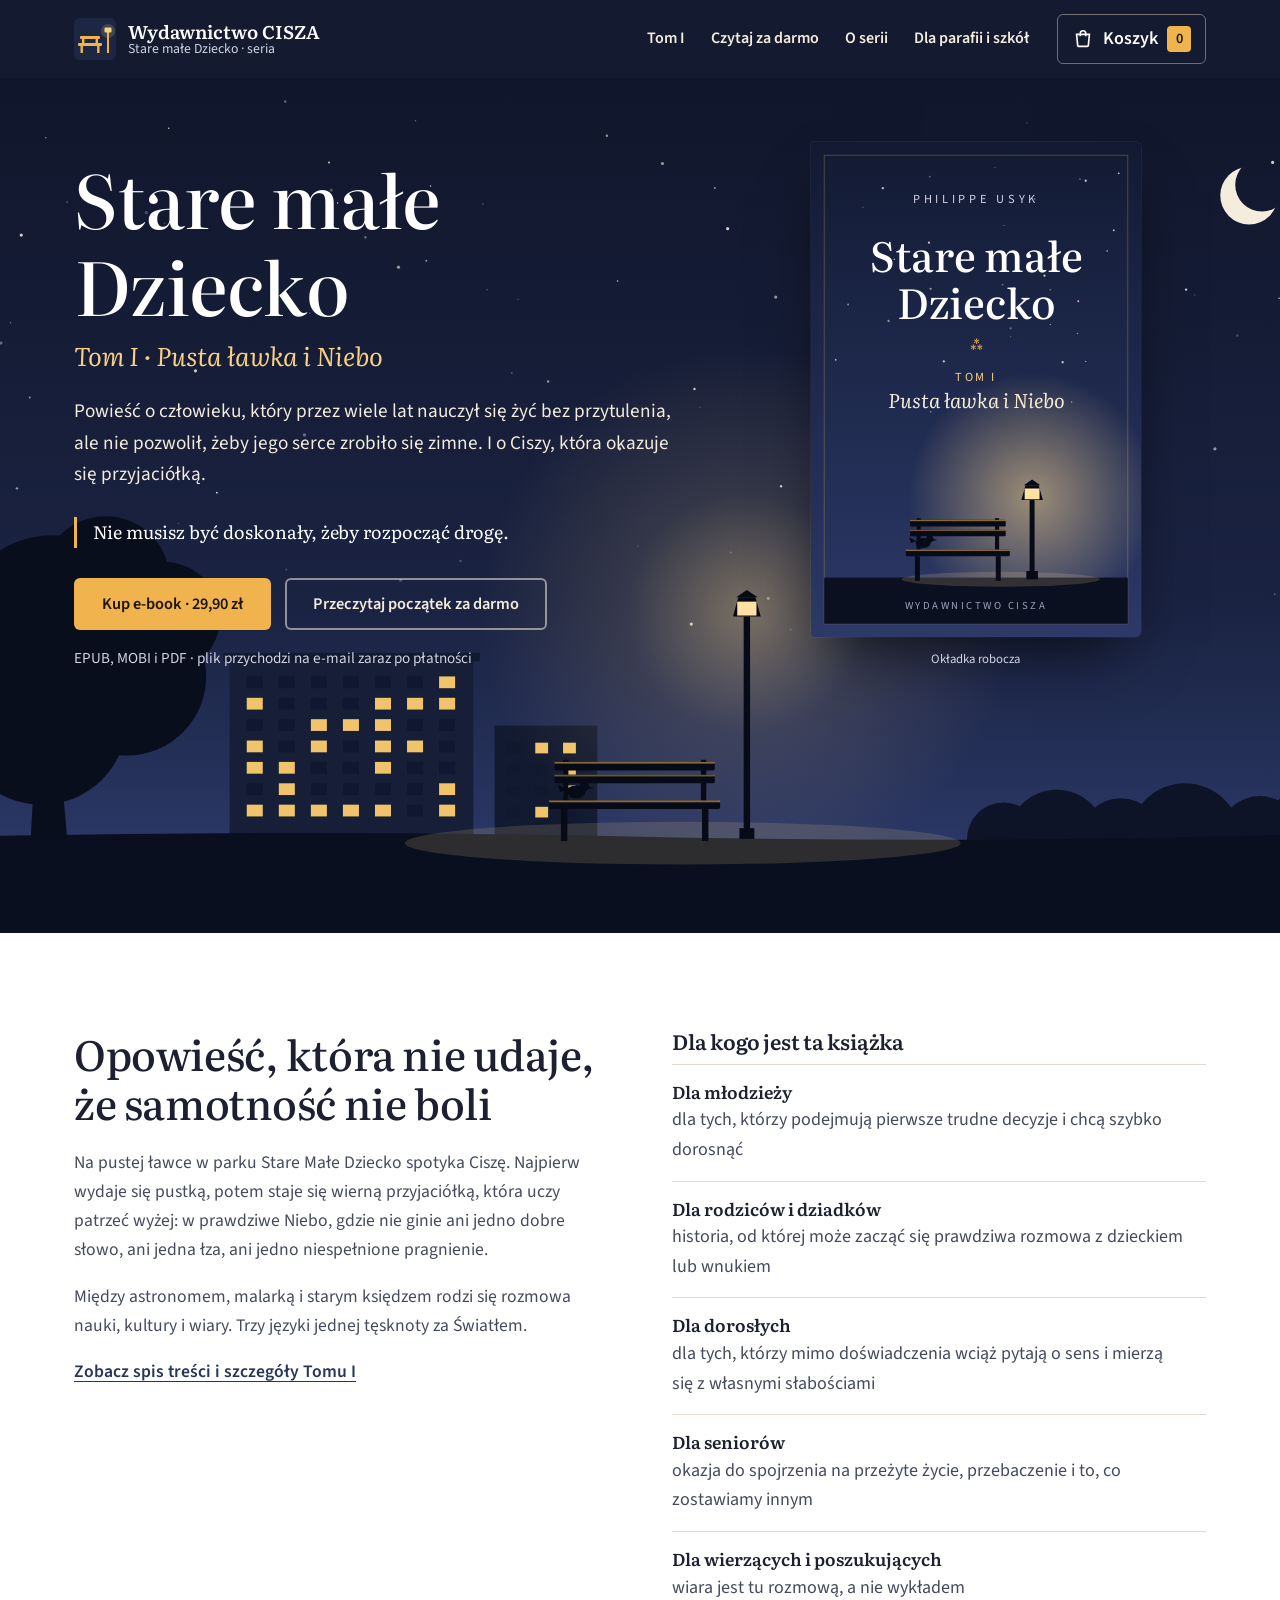
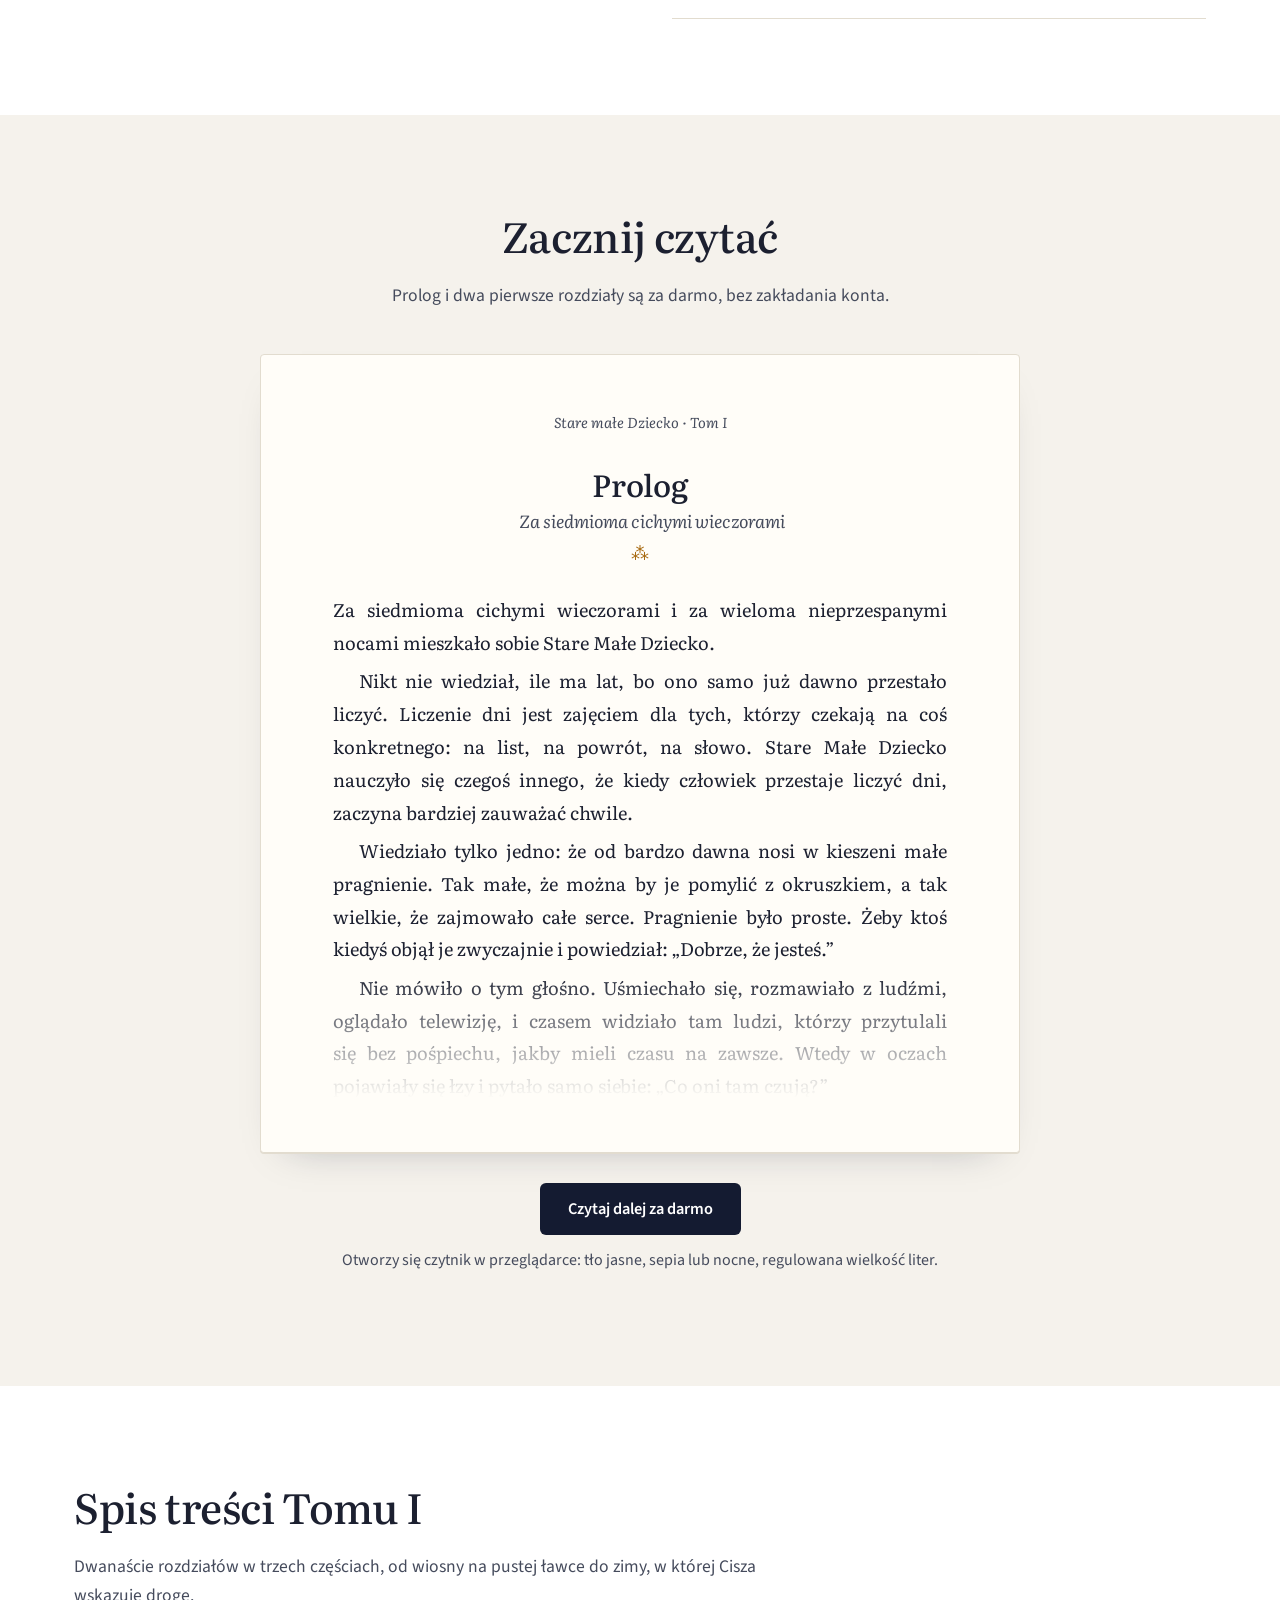
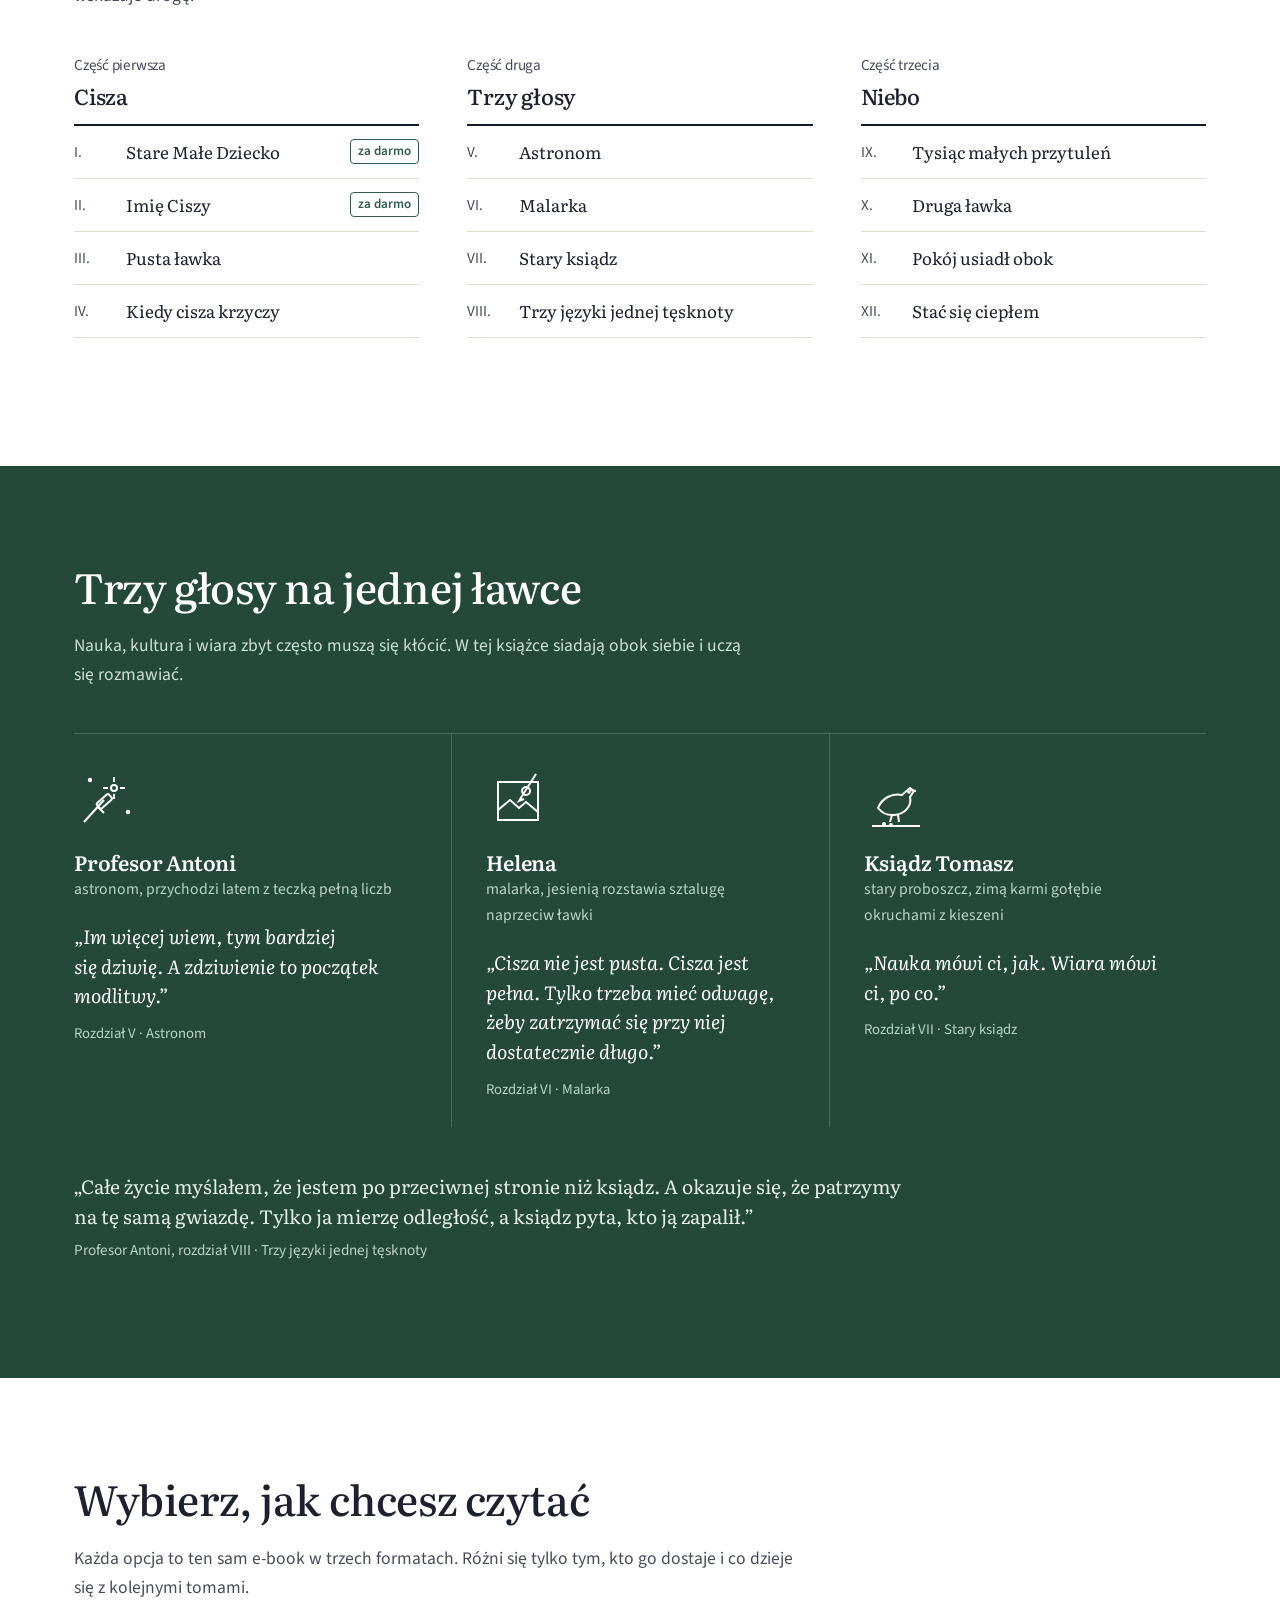
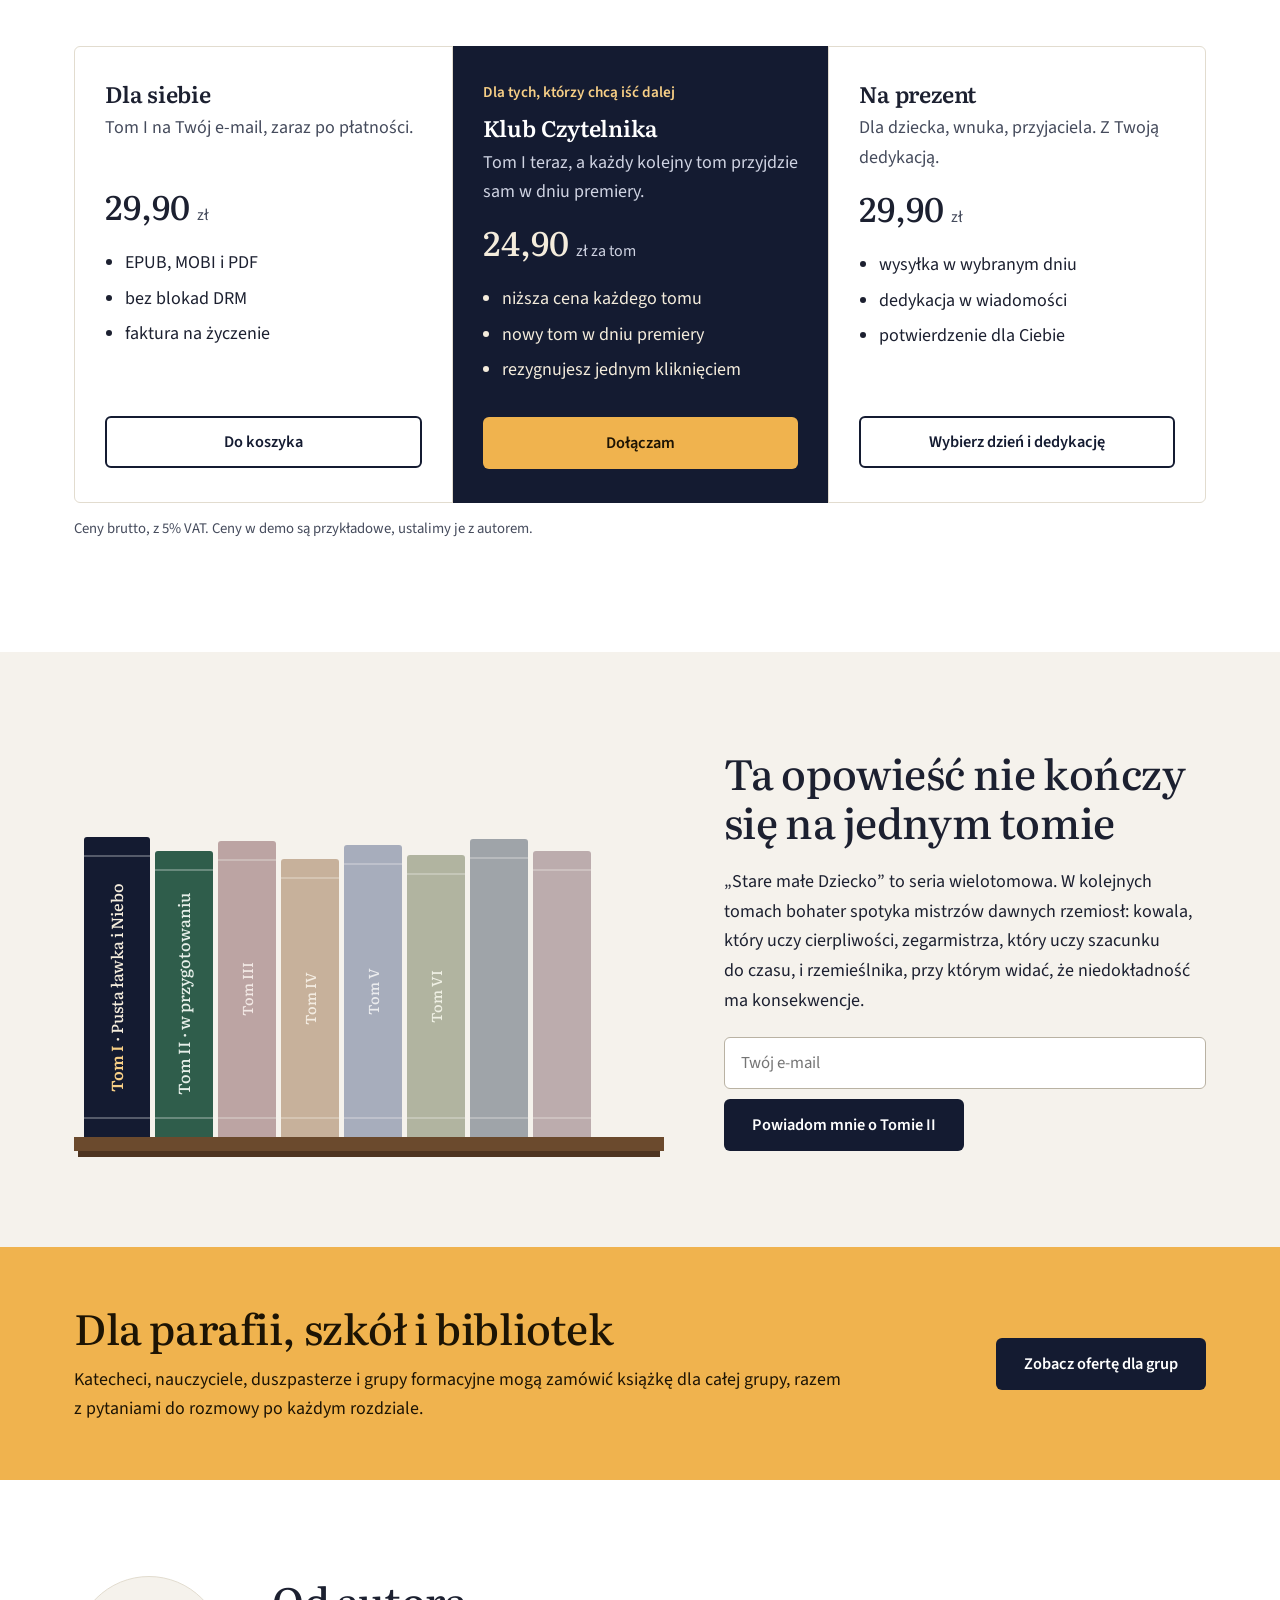
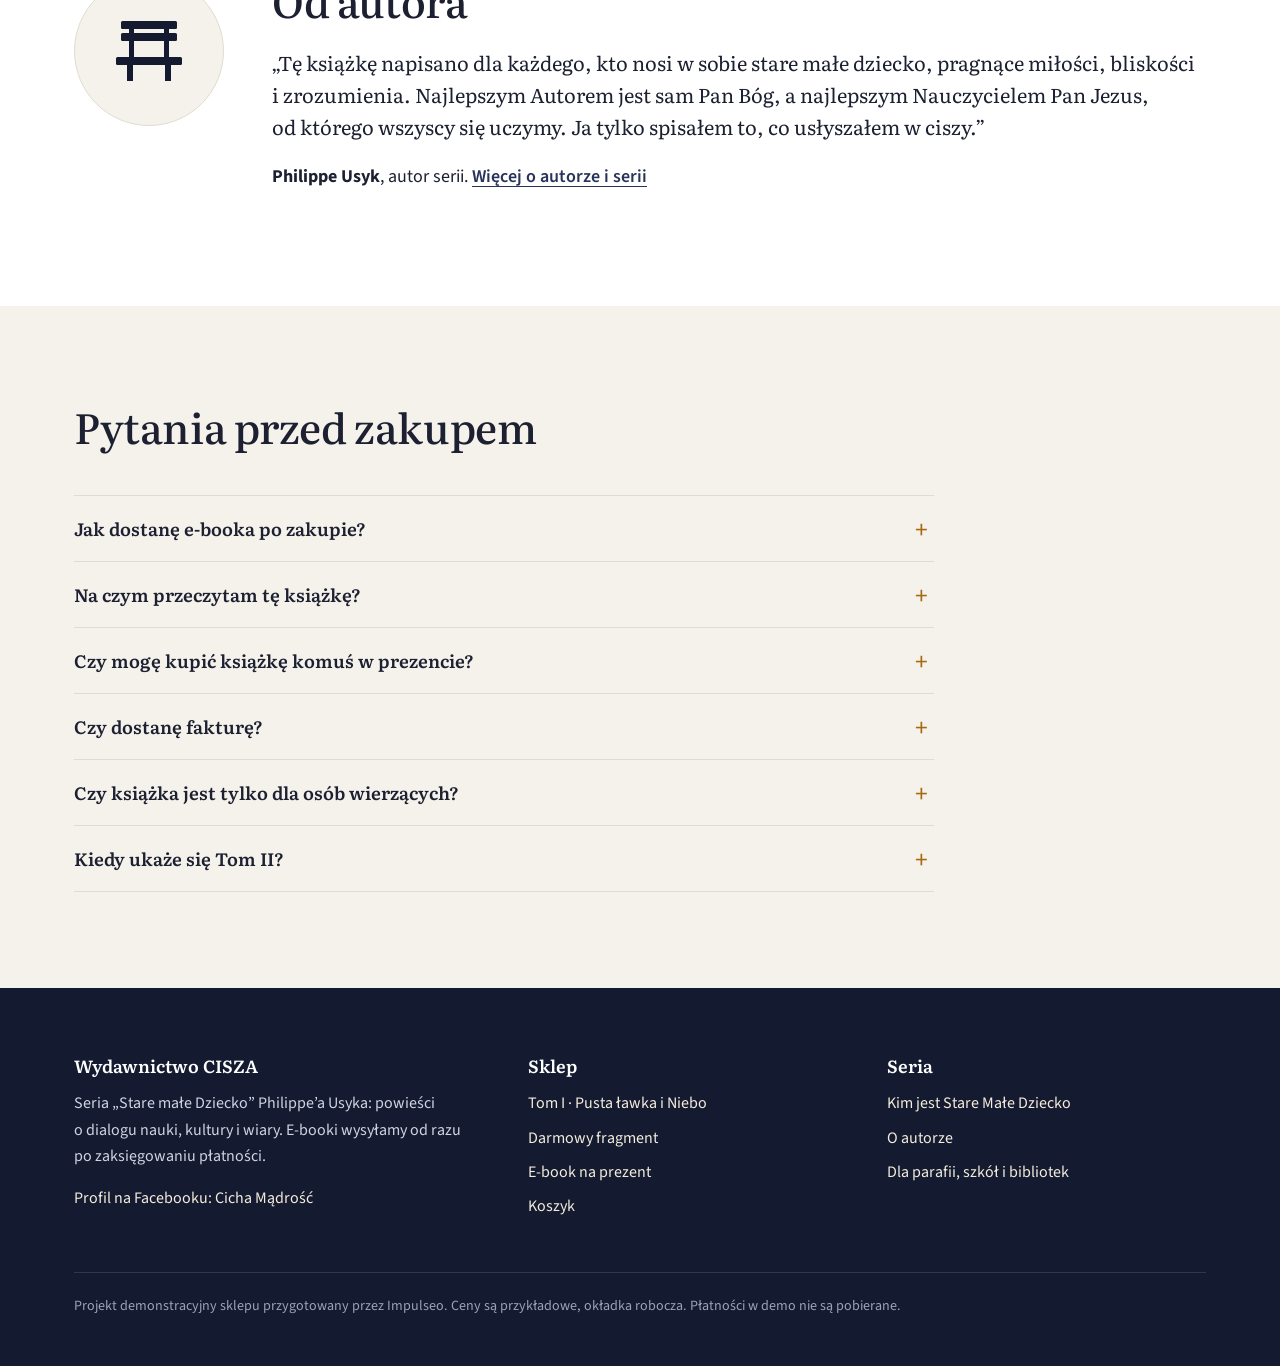
==== index.html @ eaa211a2 "Demo sklepu z e-bookami: Stare małe Dziecko, Tom I Co-Authored-By: Claude Opus 5.5 (1M context) <nor" ====
<!doctype html>
<html lang="pl">
<head>
<meta charset="utf-8">
<meta name="viewport" content="width=device-width,initial-scale=1">
<title>Stare małe Dziecko – e-book, Tom&nbsp;I: Pusta ławka i&nbsp;Niebo | Wydawnictwo CISZA</title>
<meta name="description" content="Powieść o samotności, ciszy i Bogu, który nie gubi ani jednej łzy. E-book EPUB, MOBI i PDF. Przeczytaj prolog i dwa rozdziały za darmo.">
<link rel="canonical" href="https://impulseo-pl.github.io/stare-male-dziecko/">
<meta property="og:type" content="website"><meta property="og:locale" content="pl_PL"><meta property="og:site_name" content="Wydawnictwo CISZA">
<meta property="og:title" content="Stare małe Dziecko – e-book, Tom I: Pusta ławka i Niebo | Wydawnictwo CISZA"><meta property="og:description" content="Powieść o samotności, ciszy i Bogu, który nie gubi ani jednej łzy. E-book EPUB, MOBI i PDF. Przeczytaj prolog i dwa rozdziały za darmo.">
<meta property="og:url" content="https://impulseo-pl.github.io/stare-male-dziecko/"><meta property="og:image" content="https://impulseo-pl.github.io/stare-male-dziecko/img/og.png">
<meta name="theme-color" content="#141b31">
<link rel="icon" href="favicon.svg" type="image/svg+xml">
<link rel="preconnect" href="https://fonts.googleapis.com"><link rel="preconnect" href="https://fonts.gstatic.com" crossorigin>
<link href="https://fonts.googleapis.com/css2?family=Literata:ital,opsz,wght@0,7..72,400;0,7..72,500;0,7..72,600;1,7..72,400;1,7..72,500&family=Source+Sans+3:wght@400;600;700&display=swap" rel="stylesheet">
<link rel="stylesheet" href="assets/styles.css">
<script type="application/ld+json">{"@context": "https://schema.org", "@graph": [{"@type": "WebSite", "name": "Wydawnictwo CISZA", "url": "https://impulseo-pl.github.io/stare-male-dziecko/", "inLanguage": "pl"}, {"@type": "FAQPage", "mainEntity": [{"@type": "Question", "name": "Jak dostanę e-booka po zakupie?", "acceptedAnswer": {"@type": "Answer", "text": "Po zaksięgowaniu płatności przychodzi e-mail z linkami do pobrania trzech plików: EPUB, MOBI i PDF. Linki działają wielokrotnie, więc książkę wgrasz na czytnik, telefon i komputer."}}, {"@type": "Question", "name": "Na czym przeczytam tę książkę?", "acceptedAnswer": {"@type": "Answer", "text": "Na każdym czytniku (Kindle, PocketBook, Kobo, inkBOOK), na telefonie, tablecie i komputerze. Pliki nie mają blokad DRM."}}, {"@type": "Question", "name": "Czy mogę kupić książkę komuś w prezencie?", "acceptedAnswer": {"@type": "Answer", "text": "Tak. Przy zakupie wybierz „Na prezent”, wpisz e-mail obdarowanej osoby, dzień wysyłki i dedykację. Książka przyjdzie do niej w wybranym dniu, a potwierdzenie do Ciebie."}}, {"@type": "Question", "name": "Czy dostanę fakturę?", "acceptedAnswer": {"@type": "Answer", "text": "Tak, zaznacz w koszyku „Potrzebuję faktury” i wpisz NIP. Faktura przyjdzie e-mailem razem z e-bookiem."}}, {"@type": "Question", "name": "Czy książka jest tylko dla osób wierzących?", "acceptedAnswer": {"@type": "Answer", "text": "Nie. To opowieść dla każdego, kto zadaje pytania o samotność, miłość i sens. Rozmawiają w niej uczony, artystka i ksiądz, a żaden nie musi przegrać, żeby inny miał rację."}}, {"@type": "Question", "name": "Kiedy ukaże się Tom II?", "acceptedAnswer": {"@type": "Answer", "text": "Zapisz się na powiadomienie pod półką z tomami. Napiszemy w dniu premiery, bez innych wiadomości."}}]}]}</script>
</head>
<body data-base="">
<a class="skip" href="#tresc">Przejdź do&nbsp;treści</a>
<header class="top"><div class="wrap top-in">
  <a class="brand" href="./" aria-label="Wydawnictwo CISZA – strona główna"><svg viewBox="0 0 42 42" aria-hidden="true"><rect width="42" height="42" rx="6" fill="#1d2744"/><circle cx="34" cy="13" r="7" fill="#f7cf86" opacity=".18"/><rect x="33" y="14" width="2" height="21" fill="#f0b34e"/><rect x="30.5" y="9.5" width="7" height="5" rx="1" fill="#f7cf86"/><g fill="#f0b34e"><rect x="6" y="18" width="20" height="3" rx="1"/><rect x="8" y="18" width="2.4" height="9"/><rect x="21.6" y="18" width="2.4" height="9"/><rect x="4" y="25" width="24" height="3" rx="1"/><rect x="6.5" y="28" width="2.4" height="7"/><rect x="23.1" y="28" width="2.4" height="7"/></g></svg><span><b>Wydawnictwo CISZA</b><span>Stare małe Dziecko · seria</span></span></a>
  <nav class="nav" aria-label="Menu główne"><a href="tom-1/">Tom I</a><a href="czytaj/">Czytaj za darmo</a><a href="o-serii/">O serii</a><a href="dla-parafii-i-szkol/">Dla parafii i&nbsp;szkół</a></nav>
  <a class="cart-btn" href="koszyk/"><svg viewBox="0 0 24 24" fill="none" stroke="currentColor" stroke-width="1.8" aria-hidden="true"><path d="M5 7h14l-1.2 12.2a1 1 0 0 1-1 .8H7.2a1 1 0 0 1-1-.8z"/><path d="M9 9V6a3 3 0 0 1 6 0v3"/></svg><span class="cart-l">Koszyk</span><span data-cart-count>0</span></a>
  <button class="burger" aria-label="Menu" aria-expanded="false" aria-controls="menu"><i></i><i></i><i></i></button>
</div>
<nav class="menu" id="menu" aria-label="Menu"><a href="./">Strona główna</a><a href="tom-1/">Tom I</a><a href="czytaj/">Czytaj za darmo</a><a href="o-serii/">O serii</a><a href="dla-parafii-i-szkol/">Dla parafii i&nbsp;szkół</a><a href="koszyk/">Koszyk</a></nav>
</header>
<main id="tresc">
<section class="hero"><svg class="hero-scene" viewBox="0 0 1440 800" preserveAspectRatio="xMidYMax slice" aria-hidden="true"><defs><linearGradient id="sky" x1="0" y1="0" x2="0" y2="1"><stop offset="0" stop-color="#10162b"/><stop offset=".62" stop-color="#1a2342"/><stop offset=".9" stop-color="#2b3765"/></linearGradient><radialGradient id="glow" cx=".5" cy=".5" r=".5"><stop offset="0" stop-color="#ffd98f" stop-opacity=".42"/><stop offset=".45" stop-color="#ffd98f" stop-opacity=".12"/><stop offset="1" stop-color="#ffd98f" stop-opacity="0"/></radialGradient><mask id="moon"><rect width="1440" height="800" fill="#fff"/><circle cx="1302" cy="100" r="25" fill="#000"/></mask></defs><rect width="1440" height="800" fill="url(#sky)"/><circle cx="926" cy="453" r="1.5" fill="#f4ecdc" opacity="0.85"/><circle cx="1040" cy="447" r="0.9" fill="#f4ecdc" opacity="0.4"/><circle cx="1048" cy="253" r="0.9" fill="#f4ecdc" opacity="0.25"/><circle cx="914" cy="165" r="0.9" fill="#f4ecdc" opacity="0.25"/><circle cx="1103" cy="424" r="0.7" fill="#f4ecdc" opacity="0.85"/><circle cx="927" cy="344" r="0.9" fill="#f4ecdc" opacity="0.25"/><circle cx="1082" cy="42" r="0.7" fill="#f4ecdc" opacity="0.25"/><circle cx="389" cy="460" r="0.9" fill="#f4ecdc" opacity="0.25"/><circle cx="950" cy="177" r="1.5" fill="#f4ecdc" opacity="0.4"/><circle cx="1063" cy="129" r="1.1" fill="#f4ecdc" opacity="0.85"/><circle cx="9" cy="349" r="0.7" fill="#f4ecdc" opacity="0.85"/><circle cx="1341" cy="152" r="1.5" fill="#f4ecdc" opacity="0.25"/><circle cx="520" cy="171" r="0.9" fill="#f4ecdc" opacity="0.6"/><circle cx="60" cy="45" r="0.7" fill="#f4ecdc" opacity="0.85"/><circle cx="220" cy="443" r="1.1" fill="#f4ecdc" opacity="0.85"/><circle cx="136" cy="500" r="0.7" fill="#f4ecdc" opacity="0.25"/><circle cx="437" cy="117" r="0.7" fill="#f4ecdc" opacity="0.85"/><circle cx="768" cy="511" r="1.5" fill="#f4ecdc" opacity="0.85"/><circle cx="149" cy="299" r="0.9" fill="#f4ecdc" opacity="0.6"/><circle cx="689" cy="54" r="1.1" fill="#f4ecdc" opacity="0.6"/><circle cx="31" cy="503" r="1.5" fill="#f4ecdc" opacity="0.25"/><circle cx="275" cy="136" r="0.7" fill="#f4ecdc" opacity="0.25"/><circle cx="122" cy="248" r="1.5" fill="#f4ecdc" opacity="0.4"/><circle cx="1396" cy="296" r="0.9" fill="#f4ecdc" opacity="0.85"/><circle cx="1042" cy="107" r="0.9" fill="#f4ecdc" opacity="0.85"/><circle cx="1318" cy="206" r="0.7" fill="#f4ecdc" opacity="0.85"/><circle cx="861" cy="516" r="0.9" fill="#f4ecdc" opacity="0.25"/><circle cx="552" cy="452" r="1.1" fill="#f4ecdc" opacity="0.25"/><circle cx="431" cy="105" r="1.5" fill="#f4ecdc" opacity="0.25"/><circle cx="86" cy="516" r="0.9" fill="#f4ecdc" opacity="0.4"/><circle cx="904" cy="142" r="0.7" fill="#f4ecdc" opacity="0.6"/><circle cx="606" cy="207" r="0.7" fill="#f4ecdc" opacity="0.25"/><circle cx="184" cy="116" r="0.9" fill="#f4ecdc" opacity="0.25"/><circle cx="1231" cy="198" r="1.1" fill="#f4ecdc" opacity="0.85"/><circle cx="260" cy="501" r="1.5" fill="#f4ecdc" opacity="0.4"/><circle cx="790" cy="103" r="0.9" fill="#f4ecdc" opacity="0.6"/><circle cx="467" cy="428" r="0.9" fill="#f4ecdc" opacity="0.4"/><circle cx="324" cy="388" r="0.9" fill="#f4ecdc" opacity="0.85"/><circle cx="988" cy="319" r="0.7" fill="#f4ecdc" opacity="0.85"/><circle cx="97" cy="63" r="0.7" fill="#f4ecdc" opacity="0.25"/><circle cx="1049" cy="502" r="1.1" fill="#f4ecdc" opacity="0.4"/><circle cx="802" cy="141" r="1.5" fill="#f4ecdc" opacity="0.85"/><circle cx="600" cy="276" r="0.9" fill="#f4ecdc" opacity="0.25"/><circle cx="258" cy="126" r="1.5" fill="#f4ecdc" opacity="0.25"/><circle cx="573" cy="118" r="0.9" fill="#f4ecdc" opacity="0.25"/><circle cx="141" cy="147" r="1.5" fill="#f4ecdc" opacity="0.85"/><circle cx="510" cy="40" r="0.7" fill="#f4ecdc" opacity="0.4"/><circle cx="577" cy="198" r="0.9" fill="#f4ecdc" opacity="0.25"/><circle cx="741" cy="80" r="1.5" fill="#f4ecdc" opacity="0.6"/><circle cx="1345" cy="385" r="0.9" fill="#f4ecdc" opacity="0.25"/><circle cx="36" cy="253" r="1.1" fill="#f4ecdc" opacity="0.6"/><circle cx="68" cy="20" r="0.7" fill="#f4ecdc" opacity="0.85"/><circle cx="137" cy="384" r="1.1" fill="#f4ecdc" opacity="0.6"/><circle cx="279" cy="47" r="0.7" fill="#f4ecdc" opacity="0.85"/><circle cx="1118" cy="198" r="0.7" fill="#f4ecdc" opacity="0.4"/><circle cx="699" cy="190" r="0.7" fill="#f4ecdc" opacity="0.85"/><circle cx="159" cy="456" r="1.5" fill="#f4ecdc" opacity="0.25"/><circle cx="1023" cy="303" r="0.7" fill="#f4ecdc" opacity="0.85"/><circle cx="776" cy="308" r="0.7" fill="#f4ecdc" opacity="0.25"/><circle cx="164" cy="56" r="0.7" fill="#f4ecdc" opacity="0.6"/><circle cx="852" cy="382" r="1.1" fill="#f4ecdc" opacity="0.85"/><circle cx="1421" cy="307" r="1.5" fill="#f4ecdc" opacity="0.85"/><circle cx="947" cy="439" r="0.7" fill="#f4ecdc" opacity="0.25"/><circle cx="635" cy="317" r="0.7" fill="#f4ecdc" opacity="0.85"/><circle cx="45" cy="127" r="0.7" fill="#f4ecdc" opacity="0.85"/><circle cx="1258" cy="347" r="1.5" fill="#f4ecdc" opacity="0.6"/><circle cx="23" cy="198" r="1.1" fill="#f4ecdc" opacity="0.4"/><circle cx="1388" cy="323" r="0.9" fill="#f4ecdc" opacity="0.4"/><circle cx="701" cy="347" r="1.5" fill="#f4ecdc" opacity="0.85"/><circle cx="494" cy="177" r="1.5" fill="#f4ecdc" opacity="0.6"/><circle cx="406" cy="334" r="1.5" fill="#f4ecdc" opacity="0.4"/><circle cx="438" cy="206" r="0.9" fill="#f4ecdc" opacity="0.6"/><circle cx="429" cy="79" r="0.9" fill="#f4ecdc" opacity="0.85"/><circle cx="718" cy="438" r="0.7" fill="#f4ecdc" opacity="0.25"/><circle cx="566" cy="430" r="0.9" fill="#f4ecdc" opacity="0.25"/><circle cx="922" cy="251" r="1.1" fill="#f4ecdc" opacity="0.4"/><circle cx="847" cy="205" r="1.5" fill="#f4ecdc" opacity="0.6"/><circle cx="1279" cy="241" r="1.1" fill="#f4ecdc" opacity="0.25"/><circle cx="64" cy="152" r="0.7" fill="#f4ecdc" opacity="0.6"/><circle cx="1168" cy="191" r="1.1" fill="#f4ecdc" opacity="0.25"/><circle cx="1312" cy="79" r="1.5" fill="#f4ecdc" opacity="0.85"/><circle cx="388" cy="22" r="1.1" fill="#f4ecdc" opacity="0.4"/><circle cx="288" cy="417" r="0.7" fill="#f4ecdc" opacity="0.25"/><circle cx="914" cy="65" r="1.1" fill="#f4ecdc" opacity="0.25"/><circle cx="1401" cy="111" r="0.9" fill="#f4ecdc" opacity="0.85"/><circle cx="524" cy="101" r="0.7" fill="#f4ecdc" opacity="0.85"/><circle cx="1095" cy="375" r="0.7" fill="#f4ecdc" opacity="0.4"/><circle cx="463" cy="149" r="1.1" fill="#f4ecdc" opacity="0.4"/><circle cx="805" cy="444" r="0.9" fill="#f4ecdc" opacity="0.25"/><circle cx="840" cy="487" r="1.5" fill="#f4ecdc" opacity="0.4"/><circle cx="922" cy="242" r="0.9" fill="#f4ecdc" opacity="0.25"/><circle cx="771" cy="291" r="1.1" fill="#f4ecdc" opacity="0.85"/><circle cx="668" cy="343" r="0.9" fill="#f4ecdc" opacity="0.25"/><circle cx="1314" cy="483" r="0.7" fill="#f4ecdc" opacity="0.4"/><circle cx="496" cy="470" r="1.5" fill="#f4ecdc" opacity="0.25"/><circle cx="634" cy="284" r="1.1" fill="#f4ecdc" opacity="0.6"/><circle cx="32" cy="188" r="0.7" fill="#f4ecdc" opacity="0.25"/><circle cx="902" cy="185" r="1.5" fill="#f4ecdc" opacity="0.6"/><circle cx="998" cy="480" r="0.7" fill="#f4ecdc" opacity="0.4"/><circle cx="131" cy="229" r="0.7" fill="#f4ecdc" opacity="0.4"/><circle cx="1091" cy="181" r="0.9" fill="#f4ecdc" opacity="0.85"/><circle cx="304" cy="274" r="1.5" fill="#f4ecdc" opacity="0.85"/><circle cx="1185" cy="495" r="0.7" fill="#f4ecdc" opacity="0.4"/><circle cx="899" cy="279" r="1.1" fill="#f4ecdc" opacity="0.4"/><circle cx="1070" cy="273" r="1.1" fill="#f4ecdc" opacity="0.6"/><circle cx="1374" cy="205" r="0.9" fill="#f4ecdc" opacity="0.6"/><circle cx="289" cy="505" r="1.1" fill="#f4ecdc" opacity="0.85"/><circle cx="411" cy="220" r="0.7" fill="#f4ecdc" opacity="0.25"/><circle cx="1239" cy="203" r="0.7" fill="#f4ecdc" opacity="0.25"/><circle cx="1056" cy="479" r="1.5" fill="#f4ecdc" opacity="0.25"/><circle cx="1290" cy="110" r="27" fill="#f4ecdc" mask="url(#moon)"/><g fill="#0e1428"><circle cx="1060" cy="712" r="34"/><circle cx="1110" cy="712" r="46"/><circle cx="1170" cy="712" r="38"/><circle cx="1230" cy="712" r="52"/><circle cx="1300" cy="712" r="40"/><circle cx="1360" cy="712" r="56"/><circle cx="1420" cy="712" r="44"/></g><rect x="336" y="544" width="228" height="170" fill="#161e38"/><rect x="330" y="538" width="240" height="8" fill="#121a31"/><rect x="584" y="606" width="96" height="108" fill="#121a31"/><g class="wins"><rect class="win" x="352" y="560" width="15" height="11"/><rect class="win" x="382" y="560" width="15" height="11"/><rect class="win" x="412" y="560" width="15" height="11"/><rect class="win" x="442" y="560" width="15" height="11"/><rect class="win" x="472" y="560" width="15" height="11"/><rect class="win" x="502" y="560" width="15" height="11"/><rect class="win on" x="532" y="560" width="15" height="11"/><rect class="win on" x="352" y="580" width="15" height="11"/><rect class="win" x="382" y="580" width="15" height="11"/><rect class="win" x="412" y="580" width="15" height="11"/><rect class="win" x="442" y="580" width="15" height="11"/><rect class="win on" x="472" y="580" width="15" height="11"/><rect class="win on" x="502" y="580" width="15" height="11"/><rect class="win on" x="532" y="580" width="15" height="11"/><rect class="win" x="352" y="600" width="15" height="11"/><rect class="win" x="382" y="600" width="15" height="11"/><rect class="win on" x="412" y="600" width="15" height="11"/><rect class="win on" x="442" y="600" width="15" height="11"/><rect class="win on" x="472" y="600" width="15" height="11"/><rect class="win" x="502" y="600" width="15" height="11"/><rect class="win" x="532" y="600" width="15" height="11"/><rect class="win on" x="352" y="620" width="15" height="11"/><rect class="win" x="382" y="620" width="15" height="11"/><rect class="win on" x="412" y="620" width="15" height="11"/><rect class="win" x="442" y="620" width="15" height="11"/><rect class="win on" x="472" y="620" width="15" height="11"/><rect class="win on" x="502" y="620" width="15" height="11"/><rect class="win" x="532" y="620" width="15" height="11"/><rect class="win on" x="352" y="640" width="15" height="11"/><rect class="win on" x="382" y="640" width="15" height="11"/><rect class="win" x="412" y="640" width="15" height="11"/><rect class="win" x="442" y="640" width="15" height="11"/><rect class="win on" x="472" y="640" width="15" height="11"/><rect class="win" x="502" y="640" width="15" height="11"/><rect class="win" x="532" y="640" width="15" height="11"/><rect class="win" x="352" y="660" width="15" height="11"/><rect class="win on" x="382" y="660" width="15" height="11"/><rect class="win" x="412" y="660" width="15" height="11"/><rect class="win" x="442" y="660" width="15" height="11"/><rect class="win" x="472" y="660" width="15" height="11"/><rect class="win" x="502" y="660" width="15" height="11"/><rect class="win on" x="532" y="660" width="15" height="11"/><rect class="win on" x="352" y="680" width="15" height="11"/><rect class="win on" x="382" y="680" width="15" height="11"/><rect class="win on" x="412" y="680" width="15" height="11"/><rect class="win on" x="442" y="680" width="15" height="11"/><rect class="win on" x="472" y="680" width="15" height="11"/><rect class="win" x="502" y="680" width="15" height="11"/><rect class="win on" x="532" y="680" width="15" height="11"/><rect class="win" x="596" y="622" width="12" height="10"/><rect class="win on" x="622" y="622" width="12" height="10"/><rect class="win on" x="648" y="622" width="12" height="10"/><rect class="win" x="596" y="642" width="12" height="10"/><rect class="win" x="622" y="642" width="12" height="10"/><rect class="win on" x="648" y="642" width="12" height="10"/><rect class="win" x="596" y="662" width="12" height="10"/><rect class="win" x="622" y="662" width="12" height="10"/><rect class="win on" x="648" y="662" width="12" height="10"/><rect class="win" x="596" y="682" width="12" height="10"/><rect class="win on" x="622" y="682" width="12" height="10"/><rect class="win" x="648" y="682" width="12" height="10"/></g><circle cx="820" cy="500" r="250" fill="url(#glow)"/><path d="M0 712 Q 360 702 720 710 T 1440 704 V800 H0Z" fill="#0a0f1f"/><ellipse cx="760" cy="716" rx="260" ry="20" fill="#ffd98f" opacity=".14"/><g fill="#090e1d"><path d="M150 712 C152 660 156 640 160 600 L172 600 C176 640 180 660 184 712Z"/><path d="M164 640 L120 590 L126 586 L170 628Z"/><path d="M170 630 L222 580 L228 586 L176 640Z"/><circle cx="170" cy="520" r="92"/><circle cx="110" cy="560" r="70"/><circle cx="240" cy="560" r="74"/><circle cx="160" cy="600" r="80"/><circle cx="220" cy="470" r="60"/><circle cx="95" cy="500" r="54"/><circle cx="275" cy="505" r="52"/><circle cx="60" cy="600" r="46"/></g><rect x="817" y="504" width="6" height="208" fill="#070b17"/><rect x="813" y="702" width="14" height="10" fill="#070b17"/><path d="M807 504 h26 l-5 -18 h-16z" fill="#070b17"/><rect x="811" y="490" width="18" height="13" fill="#ffe2a3"/><path d="M810 486 h20 l-10 -7z" fill="#070b17"/><rect x="648" y="638" width="5" height="40" fill="#070b17"/><rect x="777" y="638" width="5" height="40" fill="#070b17"/><rect x="640" y="640" width="150" height="8" rx="1.5" fill="#070b17"/><rect x="640" y="652" width="150" height="8" rx="1.5" fill="#070b17"/><rect x="635" y="676" width="160" height="8" rx="1.5" fill="#070b17"/><rect x="646" y="684" width="6" height="30" fill="#070b17"/><rect x="778" y="684" width="6" height="30" fill="#070b17"/><rect x="640" y="640" width="150" height="1.6" fill="#f0b34e" opacity="0.55"/><rect x="640" y="652" width="150" height="1.6" fill="#f0b34e" opacity="0.44000000000000006"/><rect x="635" y="676" width="160" height="1.8" fill="#f0b34e" opacity="0.55"/><g fill="#070b17"><ellipse cx="660" cy="668" rx="9" ry="6"/><circle cx="668" cy="663" r="4.4"/><path d="M672 663 l5 1.5 -5 1z"/><path d="M652 666 l-9 -5 2 7z"/></g></svg><div class="wrap hero-in">
  <div>
    <h1>Stare małe Dziecko</h1>
    <p class="vol">Tom I&nbsp;· Pusta ławka i&nbsp;Niebo</p>
    <p class="lead">Powieść o&nbsp;człowieku, który przez wiele lat nauczył się&nbsp;żyć bez przytulenia, ale nie&nbsp;pozwolił, żeby jego serce zrobiło się&nbsp;zimne. I&nbsp;o&nbsp;Ciszy, która okazuje się&nbsp;przyjaciółką.</p>
    <p class="promise">Nie musisz być doskonały, żeby rozpocząć drogę.</p>
    <div class="actions"><a class="btn btn-lamp" href="tom-1/">Kup e-book · 29,90 zł</a><a class="btn btn-line" href="czytaj/">Przeczytaj początek za darmo</a></div>
    <p class="fine">EPUB, MOBI i&nbsp;PDF · plik przychodzi na&nbsp;e-mail zaraz po&nbsp;płatności</p>
  </div>
  <div class="cover-wrap"><svg class="cover" viewBox="0 0 400 600" role="img" aria-label="Okładka: Stare małe Dziecko, Tom I, Pusta ławka i Niebo, Philippe Usyk"><defs><linearGradient id="hcs" x1="0" y1="0" x2="0" y2="1"><stop offset="0" stop-color="#121a33"/><stop offset=".75" stop-color="#25315a"/><stop offset="1" stop-color="#2d3966"/></linearGradient><radialGradient id="hcg" cx=".5" cy=".5" r=".5"><stop offset="0" stop-color="#ffd98f" stop-opacity=".55"/><stop offset="1" stop-color="#ffd98f" stop-opacity="0"/></radialGradient></defs><rect width="400" height="600" fill="url(#hcs)"/><circle cx="145" cy="327" r="0.9" fill="#f4ecdc" opacity="0.55"/><circle cx="333" cy="266" r="0.7" fill="#f4ecdc" opacity="0.8"/><circle cx="30" cy="264" r="1.1" fill="#f4ecdc" opacity="0.8"/><circle cx="143" cy="122" r="1.4" fill="#f4ecdc" opacity="0.8"/><circle cx="305" cy="267" r="1.4" fill="#f4ecdc" opacity="0.8"/><circle cx="101" cy="142" r="0.9" fill="#f4ecdc" opacity="0.8"/><circle cx="223" cy="31" r="0.7" fill="#f4ecdc" opacity="0.35"/><circle cx="326" cy="45" r="1.1" fill="#f4ecdc" opacity="0.35"/><circle cx="161" cy="266" r="1.4" fill="#f4ecdc" opacity="0.8"/><circle cx="242" cy="226" r="1.4" fill="#f4ecdc" opacity="0.35"/><circle cx="211" cy="73" r="0.7" fill="#f4ecdc" opacity="0.35"/><circle cx="277" cy="135" r="1.1" fill="#f4ecdc" opacity="0.8"/><circle cx="247" cy="178" r="1.4" fill="#f4ecdc" opacity="0.8"/><circle cx="221" cy="317" r="1.1" fill="#f4ecdc" opacity="0.8"/><circle cx="323" cy="232" r="0.9" fill="#f4ecdc" opacity="0.55"/><circle cx="373" cy="38" r="1.1" fill="#f4ecdc" opacity="0.8"/><circle cx="367" cy="107" r="1.1" fill="#f4ecdc" opacity="0.8"/><circle cx="316" cy="315" r="0.7" fill="#f4ecdc" opacity="0.8"/><circle cx="359" cy="132" r="1.1" fill="#f4ecdc" opacity="0.55"/><circle cx="87" cy="56" r="1.4" fill="#f4ecdc" opacity="0.8"/><circle cx="271" cy="69" r="1.1" fill="#f4ecdc" opacity="0.35"/><circle cx="234" cy="101" r="0.7" fill="#f4ecdc" opacity="0.55"/><circle cx="242" cy="236" r="0.7" fill="#f4ecdc" opacity="0.35"/><circle cx="333" cy="47" r="1.4" fill="#f4ecdc" opacity="0.8"/><circle cx="324" cy="193" r="1.1" fill="#f4ecdc" opacity="0.8"/><circle cx="144" cy="42" r="1.1" fill="#f4ecdc" opacity="0.35"/><circle cx="63" cy="79" r="0.7" fill="#f4ecdc" opacity="0.35"/><circle cx="232" cy="173" r="1.1" fill="#f4ecdc" opacity="0.35"/><circle cx="45" cy="197" r="1.1" fill="#f4ecdc" opacity="0.55"/><circle cx="94" cy="217" r="1.4" fill="#f4ecdc" opacity="0.55"/><circle cx="290" cy="221" r="0.7" fill="#f4ecdc" opacity="0.8"/><circle cx="283" cy="162" r="1.4" fill="#f4ecdc" opacity="0.8"/><circle cx="145" cy="178" r="1.4" fill="#f4ecdc" opacity="0.55"/><circle cx="290" cy="179" r="1.1" fill="#f4ecdc" opacity="0.35"/><rect x="16" y="16" width="368" height="568" fill="none" stroke="#f0b34e" stroke-opacity=".35"/><text x="200" y="74" text-anchor="middle" font-family="Source Sans 3, sans-serif" font-size="15" letter-spacing="4.5" fill="#cfd3e2">PHILIPPE USYK</text><text x="200" y="158" text-anchor="middle" font-family="Literata, Georgia, serif" font-size="50" font-weight="500" fill="#fff">Stare małe</text><text x="200" y="214" text-anchor="middle" font-family="Literata, Georgia, serif" font-size="50" font-weight="500" fill="#fff">Dziecko</text><text x="200" y="252" text-anchor="middle" font-family="Literata, Georgia, serif" font-size="18" fill="#f0b34e">⁂</text><text x="200" y="290" text-anchor="middle" font-family="Source Sans 3, sans-serif" font-size="15" letter-spacing="3" fill="#f7cf86">TOM I</text><text x="200" y="322" text-anchor="middle" font-family="Literata, Georgia, serif" font-style="italic" font-size="24" fill="#f4ecdc">Pusta ławka i&nbsp;Niebo</text><circle cx="268" cy="430" r="150" fill="url(#hcg)"/><rect x="16" y="528" width="368" height="56" fill="#0b1020"/><ellipse cx="230" cy="530" rx="120" ry="9" fill="#ffd98f" opacity=".16"/><rect x="265" y="434" width="6" height="96" fill="#070b17"/><rect x="261" y="520" width="14" height="10" fill="#070b17"/><path d="M255 434 h26 l-5 -18 h-16z" fill="#070b17"/><rect x="259" y="420" width="18" height="13" fill="#ffe2a3"/><path d="M258 416 h20 l-10 -7z" fill="#070b17"/><rect x="128" y="456" width="5" height="40" fill="#070b17"/><rect x="223" y="456" width="5" height="40" fill="#070b17"/><rect x="120" y="458" width="116" height="8" rx="1.5" fill="#070b17"/><rect x="120" y="470" width="116" height="8" rx="1.5" fill="#070b17"/><rect x="115" y="494" width="126" height="8" rx="1.5" fill="#070b17"/><rect x="126" y="502" width="6" height="30" fill="#070b17"/><rect x="224" y="502" width="6" height="30" fill="#070b17"/><rect x="120" y="458" width="116" height="1.6" fill="#f0b34e" opacity="0.55"/><rect x="120" y="470" width="116" height="1.6" fill="#f0b34e" opacity="0.44000000000000006"/><rect x="115" y="494" width="126" height="1.8" fill="#f0b34e" opacity="0.55"/><g fill="#070b17"><ellipse cx="136" cy="486" rx="9" ry="6"/><circle cx="144" cy="481" r="4.4"/><path d="M148 481 l5 1.5 -5 1z"/><path d="M128 484 l-9 -5 2 7z"/></g><text x="200" y="566" text-anchor="middle" font-family="Source Sans 3, sans-serif" font-size="13" letter-spacing="3" fill="#9aa1b8">WYDAWNICTWO CISZA</text></svg><p class="cover-note">Okładka robocza</p></div>
</div></section>

<section class="sec"><div class="wrap two">
  <div class="sec-head prose" style="margin:0">
    <h2>Opowieść, która nie&nbsp;udaje, że&nbsp;samotność nie&nbsp;boli</h2>
    <p>Na pustej ławce w&nbsp;parku Stare Małe Dziecko spotyka Ciszę. Najpierw wydaje się&nbsp;pustką, potem staje się&nbsp;wierną przyjaciółką, która uczy patrzeć wyżej: w&nbsp;prawdziwe Niebo, gdzie nie&nbsp;ginie ani jedno dobre słowo, ani jedna łza, ani jedno niespełnione pragnienie.</p>
    <p>Między astronomem, malarką i&nbsp;starym księdzem rodzi się&nbsp;rozmowa nauki, kultury i&nbsp;wiary. Trzy języki jednej tęsknoty za Światłem.</p>
    <p><a class="link" href="tom-1/">Zobacz spis treści i&nbsp;szczegóły Tomu I</a></p>
  </div>
  <div>
    <h3>Dla kogo jest ta książka</h3>
    <ul class="who">
      <li><b>Dla młodzieży</b><span>dla tych, którzy podejmują pierwsze trudne decyzje i&nbsp;chcą szybko dorosnąć</span></li>
      <li><b>Dla rodziców i&nbsp;dziadków</b><span>historia, od&nbsp;której może zacząć się&nbsp;prawdziwa rozmowa z&nbsp;dzieckiem lub wnukiem</span></li>
      <li><b>Dla dorosłych</b><span>dla tych, którzy mimo doświadczenia wciąż pytają o&nbsp;sens i&nbsp;mierzą się&nbsp;z&nbsp;własnymi słabościami</span></li>
      <li><b>Dla seniorów</b><span>okazja do&nbsp;spojrzenia na&nbsp;przeżyte życie, przebaczenie i&nbsp;to, co zostawiamy innym</span></li>
      <li><b>Dla wierzących i&nbsp;poszukujących</b><span>wiara jest tu rozmową, a&nbsp;nie&nbsp;wykładem</span></li>
    </ul>
  </div>
</div></section>

<section class="sec sec-soft" id="fragment"><div class="wrap">
  <div class="sec-head" style="margin-left:auto;margin-right:auto;text-align:center"><h2>Zacznij czytać</h2><p>Prolog i&nbsp;dwa pierwsze rozdziały są za darmo, bez zakładania konta.</p></div>
  <div class="book-page">
    <div class="run">Stare małe Dziecko · Tom&nbsp;I</div>
    <h3>Prolog</h3><p class="sub">Za siedmioma cichymi wieczorami</p><div class="orn">⁂</div>
    <p class=first>Za siedmioma cichymi wieczorami i&nbsp;za wieloma nieprzespanymi nocami mieszkało sobie Stare Małe Dziecko.</p><p>Nikt nie&nbsp;wiedział, ile ma lat, bo ono samo już dawno przestało liczyć. Liczenie dni jest zajęciem dla tych, którzy czekają na&nbsp;coś konkretnego: na&nbsp;list, na&nbsp;powrót, na&nbsp;słowo. Stare Małe Dziecko nauczyło się&nbsp;czegoś innego, że&nbsp;kiedy człowiek przestaje liczyć dni, zaczyna bardziej zauważać chwile.</p><p>Wiedziało tylko jedno: że&nbsp;od&nbsp;bardzo dawna nosi w&nbsp;kieszeni małe pragnienie. Tak małe, że&nbsp;można by je pomylić z&nbsp;okruszkiem, a&nbsp;tak wielkie, że&nbsp;zajmowało całe serce. Pragnienie było proste. Żeby ktoś kiedyś objął je zwyczajnie i&nbsp;powiedział: „Dobrze, że&nbsp;jesteś.”</p><p>Nie mówiło o&nbsp;tym głośno. Uśmiechało się, rozmawiało z&nbsp;ludźmi, oglądało telewizję, i&nbsp;czasem widziało tam ludzi, którzy przytulali się&nbsp;bez pośpiechu, jakby mieli czasu na&nbsp;zawsze. Wtedy w&nbsp;oczach pojawiały się&nbsp;łzy i&nbsp;pytało samo siebie: „Co oni tam czują?”</p>
    <div class="fade"></div>
  </div>
  <div class="book-cta"><a class="btn btn-ink" href="czytaj/">Czytaj dalej za darmo</a><p>Otworzy się&nbsp;czytnik w&nbsp;przeglądarce: tło jasne, sepia lub nocne, regulowana wielkość liter.</p></div>
</div></section>

<section class="sec"><div class="wrap">
  <div class="sec-head"><h2>Spis treści Tomu I</h2><p>Dwanaście rozdziałów w&nbsp;trzech częściach, od&nbsp;wiosny na&nbsp;pustej ławce do&nbsp;zimy, w&nbsp;której Cisza wskazuje drogę.</p></div>
  <div class="toc"><div class="toc-part"><h3><small>Część pierwsza</small>Cisza</h3><ol><li><span class="n">I.</span><span class="t"><a href="czytaj/#rozdzial-i">Stare Małe Dziecko</a></span><span class=free>za darmo</span></li><li><span class="n">II.</span><span class="t"><a href="czytaj/#rozdzial-ii">Imię Ciszy</a></span><span class=free>za darmo</span></li><li><span class="n">III.</span><span class="t">Pusta ławka</span></li><li><span class="n">IV.</span><span class="t">Kiedy cisza krzyczy</span></li></ol></div><div class="toc-part"><h3><small>Część druga</small>Trzy głosy</h3><ol><li><span class="n">V.</span><span class="t">Astronom</span></li><li><span class="n">VI.</span><span class="t">Malarka</span></li><li><span class="n">VII.</span><span class="t">Stary ksiądz</span></li><li><span class="n">VIII.</span><span class="t">Trzy języki jednej tęsknoty</span></li></ol></div><div class="toc-part"><h3><small>Część trzecia</small>Niebo</h3><ol><li><span class="n">IX.</span><span class="t">Tysiąc małych przytuleń</span></li><li><span class="n">X.</span><span class="t">Druga ławka</span></li><li><span class="n">XI.</span><span class="t">Pokój usiadł obok</span></li><li><span class="n">XII.</span><span class="t">Stać się&nbsp;ciepłem</span></li></ol></div></div>
</div></section>

<section class="sec voices"><div class="wrap">
  <div class="sec-head"><h2>Trzy głosy na&nbsp;jednej ławce</h2><p>Nauka, kultura i&nbsp;wiara zbyt często muszą się&nbsp;kłócić. W&nbsp;tej książce siadają obok siebie i&nbsp;uczą się&nbsp;rozmawiać.</p></div>
  <div class="voice-row">
    <div class="voice"><svg viewBox="0 0 64 64" fill="none" stroke="#fff" stroke-width="2" aria-hidden="true"><circle cx="40" cy="20" r="3"/><path d="M40 9v5M40 26v5M29 20h5M46 20h5"/><path d="M10 54l20-22M24 39l6 6"/><rect x="22" y="30" width="16" height="7" rx="2" transform="rotate(-42 30 33)"/><circle cx="16" cy="12" r="1.2" fill="#fff"/><circle cx="54" cy="44" r="1.2" fill="#fff"/></svg><h3>Profesor Antoni</h3><p class="role">astronom, przychodzi latem z&nbsp;teczką pełną liczb</p><blockquote>„Im więcej wiem, tym bardziej się&nbsp;dziwię. A&nbsp;zdziwienie to&nbsp;początek modlitwy.”</blockquote><p class="ch">Rozdział V · Astronom</p></div>
    <div class="voice"><svg viewBox="0 0 64 64" fill="none" stroke="#fff" stroke-width="2" aria-hidden="true"><path d="M12 52V14h40v38z"/><path d="M12 42l12-10 9 8 7-6 12 10"/><circle cx="40" cy="23" r="4"/><path d="M50 6l-14 22"/><path d="M36 28l-3 5 5-2"/></svg><h3>Helena</h3><p class="role">malarka, jesienią rozstawia sztalugę naprzeciw ławki</p><blockquote>„Cisza nie&nbsp;jest pusta. Cisza jest pełna. Tylko trzeba mieć odwagę, żeby zatrzymać się&nbsp;przy niej dostatecznie długo.”</blockquote><p class="ch">Rozdział VI · Malarka</p></div>
    <div class="voice"><svg viewBox="0 0 64 64" fill="none" stroke="#fff" stroke-width="2" aria-hidden="true"><path d="M14 40c4-10 14-15 24-13l8-7 4 3-4 6c2 8-4 17-16 18-6 .5-12-2-16-7z"/><path d="M46 22l6 1"/><circle cx="45" cy="24" r=".8" fill="#fff"/><path d="M28 47l-2 7M34 47l1 7"/><path d="M8 58h48"/><circle cx="20" cy="56" r="1" fill="#fff"/><circle cx="27" cy="57" r="1" fill="#fff"/></svg><h3>Ksiądz Tomasz</h3><p class="role">stary proboszcz, zimą karmi gołębie okruchami z&nbsp;kieszeni</p><blockquote>„Nauka mówi ci, jak. Wiara mówi ci, po&nbsp;co.”</blockquote><p class="ch">Rozdział VII · Stary ksiądz</p></div>
  </div>
  <p class="bench-line">„Całe życie myślałem, że&nbsp;jestem po&nbsp;przeciwnej stronie niż ksiądz. A&nbsp;okazuje się, że&nbsp;patrzymy na&nbsp;tę samą gwiazdę. Tylko ja mierzę odległość, a&nbsp;ksiądz pyta, kto ją zapalił.”<br><span style="font:400 .95rem var(--sans);color:#bcd3c6">Profesor Antoni, rozdział VIII · Trzy języki jednej tęsknoty</span></p>
</div></section>

<section class="sec" id="kup"><div class="wrap">
  <div class="sec-head"><h2>Wybierz, jak chcesz czytać</h2><p>Każda opcja to&nbsp;ten sam e-book w&nbsp;trzech formatach. Różni się&nbsp;tylko tym, kto go dostaje i&nbsp;co dzieje się&nbsp;z&nbsp;kolejnymi tomami.</p></div>
  <div class="offers">
    <div class="offer"><h3>Dla siebie</h3><p class="what">Tom I&nbsp;na&nbsp;Twój e-mail, zaraz po&nbsp;płatności.</p><p class="price">29,90 <small>zł</small></p><ul><li>EPUB, MOBI i&nbsp;PDF</li><li>bez blokad DRM</li><li>faktura na&nbsp;życzenie</li></ul><a class="btn btn-out" href="tom-1/" data-add="tom1">Do koszyka</a></div>
    <div class="offer main"><p class="tag">Dla tych, którzy chcą iść dalej</p><h3>Klub Czytelnika</h3><p class="what">Tom I&nbsp;teraz, a&nbsp;każdy kolejny tom przyjdzie sam w&nbsp;dniu premiery.</p><p class="price">24,90 <small>zł za tom</small></p><ul><li>niższa cena każdego tomu</li><li>nowy tom w&nbsp;dniu premiery</li><li>rezygnujesz jednym kliknięciem</li></ul><a class="btn btn-lamp" href="tom-1/?opcja=klub" data-add="klub">Dołączam</a></div>
    <div class="offer"><h3>Na prezent</h3><p class="what">Dla dziecka, wnuka, przyjaciela. Z&nbsp;Twoją dedykacją.</p><p class="price">29,90 <small>zł</small></p><ul><li>wysyłka w&nbsp;wybranym dniu</li><li>dedykacja w&nbsp;wiadomości</li><li>potwierdzenie dla Ciebie</li></ul><a class="btn btn-out" href="tom-1/?opcja=prezent">Wybierz dzień i&nbsp;dedykację</a></div>
  </div>
  <p class="price-note">Ceny brutto, z&nbsp;5% VAT. Ceny w&nbsp;demo są przykładowe, ustalimy je z&nbsp;autorem.</p>
</div></section>

<section class="sec sec-soft"><div class="wrap shelf-box">
  <div class="shelf" aria-label="Tomy serii">
  <a class="spine s1" href="tom-1/"><span><b>Tom I</b> · Pusta ławka i&nbsp;Niebo</span></a>
  <div class="spine s2"><span>Tom II · w&nbsp;przygotowaniu</span></div>
  <div class="spine s3 later"><span>Tom III</span></div><div class="spine s4 later"><span>Tom IV</span></div>
  <div class="spine s5 later"><span>Tom V</span></div><div class="spine s6 later"><span>Tom VI</span></div>
  <div class="spine s7 later"></div><div class="spine s8 later"></div>
</div>
  <div>
    <h2>Ta opowieść nie&nbsp;kończy się&nbsp;na&nbsp;jednym tomie</h2>
    <p>„Stare małe Dziecko” to&nbsp;seria wielotomowa. W&nbsp;kolejnych tomach bohater spotyka mistrzów dawnych rzemiosł: kowala, który uczy cierpliwości, zegarmistrza, który uczy szacunku do&nbsp;czasu, i&nbsp;rzemieślnika, przy którym widać, że&nbsp;niedokładność ma konsekwencje.</p>
    <form class="notify" data-ok="ok-home"><label class="sr" for="n-home">Twój e-mail</label><input id="n-home" type="email" placeholder="Twój e-mail" autocomplete="email" required><button class="btn btn-ink" type="submit">Powiadom mnie o&nbsp;Tomie II</button></form>
<p class="ok" id="ok-home">Dziękujemy. Napiszemy w&nbsp;dniu premiery Tomu II.</p>
  </div>
</div></section>

<section class="band"><div class="wrap band-in">
  <div><h2>Dla parafii, szkół i&nbsp;bibliotek</h2><p>Katecheci, nauczyciele, duszpasterze i&nbsp;grupy formacyjne mogą zamówić książkę dla całej grupy, razem z&nbsp;pytaniami do&nbsp;rozmowy po&nbsp;każdym rozdziale.</p></div>
  <a class="btn btn-ink" href="dla-parafii-i-szkol/">Zobacz ofertę dla grup</a>
</div></section>

<section class="sec" id="autor"><div class="wrap author">
  <div class="author-mark"><svg viewBox="0 0 84 60" aria-hidden="true"><rect x="22" y="-2" width="5" height="40" fill="#141b31"/><rect x="57" y="-2" width="5" height="40" fill="#141b31"/><rect x="14" y="0" width="56" height="8" rx="1.5" fill="#141b31"/><rect x="14" y="12" width="56" height="8" rx="1.5" fill="#141b31"/><rect x="9" y="36" width="66" height="8" rx="1.5" fill="#141b31"/><rect x="20" y="44" width="6" height="30" fill="#141b31"/><rect x="58" y="44" width="6" height="30" fill="#141b31"/><rect x="14" y="0" width="56" height="1.6" fill="#141b31" opacity="0"/><rect x="14" y="12" width="56" height="1.6" fill="#141b31" opacity="0.0"/><rect x="9" y="36" width="66" height="1.8" fill="#141b31" opacity="0"/></svg></div>
  <div>
    <h2>Od autora</h2>
    <blockquote>„Tę książkę napisano dla każdego, kto nosi w&nbsp;sobie stare małe dziecko, pragnące miłości, bliskości i&nbsp;zrozumienia. Najlepszym Autorem jest sam Pan Bóg, a&nbsp;najlepszym Nauczycielem Pan Jezus, od&nbsp;którego wszyscy się&nbsp;uczymy. Ja tylko spisałem to, co usłyszałem w&nbsp;ciszy.”</blockquote>
    <p><b>Philippe Usyk</b>, autor serii. <a class="link" href="o-serii/#autor">Więcej o&nbsp;autorze i&nbsp;serii</a></p>
  </div>
</div></section>

<section class="sec sec-soft"><div class="wrap"><div class="sec-head"><h2>Pytania przed zakupem</h2></div><div class="faq"><details><summary>Jak dostanę e-booka po&nbsp;zakupie?</summary><p>Po zaksięgowaniu płatności przychodzi e-mail z&nbsp;linkami do&nbsp;pobrania trzech plików: EPUB, MOBI i&nbsp;PDF. Linki działają wielokrotnie, więc książkę wgrasz na&nbsp;czytnik, telefon i&nbsp;komputer.</p></details><details><summary>Na czym przeczytam tę książkę?</summary><p>Na każdym czytniku (Kindle, PocketBook, Kobo, inkBOOK), na&nbsp;telefonie, tablecie i&nbsp;komputerze. Pliki nie&nbsp;mają blokad DRM.</p></details><details><summary>Czy mogę kupić książkę komuś w&nbsp;prezencie?</summary><p>Tak. Przy zakupie wybierz „Na prezent”, wpisz e-mail obdarowanej osoby, dzień wysyłki i&nbsp;dedykację. Książka przyjdzie do&nbsp;niej w&nbsp;wybranym dniu, a&nbsp;potwierdzenie do&nbsp;Ciebie.</p></details><details><summary>Czy dostanę fakturę?</summary><p>Tak, zaznacz w&nbsp;koszyku „Potrzebuję faktury” i&nbsp;wpisz NIP. Faktura przyjdzie e-mailem razem z&nbsp;e-bookiem.</p></details><details><summary>Czy książka jest tylko dla osób wierzących?</summary><p>Nie. To opowieść dla każdego, kto zadaje pytania o&nbsp;samotność, miłość i&nbsp;sens. Rozmawiają w&nbsp;niej uczony, artystka i&nbsp;ksiądz, a&nbsp;żaden nie&nbsp;musi przegrać, żeby inny miał rację.</p></details><details><summary>Kiedy ukaże się&nbsp;Tom&nbsp;II?</summary><p>Zapisz się&nbsp;na&nbsp;powiadomienie pod półką z&nbsp;tomami. Napiszemy w&nbsp;dniu premiery, bez innych wiadomości.</p></details></div></div></section>

</main>
<footer class="foot"><div class="wrap">
  <div class="foot-in">
    <div><b>Wydawnictwo CISZA</b><p>Seria „Stare małe Dziecko” Philippe’a Usyka: powieści o&nbsp;dialogu nauki, kultury i&nbsp;wiary. E-booki wysyłamy od&nbsp;razu po&nbsp;zaksięgowaniu płatności.</p><p><a href="https://www.facebook.com/profile.php?id=61593939705947" rel="noopener">Profil na&nbsp;Facebooku: Cicha Mądrość</a></p></div>
    <div><b>Sklep</b><ul><li><a href="tom-1/">Tom I&nbsp;· Pusta ławka i&nbsp;Niebo</a></li><li><a href="czytaj/">Darmowy fragment</a></li><li><a href="tom-1/?opcja=prezent">E-book na&nbsp;prezent</a></li><li><a href="koszyk/">Koszyk</a></li></ul></div>
    <div><b>Seria</b><ul><li><a href="o-serii/">Kim jest Stare Małe Dziecko</a></li><li><a href="o-serii/#autor">O autorze</a></li><li><a href="dla-parafii-i-szkol/">Dla parafii, szkół i&nbsp;bibliotek</a></li></ul></div>
  </div>
  <p class="demo">Projekt demonstracyjny sklepu przygotowany przez Impulseo. Ceny są przykładowe, okładka robocza. Płatności w&nbsp;demo nie&nbsp;są pobierane.</p>
</div></footer>
<script src="assets/app.js" defer></script>
<script src="assets/licznik.js" defer></script>
</body>
</html>
---- assets/styles.css ----
:root{
  --ink:#141b31;--ink-2:#1d2744;--ink-3:#28345a;
  --lamp:#f0b34e;--lamp-2:#f7cf86;--lamp-dk:#a86a10;
  --leaf:#24493b;--leaf-2:#2f5d4b;
  --paper:#f6f1e6;--page:#fffdf8;
  --bg:#ffffff;--soft:#f5f2ec;--line:#e2dccf;
  --text:#1c2030;--muted:#454b5c;--cream:#f4ecdc;--cream-2:#cfd3e2;
  --serif:"Literata",Georgia,"Times New Roman",serif;
  --sans:"Source Sans 3",system-ui,-apple-system,"Segoe UI",sans-serif;
  --r:6px;--wrap:1180px;
}
*{box-sizing:border-box}
html{-webkit-text-size-adjust:100%;scroll-behavior:smooth}
body{margin:0;background:var(--bg);color:var(--text);font:400 18px/1.65 var(--sans);overflow-x:hidden}
img,svg{max-width:100%;display:block}
a{color:inherit}
h1,h2,h3,h4{font-family:var(--serif);font-weight:600;line-height:1.18;margin:0 0 .5em;letter-spacing:-.01em}
h1{font-size:clamp(2.6rem,6vw,4.6rem);font-weight:500}
h2{font-size:clamp(1.8rem,3.4vw,2.6rem);font-weight:500}
h3{font-size:1.3rem}
p{margin:0 0 1em}
.wrap{max-width:var(--wrap);margin:0 auto;padding:0 24px}
.skip{position:absolute;left:-999px;top:0;background:var(--lamp);padding:8px 14px;z-index:99}
.skip:focus{left:8px}
.sr{position:absolute;width:1px;height:1px;overflow:hidden;clip:rect(0 0 0 0)}

/* przyciski */
.btn{display:inline-flex;align-items:center;justify-content:center;gap:.5em;min-height:52px;padding:0 26px;border-radius:var(--r);border:2px solid transparent;font:600 1.02rem/1 var(--sans);text-decoration:none;cursor:pointer;transition:background .15s,border-color .15s,color .15s}
.btn-lamp{background:var(--lamp);color:#1d1404}
.btn-lamp:hover{background:var(--lamp-2)}
.btn-line{border-color:rgba(244,236,220,.55);color:var(--cream);background:transparent}
.btn-line:hover{border-color:var(--cream);background:rgba(255,255,255,.06)}
.btn-ink{background:var(--ink);color:#fff}
.btn-ink:hover{background:var(--ink-3)}
.btn-out{border-color:var(--ink);color:var(--ink);background:transparent}
.btn-out:hover{background:var(--ink);color:#fff}
.btn:focus-visible,a:focus-visible,button:focus-visible,input:focus-visible,select:focus-visible,textarea:focus-visible{outline:3px solid var(--lamp);outline-offset:2px}
.link{color:var(--ink-3);font-weight:600;text-decoration:underline;text-decoration-thickness:1px;text-underline-offset:4px}

/* nagłówek */
.top{background:var(--ink);color:var(--cream);position:relative;z-index:20}
.top-in{display:flex;align-items:center;gap:28px;height:78px}
.brand{display:flex;align-items:center;gap:12px;text-decoration:none;margin-right:auto}
.brand svg{width:42px;height:42px;flex:none}
.brand b{display:block;font:600 1.15rem/1.1 var(--serif);color:#fff}
.brand span{display:block;font-size:.86rem;color:var(--cream-2);line-height:1.2}
.nav{display:flex;gap:26px}
.nav a{text-decoration:none;font-weight:600;font-size:1rem;color:var(--cream);padding:6px 0;border-bottom:2px solid transparent}
.nav a:hover,.nav a[aria-current]{border-color:var(--lamp)}
.cart-btn{display:inline-flex;align-items:center;gap:9px;text-decoration:none;font-weight:600;color:#fff;border:1.5px solid rgba(244,236,220,.4);border-radius:var(--r);padding:9px 14px}
.cart-btn:hover{border-color:var(--lamp)}
.cart-btn svg{width:22px;height:22px}
.cart-btn [data-cart-count]{background:var(--lamp);color:#1d1404;border-radius:4px;min-width:24px;text-align:center;padding:1px 6px;font-size:.9rem}
.burger{display:none;background:none;border:0;padding:10px;cursor:pointer}
.burger i{display:block;width:24px;height:2px;background:var(--cream);margin:5px 0}
.menu{display:none}
@media (max-width:960px){
  .nav{display:none}
  .burger{display:block}
  .top-in{gap:12px}
  .menu{background:var(--ink-2);padding:8px 24px 18px}
  .menu.open{display:block}
  .menu a{display:block;padding:12px 0;color:var(--cream);text-decoration:none;font-weight:600;border-bottom:1px solid rgba(255,255,255,.08)}
  .cart-btn .cart-l{display:none}
}

/* hero */
.hero{position:relative;background:var(--ink);color:var(--cream);overflow:hidden;isolation:isolate}
.hero-scene{position:absolute;inset:0;width:100%;height:100%;z-index:-1}
.hero-in{display:grid;grid-template-columns:1.15fr .85fr;gap:48px;align-items:center;padding:64px 24px 250px}
.hero h1{color:#fff;margin-bottom:.15em}
.hero .vol{font:italic 400 clamp(1.25rem,2.2vw,1.6rem)/1.3 var(--serif);color:var(--lamp-2);margin:0 0 24px}
.hero .lead{font-size:1.2rem;max-width:34em;color:var(--cream)}
.hero .promise{border-left:3px solid var(--lamp);padding:2px 0 2px 16px;font:400 1.12rem/1.5 var(--serif);color:#fff;margin:26px 0 30px;max-width:30em}
.actions{display:flex;flex-wrap:wrap;gap:14px}
.hero .fine{margin:16px 0 0;font-size:.95rem;color:var(--cream-2)}
.cover-wrap{justify-self:center;width:min(330px,100%);position:relative}
.cover{width:100%;height:auto;border-radius:3px 6px 6px 3px;box-shadow:0 30px 60px -20px rgba(0,0,0,.7),0 0 0 1px rgba(255,255,255,.06)}
.cover-note{font-size:.8rem;color:var(--cream-2);text-align:center;margin-top:12px}
@media (max-width:860px){
  .hero-in{grid-template-columns:1fr;padding:40px 24px 190px;gap:36px}
  .cover-wrap{width:min(230px,62%)}
}

/* sekcje */
.sec{padding:96px 0}
.sec-soft{background:var(--soft)}
.sec-head{max-width:720px;margin-bottom:44px}
.sec-head p{color:var(--muted);font-size:1.1rem}
.two{display:grid;grid-template-columns:1fr 1fr;gap:64px;align-items:start}
@media (max-width:860px){.two{grid-template-columns:1fr;gap:36px}.sec{padding:68px 0}}
.prose p{font-size:1.1rem}
.prose-serif p{font-family:var(--serif);font-size:1.12rem;line-height:1.75}

/* „dla kogo” */
.who{list-style:none;margin:0;padding:0;border-top:1px solid var(--line)}
.who li{padding:16px 0;border-bottom:1px solid var(--line)}
.who b{display:block;font:600 1.08rem/1.3 var(--serif);margin-bottom:2px}
.who span{color:var(--muted)}

/* strona książki – fragment */
.book-page{background:var(--page);border:1px solid var(--line);border-radius:4px;padding:56px clamp(24px,6vw,72px) 44px;max-width:760px;margin:0 auto;position:relative;box-shadow:0 1px 0 var(--line),0 18px 40px -28px rgba(20,27,49,.35)}
.book-page .run{font:italic .9rem var(--serif);color:var(--muted);text-align:center;margin-bottom:34px}
.book-page h3{font:500 1.9rem/1.2 var(--serif);text-align:center;margin-bottom:4px}
.book-page .sub{text-align:center;font:italic 1.1rem var(--serif);color:var(--muted);margin-bottom:6px}
.book-page .orn{text-align:center;color:var(--lamp-dk);margin-bottom:26px}
.book-page p{font:400 1.14rem/1.8 var(--serif);text-indent:1.4em;margin:0 0 .3em;text-align:justify;hyphens:auto}
.book-page p.first{text-indent:0}
.book-page .fade{position:absolute;left:0;right:0;bottom:0;height:180px;background:linear-gradient(rgba(255,253,248,0),var(--page) 70%);border-radius:0 0 4px 4px}
.book-cta{text-align:center;margin-top:30px}
.book-cta p{color:var(--muted);margin-top:12px;font-size:1rem}

/* spis treści */
.toc{display:grid;grid-template-columns:repeat(3,1fr);gap:0 48px}
.toc-part h3{font:500 1.35rem var(--serif);padding-bottom:12px;border-bottom:2px solid var(--ink);margin-bottom:0}
.toc-part h3 small{display:block;font:400 .95rem var(--sans);color:var(--muted);margin-bottom:4px}
.toc ol{list-style:none;margin:0 0 32px;padding:0}
.toc li{display:flex;justify-content:space-between;gap:12px;padding:12px 0;border-bottom:1px solid var(--line);font-family:var(--serif);font-size:1.06rem}
.toc li .n{color:var(--muted);min-width:2.6em;font-family:var(--sans);font-size:.95rem;padding-top:2px}
.toc li .t{flex:1}
.toc li a{text-decoration:none}
.toc li a:hover{text-decoration:underline}
.free{font:600 .82rem/1 var(--sans);color:var(--leaf-2);border:1px solid var(--leaf-2);border-radius:4px;padding:5px 7px;align-self:center;white-space:nowrap}
@media (max-width:860px){.toc{grid-template-columns:1fr}}

/* trzy głosy – sekcja wyłamana */
.voices{background:var(--leaf);color:#eef3ee}
.voices h2{color:#fff}
.voices .sec-head p{color:#cfe0d6}
.voice-row{display:grid;grid-template-columns:repeat(3,1fr);border-top:1px solid rgba(255,255,255,.18)}
.voice{padding:34px 34px 10px 0}
.voice+.voice{padding-left:34px;border-left:1px solid rgba(255,255,255,.18)}
.voice svg{width:64px;height:64px;margin-bottom:18px}
.voice h3{color:#fff;margin-bottom:2px}
.voice .role{color:#bcd3c6;font-size:.98rem;margin-bottom:18px}
.voice blockquote{margin:0;font:italic 400 1.2rem/1.55 var(--serif);color:#fff}
.voice .ch{font-size:.92rem;color:#bcd3c6;margin-top:12px}
.voices .bench-line{margin-top:44px;font:400 1.2rem/1.6 var(--serif);max-width:44em;color:#e4eee8}
@media (max-width:860px){.voice-row{grid-template-columns:1fr}.voice,.voice+.voice{padding:28px 0;border-left:0;border-bottom:1px solid rgba(255,255,255,.18)}}

/* oferty */
.offers{display:grid;grid-template-columns:repeat(3,1fr);border:1px solid var(--line);border-radius:var(--r);background:#fff}
.offer{padding:34px 30px;display:flex;flex-direction:column}
.offer+.offer{border-left:1px solid var(--line)}
.offer.main{background:var(--ink);color:var(--cream);border-radius:0;margin:-1px 0;}
.offer.main h3{color:#fff}
.offer h3{font-size:1.4rem;margin-bottom:6px}
.offer .what{color:var(--muted);min-height:3.2em;margin-bottom:18px}
.offer.main .what{color:var(--cream-2)}
.price{font:500 2.1rem/1 var(--serif);margin:0 0 4px}
.price small{font:400 1rem var(--sans);color:var(--muted)}
.offer.main .price small{color:var(--cream-2)}
.offer ul{margin:18px 0 26px;padding:0 0 0 1.1em;flex:1}
.offer li{margin-bottom:6px}
.offer .btn{width:100%}
.offer.main .tag{color:var(--lamp-2);font-weight:600;font-size:.95rem;margin-bottom:10px}
.price-note{font-size:.92rem;color:var(--muted);margin-top:14px}
@media (max-width:900px){.offers{grid-template-columns:1fr}.offer+.offer{border-left:0;border-top:1px solid var(--line)}.offer.main{margin:0}}

/* półka */
.shelf-box{display:grid;grid-template-columns:1.1fr .9fr;gap:60px;align-items:end}
.shelf{display:flex;align-items:flex-end;gap:5px;padding:0 10px;border-bottom:14px solid #6b4a2d;box-shadow:0 10px 0 -4px #4e3420;min-height:330px;overflow:hidden}
.spine{flex:none;width:58px;border-radius:3px 3px 0 0;display:flex;align-items:center;justify-content:center;position:relative;text-decoration:none}
.spine span{writing-mode:vertical-rl;transform:rotate(180deg);font:500 1rem/1.1 var(--serif);white-space:nowrap}
.spine::before,.spine::after{content:"";position:absolute;left:0;right:0;height:2px;background:rgba(255,255,255,.28)}
.spine::before{top:18px}.spine::after{bottom:18px}
.spine.s1{height:300px;background:var(--ink);color:var(--cream);width:66px}
.spine.s1 span b{color:var(--lamp-2);font-weight:600}
.spine.s2{height:286px;background:var(--leaf-2);color:#e6efe9}
.spine.s3{height:296px;background:#6e3b3f;color:#efdcdc}
.spine.s4{height:278px;background:#8a5a2c;color:#f3e6d6}
.spine.s5{height:292px;background:#3d4f7c;color:#dfe5f2}
.spine.s6{height:282px;background:#54613a;color:#e9eedb}
.spine.s7{height:298px;background:#2b3a4f}
.spine.s8{height:286px;background:#704d57}
.spine.later{opacity:.42}
.spine.later span{font-size:.9rem}
.notify{display:flex;gap:10px;flex-wrap:wrap;margin-top:22px}
.notify input{flex:1 1 240px;min-height:52px;border:1.5px solid #b9b2a3;border-radius:var(--r);padding:0 16px;font:400 1.05rem var(--sans);background:#fff}
.ok{display:none;margin-top:14px;padding:14px 16px;border-radius:var(--r);background:#e4efe8;color:#1d4434;font-weight:600}
.ok.show{display:block}
@media (max-width:860px){.shelf-box{grid-template-columns:1fr}.shelf{min-height:250px}.spine{width:46px}.spine.s1{width:54px;height:240px}.spine.s2{height:226px}.spine.s3{height:236px}.spine.s4{height:220px}.spine.s5{height:232px}.spine.s6,.spine.s7,.spine.s8{display:none}}

/* pas dla instytucji */
.band{background:var(--lamp);color:#1d1404}
.band-in{display:grid;grid-template-columns:1fr auto;gap:40px;align-items:center;padding:56px 24px}
.band h2{margin-bottom:.3em}
.band p{margin:0;font-size:1.12rem;max-width:44em}
@media (max-width:760px){.band-in{grid-template-columns:1fr}}

/* autor */
.author{display:grid;grid-template-columns:auto 1fr;gap:48px;align-items:start}
.author-mark{width:150px;height:150px;border-radius:50%;background:var(--soft);border:1px solid var(--line);display:flex;align-items:center;justify-content:center}
.author-mark svg{width:84px}
.author blockquote{margin:0 0 20px;font:400 1.25rem/1.6 var(--serif)}
@media (max-width:700px){.author{grid-template-columns:1fr;gap:24px}.author-mark{width:110px;height:110px}}

/* FAQ */
.faq{border-top:1px solid var(--line);max-width:860px}
.faq details{border-bottom:1px solid var(--line)}
.faq summary{cursor:pointer;list-style:none;padding:20px 40px 20px 0;font:600 1.12rem/1.4 var(--serif);position:relative}
.faq summary::-webkit-details-marker{display:none}
.faq summary::after{content:"+";position:absolute;right:6px;top:16px;font:400 1.6rem var(--sans);color:var(--lamp-dk)}
.faq details[open] summary::after{content:"–"}
.faq details p{padding:0 0 18px;margin:0;color:var(--muted);max-width:46em}

/* stopka */
.foot{background:var(--ink);color:var(--cream-2);padding:64px 0 34px;font-size:1rem}
.foot-in{display:grid;grid-template-columns:1.3fr 1fr 1fr;gap:40px}
.foot b{color:#fff;font:600 1.1rem var(--serif);display:block;margin-bottom:12px}
.foot a{color:var(--cream);text-decoration:none}
.foot a:hover{text-decoration:underline}
.foot ul{list-style:none;margin:0;padding:0}
.foot li{margin-bottom:8px}
.foot .demo{border-top:1px solid rgba(255,255,255,.12);margin-top:44px;padding-top:22px;font-size:.88rem;color:#9aa1b8}
@media (max-width:760px){.foot-in{grid-template-columns:1fr}}

/* podstrony */
.crumbs{font-size:.95rem;color:var(--muted);padding:22px 0 0}
.crumbs a{color:var(--muted)}
.page-head{background:var(--ink);color:var(--cream);padding:56px 0 60px}
.page-head h1{color:#fff;font-size:clamp(2.2rem,5vw,3.4rem)}
.page-head p{font-size:1.18rem;max-width:40em;margin:0}

/* karta produktu */
.product{display:grid;grid-template-columns:.8fr 1.2fr;gap:64px;align-items:start;padding:36px 0 80px}
.product .cover-wrap{width:min(360px,100%);position:sticky;top:24px}
.product h1{font-size:clamp(2.1rem,4.4vw,3.2rem);margin-bottom:.1em}
.product .vol{font:italic 1.35rem var(--serif);color:var(--muted);margin-bottom:12px}
.product .by{margin-bottom:22px}
.buy{border:1px solid var(--line);border-radius:var(--r);padding:26px;margin:26px 0;background:#fff}
.buy .price{margin-bottom:12px}
.choice{display:grid;gap:10px;margin:16px 0 18px}
.choice label{display:flex;gap:12px;align-items:flex-start;border:1.5px solid var(--line);border-radius:var(--r);padding:14px 16px;cursor:pointer}
.choice label:has(input:checked){border-color:var(--ink);background:#f8f7f3}
.choice input{margin-top:5px;accent-color:var(--ink);width:18px;height:18px}
.choice b{display:block}
.choice span{color:var(--muted);font-size:.98rem}
.gift{display:none;gap:12px;margin-bottom:18px}
.gift.show{display:grid}
.spec{width:100%;border-collapse:collapse;font-size:1rem;margin:10px 0 0}
.spec th,.spec td{text-align:left;padding:10px 0;border-bottom:1px solid var(--line);vertical-align:top}
.spec th{font-weight:600;width:42%;color:var(--muted)}
@media (max-width:860px){.product{grid-template-columns:1fr;gap:28px}.product .cover-wrap{position:static;width:min(240px,64%);margin:0 auto}}

/* formularze */
.field{display:grid;gap:6px}
.field label{font-weight:600;font-size:1rem}
.field input,.field select,.field textarea{min-height:50px;border:1.5px solid #b9b2a3;border-radius:var(--r);padding:10px 14px;font:400 1.05rem var(--sans);background:#fff;color:var(--text);width:100%}
.field textarea{min-height:120px;resize:vertical}
.field small{color:var(--muted);font-size:.92rem}
.check{display:flex;gap:12px;align-items:flex-start;font-size:.98rem;line-height:1.5}
.check input{margin-top:4px;width:18px;height:18px;accent-color:var(--ink);flex:none}
.form-grid{display:grid;grid-template-columns:1fr 1fr;gap:18px}
.form-grid .full{grid-column:1/-1}
@media (max-width:640px){.form-grid{grid-template-columns:1fr}}
.err{color:#a3261b;font-weight:600;font-size:.95rem;display:none}
.err.show{display:block}

/* koszyk */
.cart{display:grid;grid-template-columns:1.25fr .75fr;gap:48px;align-items:start;padding:36px 0 90px}
.cart-lines{border-top:2px solid var(--ink)}
.line{display:grid;grid-template-columns:72px 1fr auto;gap:18px;padding:20px 0;border-bottom:1px solid var(--line);align-items:center}
.line svg{width:72px;height:auto;border-radius:2px;box-shadow:0 6px 14px -8px rgba(0,0,0,.5)}
.line b{font:600 1.08rem/1.3 var(--serif);display:block}
.line span{color:var(--muted);font-size:.96rem;display:block}
.line .rm{background:none;border:0;color:var(--muted);text-decoration:underline;cursor:pointer;font:inherit;font-size:.92rem;padding:4px 0}
.line .lp{font:600 1.15rem var(--serif);text-align:right;white-space:nowrap}
.summary{border:1px solid var(--line);border-radius:var(--r);padding:26px;position:sticky;top:20px;background:#fff}
.summary .row{display:flex;justify-content:space-between;padding:6px 0}
.summary .total{border-top:1px solid var(--line);margin-top:8px;padding-top:14px;font:600 1.4rem var(--serif)}
.empty{padding:40px 0;font-size:1.1rem}
.pay{display:grid;grid-template-columns:repeat(3,1fr);gap:10px}
.pay label{border:1.5px solid var(--line);border-radius:var(--r);padding:14px 10px;text-align:center;cursor:pointer;font-weight:600}
.pay label:has(input:checked){border-color:var(--ink);background:#f8f7f3}
.pay input{position:absolute;opacity:0}
.done{display:none;border:1px solid var(--line);border-radius:var(--r);padding:34px;background:#fff;max-width:720px}
.done.show{display:block}
.steps{margin:18px 0 0;padding-left:1.2em}
.steps li{margin-bottom:8px}
@media (max-width:900px){.cart{grid-template-columns:1fr}.summary{position:static}}
fieldset{border:0;margin:0 0 28px;padding:0}
legend{font:600 1.35rem var(--serif);margin-bottom:14px;padding:0}

/* czytnik */
.reader-bar{position:sticky;top:0;z-index:15;background:var(--ink);color:var(--cream);border-bottom:1px solid rgba(255,255,255,.08)}
.reader-bar-in{display:flex;align-items:center;gap:14px;flex-wrap:wrap;min-height:60px;padding:8px 24px}
.reader-bar select,.reader-bar button{background:var(--ink-2);color:var(--cream);border:1px solid rgba(255,255,255,.18);border-radius:var(--r);min-height:40px;padding:0 12px;font:600 .95rem var(--sans);cursor:pointer}
.reader-bar button[aria-pressed=true]{background:var(--lamp);color:#1d1404;border-color:var(--lamp)}
.reader-bar .grp{display:flex;gap:6px}
.reader-bar .sp{margin-left:auto}
.progress{position:absolute;left:0;bottom:-1px;height:3px;background:var(--lamp);width:0}
.reader{--rs:1.18rem;background:var(--paper);color:#23201a;padding:56px 0 90px;transition:background .2s,color .2s}
.reader[data-theme=jasny]{background:#fff;color:#1c2030}
.reader[data-theme=noc]{background:#10162a;color:#d9dbe4}
.reader[data-theme=noc] .orn{color:var(--lamp)}
.reader[data-theme=noc] .rmeta{color:#9aa1b8}
.reader article{max-width:680px;margin:0 auto;padding:0 24px}
.reader section{margin-bottom:80px;scroll-margin-top:80px}
.reader .rmeta{text-align:center;font:400 1rem var(--sans);color:#6b6457;margin-bottom:6px}
.reader h2{text-align:center;font:500 2rem/1.2 var(--serif);margin-bottom:6px}
.reader .orn{text-align:center;color:var(--lamp-dk);margin-bottom:30px}
.reader p{font:400 var(--rs)/1.85 var(--serif);text-indent:1.5em;margin:0 0 .25em}
.reader p.d{text-indent:0;padding-left:1.5em}
.reader p.first{text-indent:0}
.locked{border-top:1px solid currentColor;border-color:rgba(120,110,90,.35);padding-top:40px;text-align:center}
.locked h2{margin-bottom:12px}
.locked p{text-indent:0 !important;font-family:var(--sans) !important;font-size:1.1rem !important}
.locked ol{list-style:none;padding:0;margin:26px auto 30px;max-width:420px;text-align:left}
.locked li{padding:10px 0;border-bottom:1px solid rgba(120,110,90,.25);font-family:var(--serif);display:flex;gap:10px}
.locked li span{opacity:.6;min-width:2.8em;font-family:var(--sans);font-size:.95rem;padding-top:2px}

/* instytucje */
.qs{counter-reset:q;list-style:none;padding:0;margin:0;border-top:1px solid var(--line)}
.qs li{padding:22px 0;border-bottom:1px solid var(--line);display:grid;grid-template-columns:200px 1fr;gap:24px}
.qs li b{font:600 1.05rem/1.35 var(--serif)}
.qs li b small{display:block;font:400 .92rem var(--sans);color:var(--muted);margin-bottom:4px}
.qs blockquote{margin:0 0 10px;font:italic 1.08rem/1.6 var(--serif);color:var(--muted)}
.qs p{margin:0;font-size:1.08rem}
@media (max-width:700px){.qs li{grid-template-columns:1fr;gap:8px}}
.groups{display:grid;grid-template-columns:repeat(2,1fr);gap:0 48px;border-top:1px solid var(--line)}
.groups div{padding:20px 0;border-bottom:1px solid var(--line)}
.groups b{display:block;font:600 1.1rem var(--serif);margin-bottom:4px}
.groups span{color:var(--muted)}
@media (max-width:760px){.groups{grid-template-columns:1fr}}

/* o serii */
.fb-text p{font:400 1.18rem/1.75 var(--serif)}
.fb-text .say{font:italic 500 1.35rem/1.5 var(--serif);border-left:3px solid var(--lamp);padding-left:18px;margin:28px 0}
.crafts{columns:2;column-gap:48px;margin:0;padding:0;list-style:none}
.crafts li{break-inside:avoid;padding:14px 0;border-bottom:1px solid var(--line)}
.crafts b{font:600 1.08rem var(--serif)}
.people{display:grid;grid-template-columns:repeat(2,1fr);gap:0 48px;border-top:1px solid var(--line)}
.people div{padding:22px 0;border-bottom:1px solid var(--line)}
.people b{display:block;font:600 1.15rem var(--serif);margin-bottom:4px}
.people span{color:var(--muted)}
@media (max-width:760px){.people{grid-template-columns:1fr}.crafts{columns:1}}

@media (prefers-reduced-motion:reduce){*{transition:none !important;scroll-behavior:auto !important}}

/* okna bloku w scenie */
.hero-scene .win{fill:#10182f;transition:fill 1.6s ease}
.hero-scene .win.on{fill:#f2c46a}
.line .mini{width:72px;height:auto}
[hidden]{display:none !important}
@media (max-width:480px){.brand>span>span{display:none}.brand b{font-size:1.05rem}.top-in{height:68px}.cart-btn{padding:8px 10px}}
@media (max-width:640px){.book-page p{text-align:left;hyphens:manual}.book-page{padding:40px 22px 36px}}
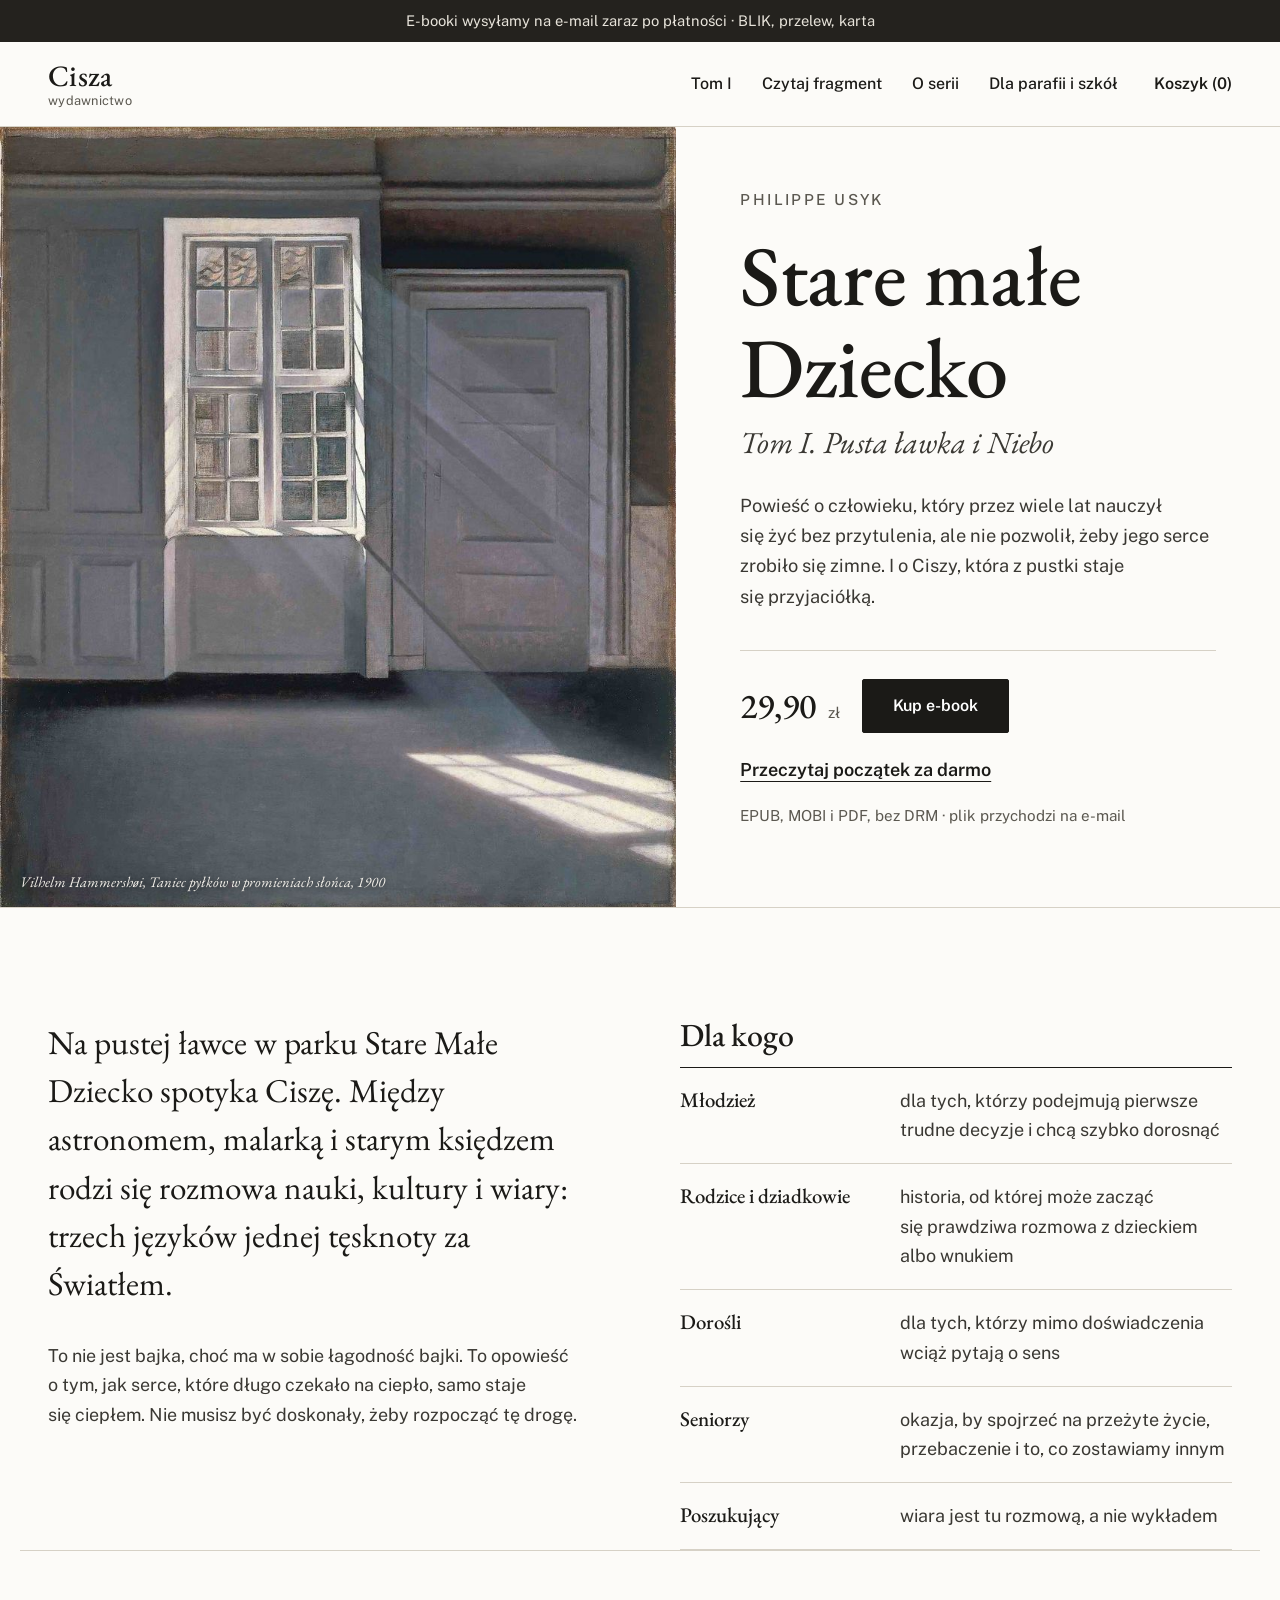
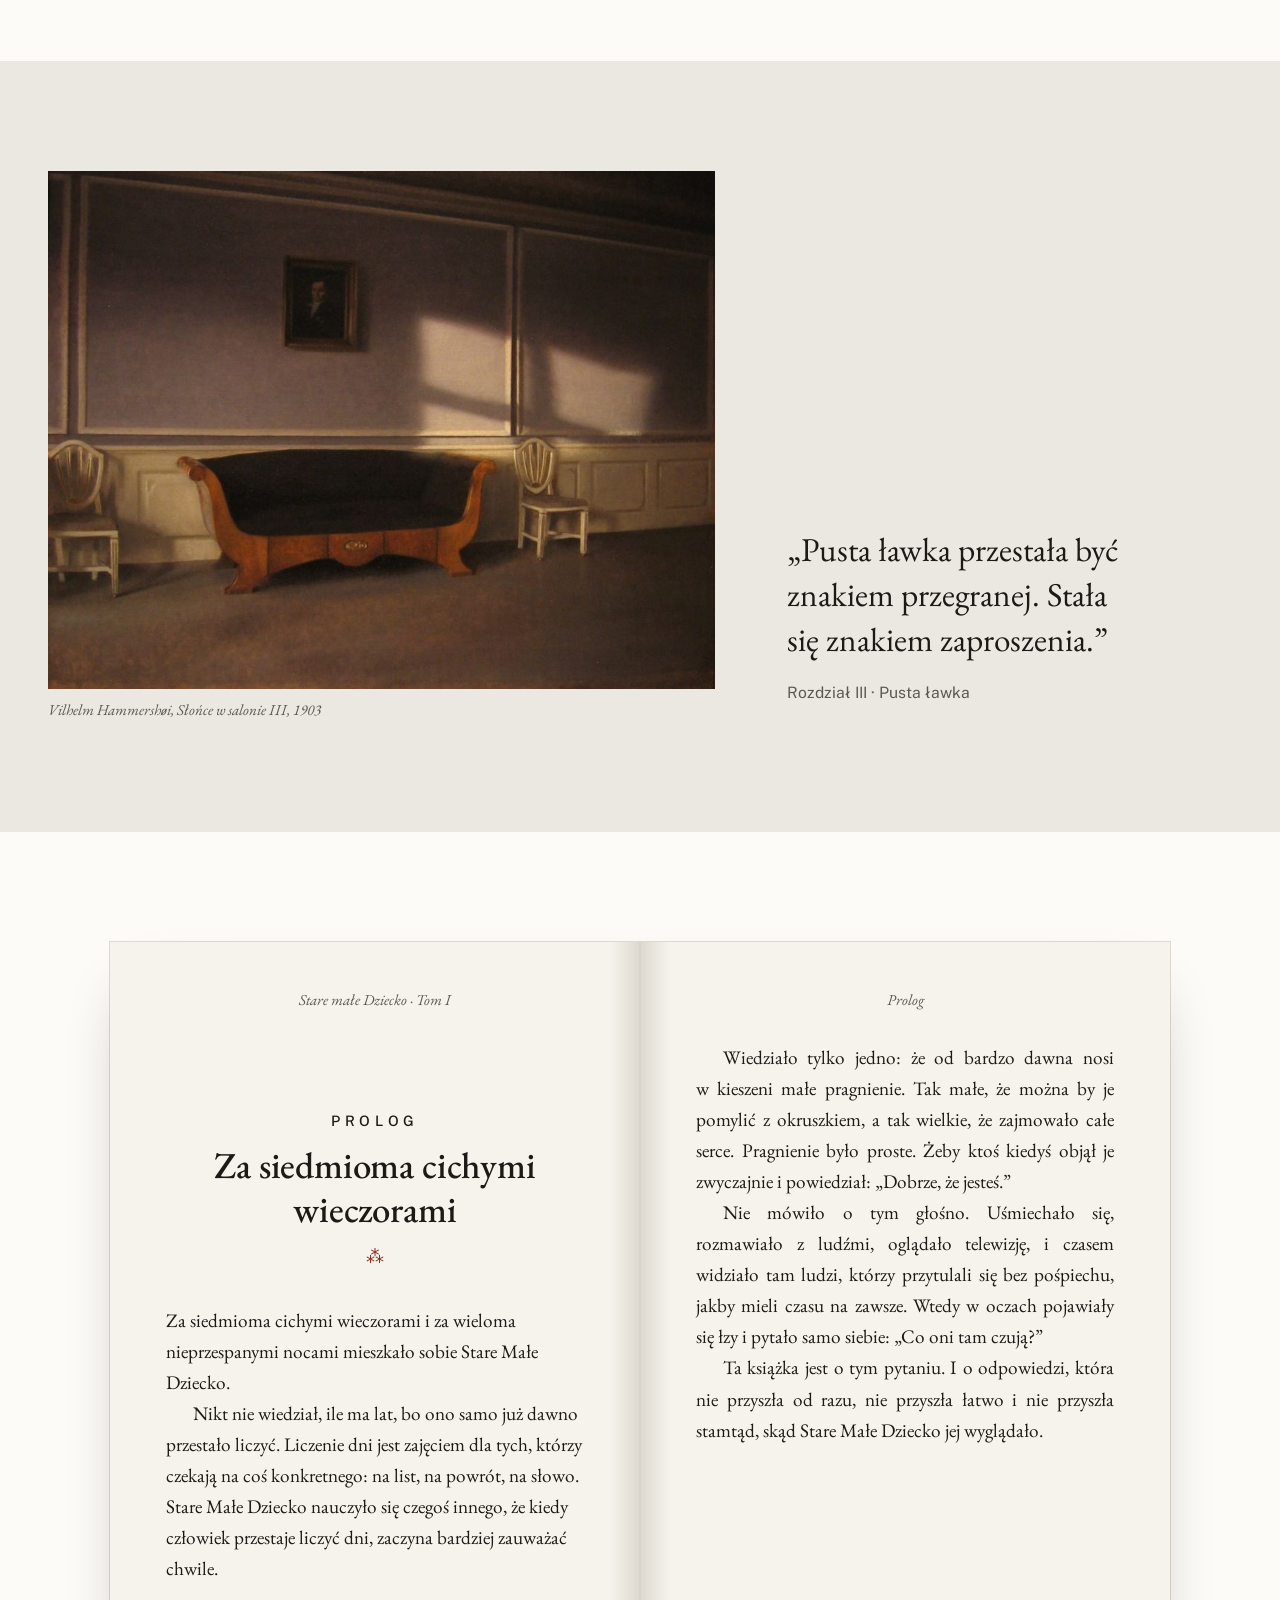
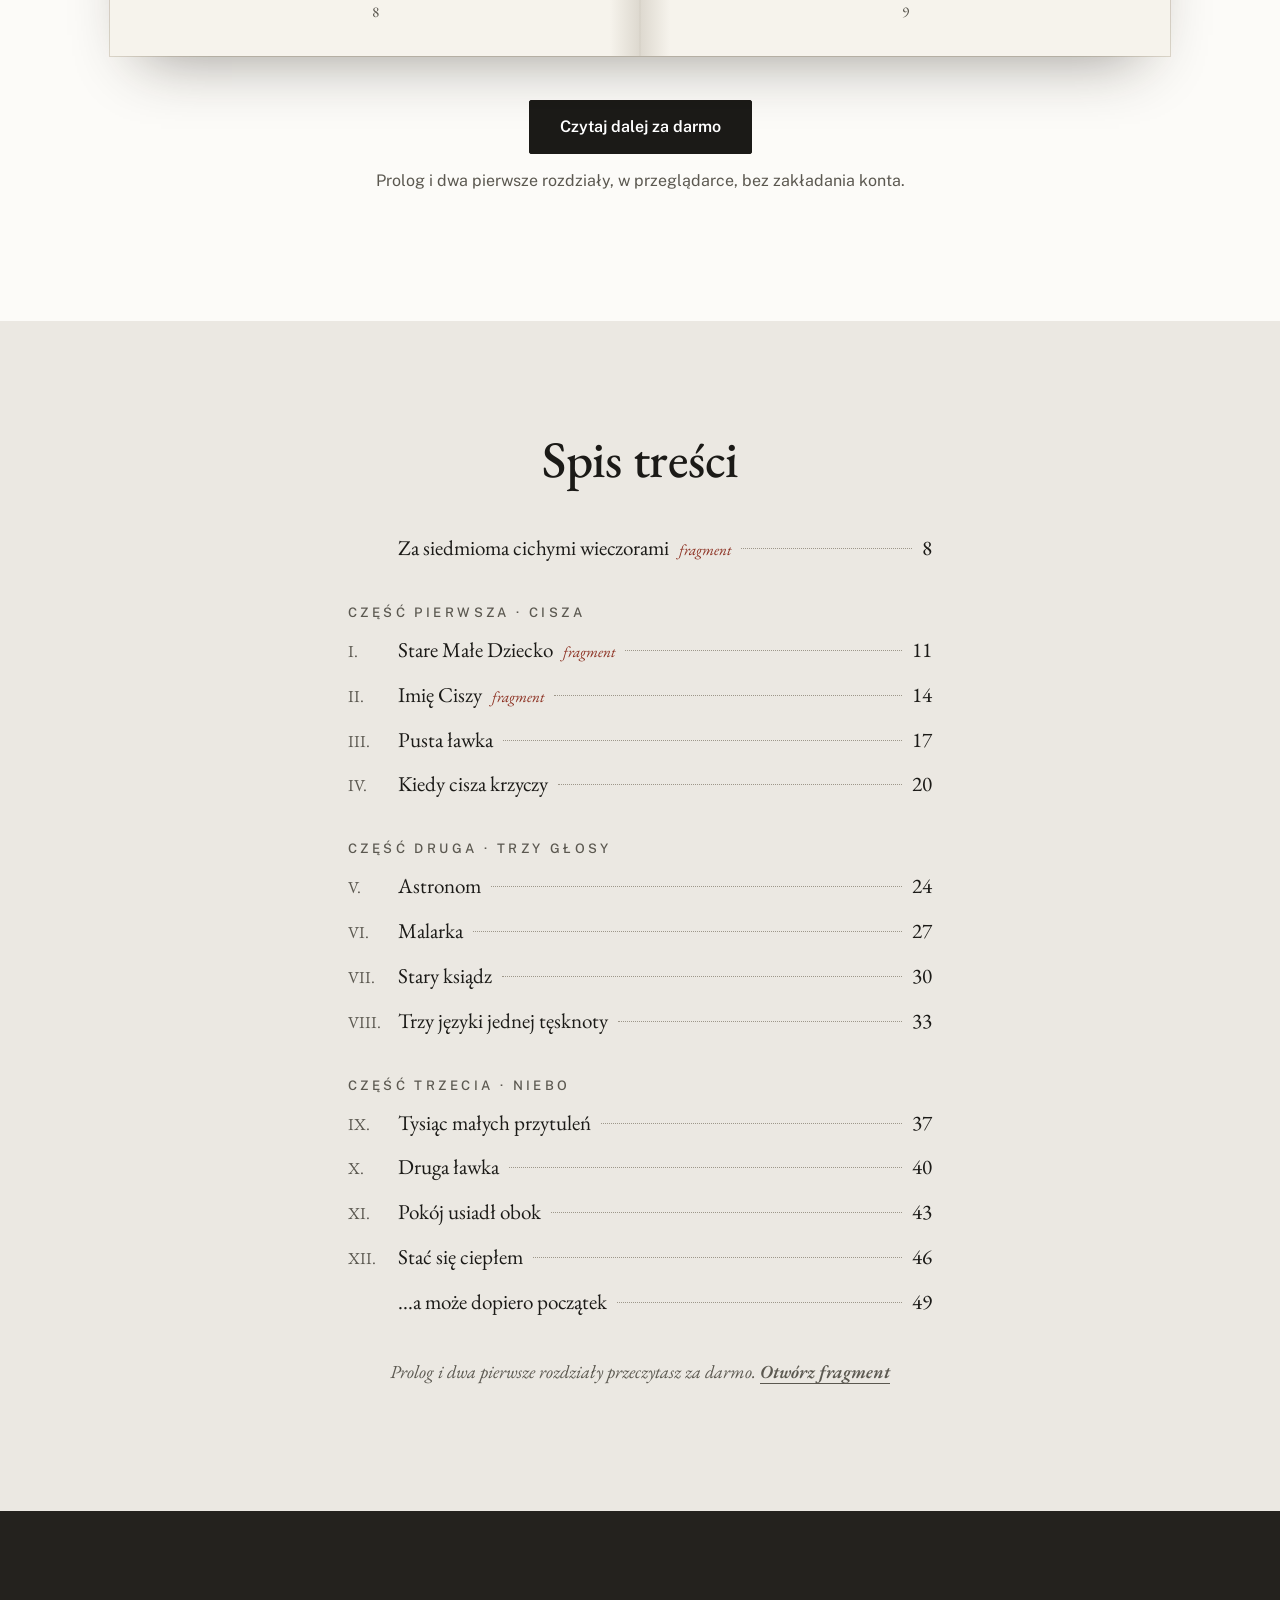
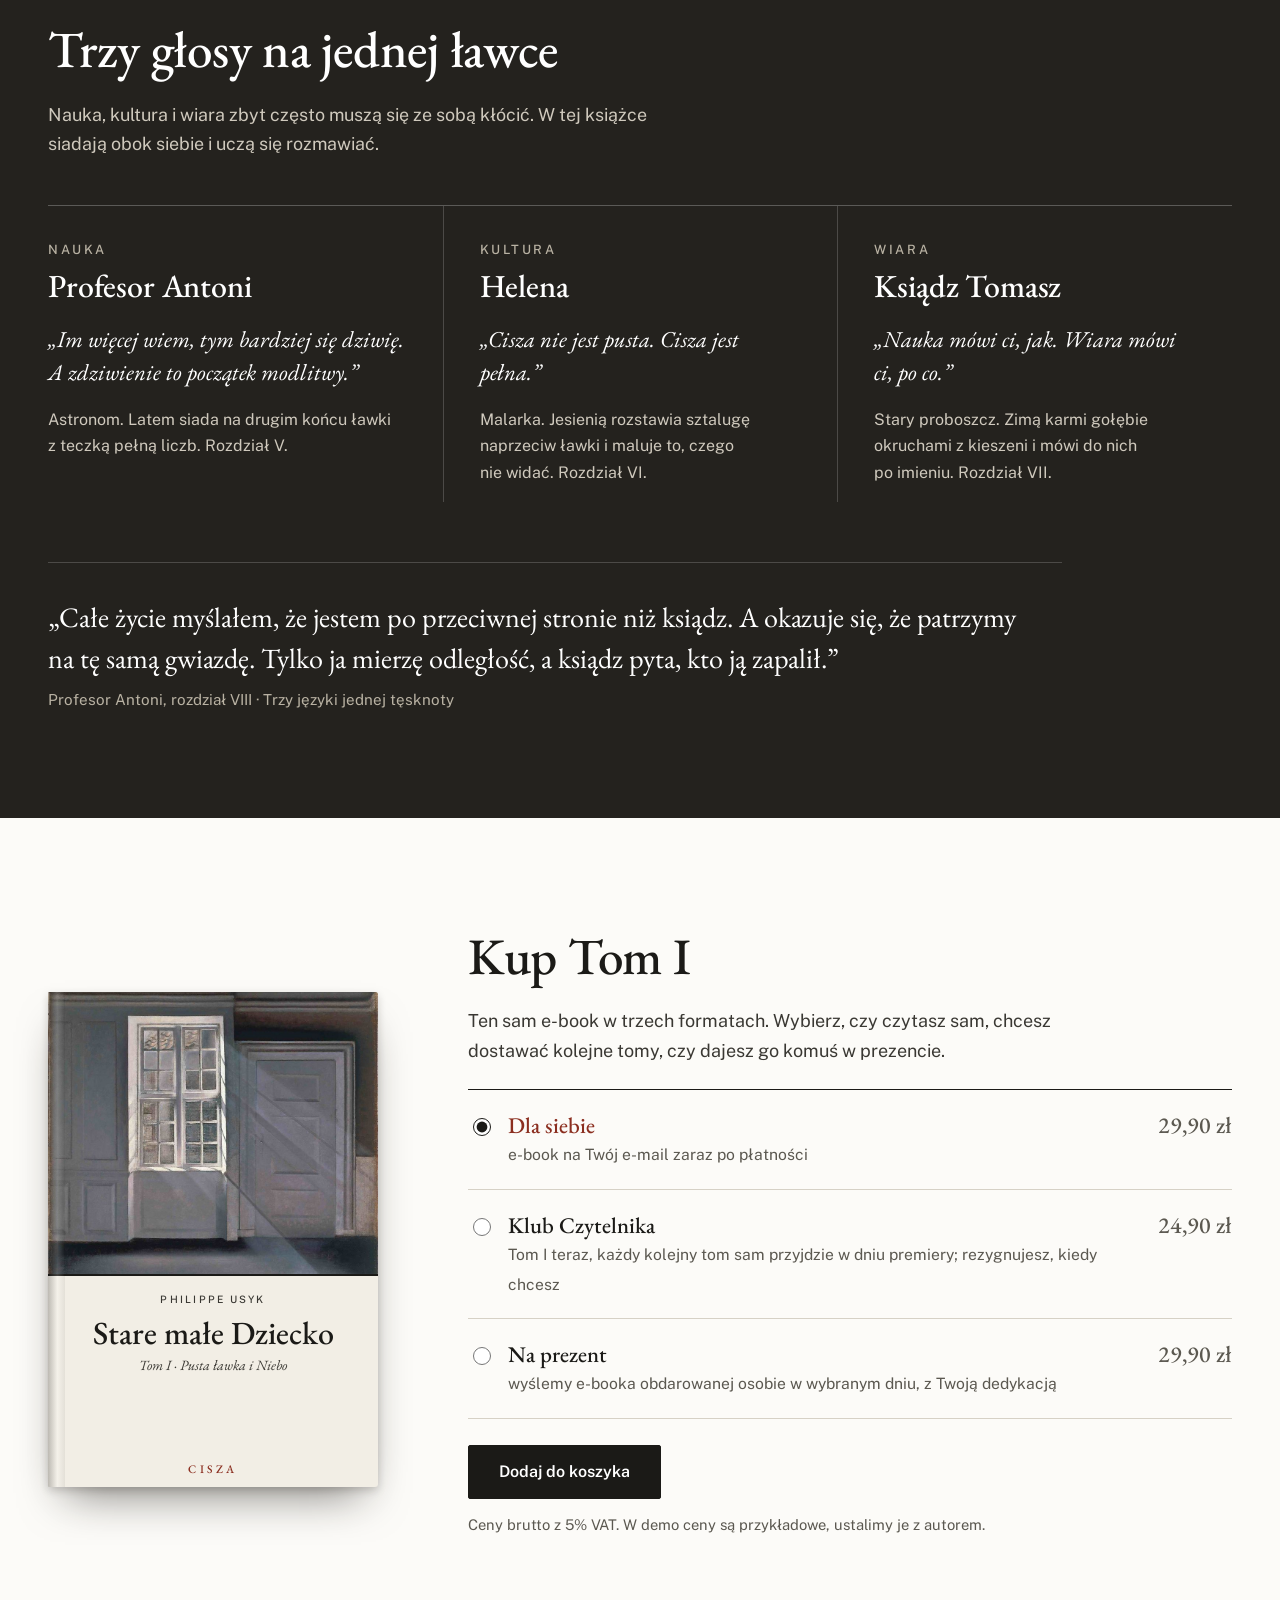
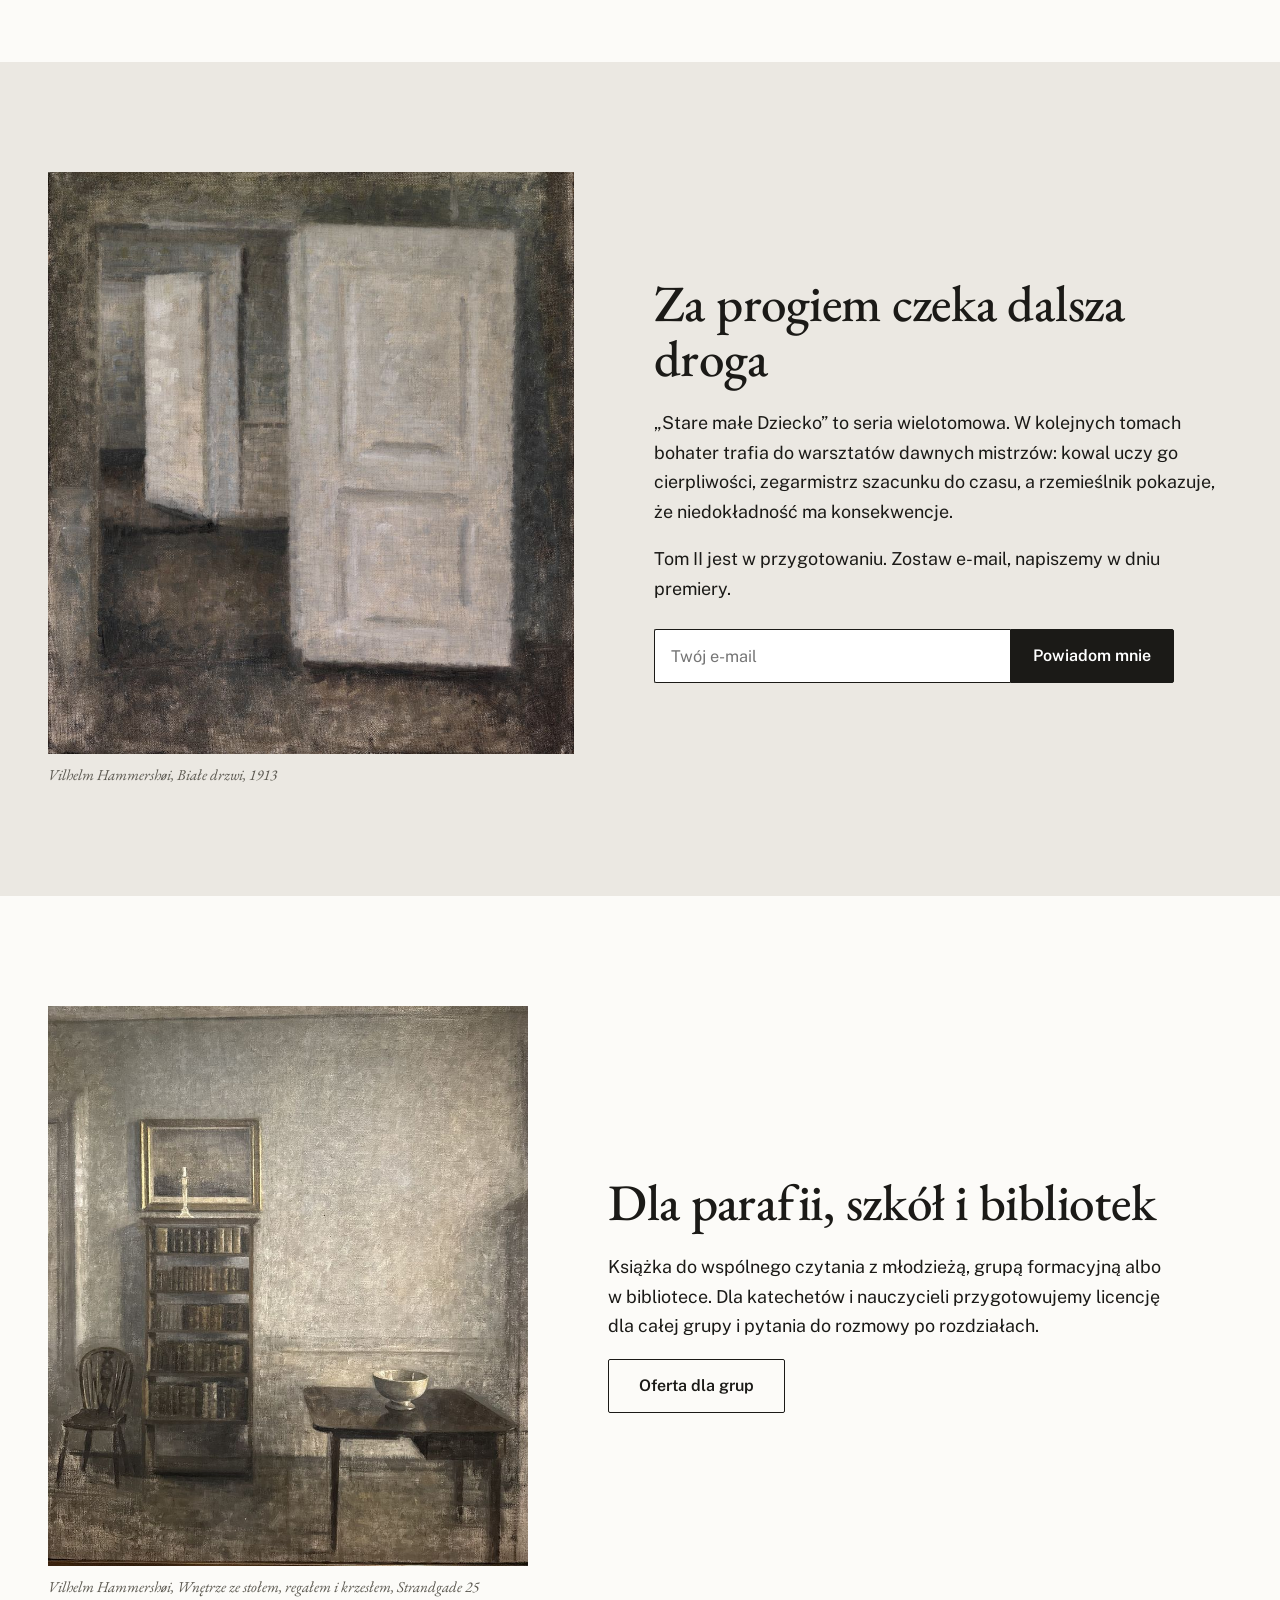
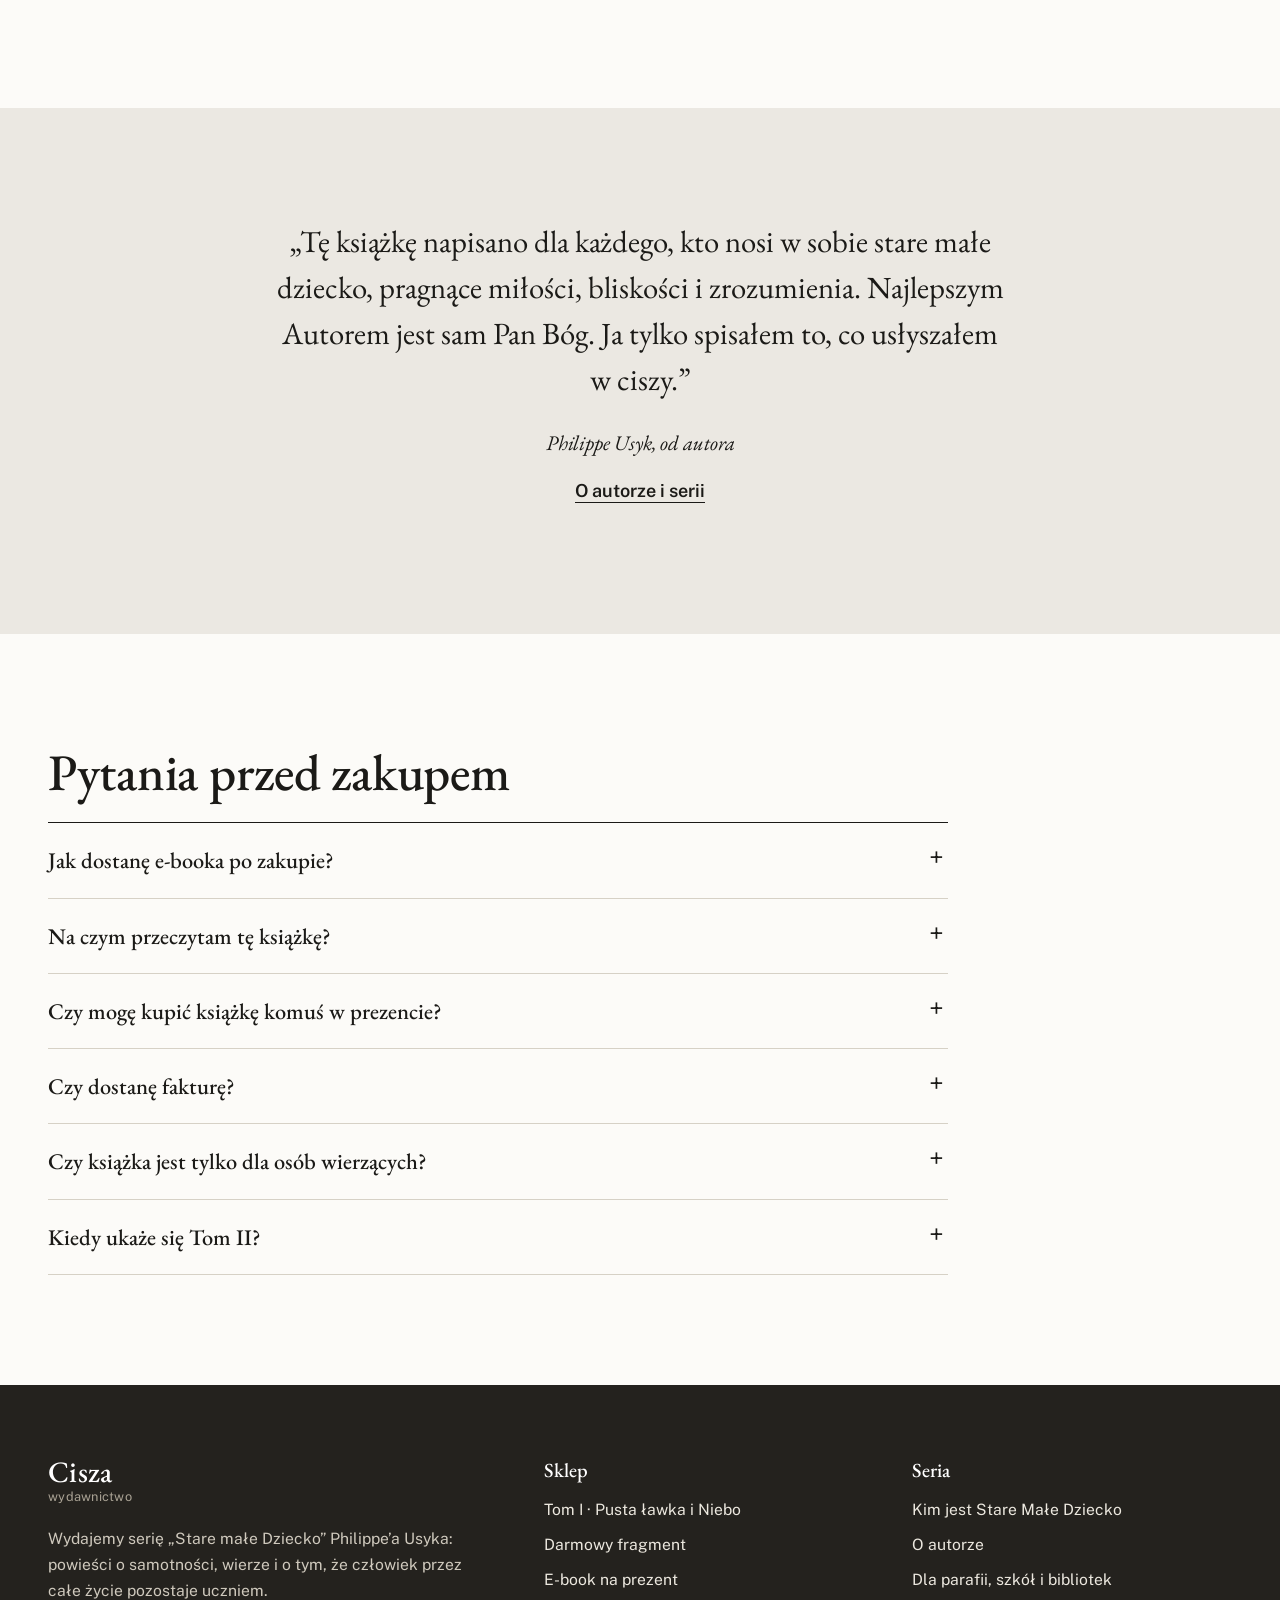
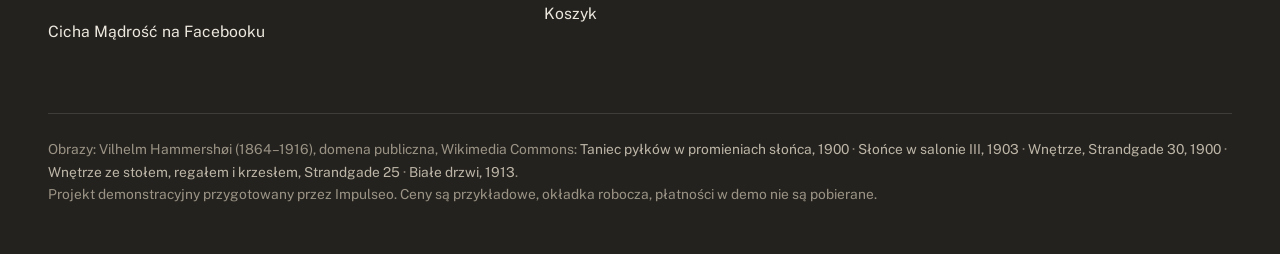
==== commit ce4efa75: "v2: nowy projekt wydawnictwa literackiego (obrazy Hammershøia, EB Garamond) Co-Authored-By: Claude O" ====
--- a/index.html
+++ b/index.html
@@ -3,137 +3,141 @@
 <head>
 <meta charset="utf-8">
 <meta name="viewport" content="width=device-width,initial-scale=1">
-<title>Stare małe Dziecko – e-book, Tom&nbsp;I: Pusta ławka i&nbsp;Niebo | Wydawnictwo CISZA</title>
-<meta name="description" content="Powieść o samotności, ciszy i Bogu, który nie gubi ani jednej łzy. E-book EPUB, MOBI i PDF. Przeczytaj prolog i dwa rozdziały za darmo.">
+<title>Stare małe Dziecko – e-book, Tom I: Pusta ławka i Niebo | Wydawnictwo Cisza</title>
+<meta name="description" content="Powieść Philippe’a Usyka o samotności, ciszy i Bogu, który nie gubi ani jednej łzy. E-book EPUB, MOBI i PDF. Przeczytaj prolog i dwa rozdziały za darmo.">
 <link rel="canonical" href="https://impulseo-pl.github.io/stare-male-dziecko/">
-<meta property="og:type" content="website"><meta property="og:locale" content="pl_PL"><meta property="og:site_name" content="Wydawnictwo CISZA">
-<meta property="og:title" content="Stare małe Dziecko – e-book, Tom I: Pusta ławka i Niebo | Wydawnictwo CISZA"><meta property="og:description" content="Powieść o samotności, ciszy i Bogu, który nie gubi ani jednej łzy. E-book EPUB, MOBI i PDF. Przeczytaj prolog i dwa rozdziały za darmo.">
-<meta property="og:url" content="https://impulseo-pl.github.io/stare-male-dziecko/"><meta property="og:image" content="https://impulseo-pl.github.io/stare-male-dziecko/img/og.png">
-<meta name="theme-color" content="#141b31">
+<meta property="og:type" content="website"><meta property="og:locale" content="pl_PL"><meta property="og:site_name" content="Wydawnictwo Cisza">
+<meta property="og:title" content="Stare małe Dziecko – e-book, Tom I: Pusta ławka i Niebo | Wydawnictwo Cisza"><meta property="og:description" content="Powieść Philippe’a Usyka o samotności, ciszy i Bogu, który nie gubi ani jednej łzy. E-book EPUB, MOBI i PDF. Przeczytaj prolog i dwa rozdziały za darmo.">
+<meta property="og:url" content="https://impulseo-pl.github.io/stare-male-dziecko/"><meta property="og:image" content="https://impulseo-pl.github.io/stare-male-dziecko/img/og.jpg">
+<meta name="theme-color" content="#24221e">
 <link rel="icon" href="favicon.svg" type="image/svg+xml">
 <link rel="preconnect" href="https://fonts.googleapis.com"><link rel="preconnect" href="https://fonts.gstatic.com" crossorigin>
-<link href="https://fonts.googleapis.com/css2?family=Literata:ital,opsz,wght@0,7..72,400;0,7..72,500;0,7..72,600;1,7..72,400;1,7..72,500&family=Source+Sans+3:wght@400;600;700&display=swap" rel="stylesheet">
+<link href="https://fonts.googleapis.com/css2?family=EB+Garamond:ital,wght@0,400;0,500;0,600;1,400;1,500&family=Public+Sans:wght@400;500;600&display=swap" rel="stylesheet">
 <link rel="stylesheet" href="assets/styles.css">
-<script type="application/ld+json">{"@context": "https://schema.org", "@graph": [{"@type": "WebSite", "name": "Wydawnictwo CISZA", "url": "https://impulseo-pl.github.io/stare-male-dziecko/", "inLanguage": "pl"}, {"@type": "FAQPage", "mainEntity": [{"@type": "Question", "name": "Jak dostanę e-booka po zakupie?", "acceptedAnswer": {"@type": "Answer", "text": "Po zaksięgowaniu płatności przychodzi e-mail z linkami do pobrania trzech plików: EPUB, MOBI i PDF. Linki działają wielokrotnie, więc książkę wgrasz na czytnik, telefon i komputer."}}, {"@type": "Question", "name": "Na czym przeczytam tę książkę?", "acceptedAnswer": {"@type": "Answer", "text": "Na każdym czytniku (Kindle, PocketBook, Kobo, inkBOOK), na telefonie, tablecie i komputerze. Pliki nie mają blokad DRM."}}, {"@type": "Question", "name": "Czy mogę kupić książkę komuś w prezencie?", "acceptedAnswer": {"@type": "Answer", "text": "Tak. Przy zakupie wybierz „Na prezent”, wpisz e-mail obdarowanej osoby, dzień wysyłki i dedykację. Książka przyjdzie do niej w wybranym dniu, a potwierdzenie do Ciebie."}}, {"@type": "Question", "name": "Czy dostanę fakturę?", "acceptedAnswer": {"@type": "Answer", "text": "Tak, zaznacz w koszyku „Potrzebuję faktury” i wpisz NIP. Faktura przyjdzie e-mailem razem z e-bookiem."}}, {"@type": "Question", "name": "Czy książka jest tylko dla osób wierzących?", "acceptedAnswer": {"@type": "Answer", "text": "Nie. To opowieść dla każdego, kto zadaje pytania o samotność, miłość i sens. Rozmawiają w niej uczony, artystka i ksiądz, a żaden nie musi przegrać, żeby inny miał rację."}}, {"@type": "Question", "name": "Kiedy ukaże się Tom II?", "acceptedAnswer": {"@type": "Answer", "text": "Zapisz się na powiadomienie pod półką z tomami. Napiszemy w dniu premiery, bez innych wiadomości."}}]}]}</script>
+<link rel="preload" as="image" href="img/swiatlo-1600.jpg" imagesrcset="img/swiatlo-900.jpg 900w, img/swiatlo-1600.jpg 1600w" imagesizes="(max-width:900px) 100vw, 55vw">
+<script type="application/ld+json">{"@context": "https://schema.org", "@graph": [{"@type": "WebSite", "name": "Wydawnictwo Cisza", "url": "https://impulseo-pl.github.io/stare-male-dziecko/", "inLanguage": "pl"}, {"@type": "FAQPage", "mainEntity": [{"@type": "Question", "name": "Jak dostanę e-booka po zakupie?", "acceptedAnswer": {"@type": "Answer", "text": "Po zaksięgowaniu płatności przychodzi e-mail z linkami do pobrania trzech plików: EPUB, MOBI i PDF. Linki działają wielokrotnie, więc książkę wgrasz na czytnik, telefon i komputer."}}, {"@type": "Question", "name": "Na czym przeczytam tę książkę?", "acceptedAnswer": {"@type": "Answer", "text": "Na każdym czytniku (Kindle, PocketBook, Kobo, inkBOOK), na telefonie, tablecie i komputerze. Pliki nie mają blokad DRM."}}, {"@type": "Question", "name": "Czy mogę kupić książkę komuś w prezencie?", "acceptedAnswer": {"@type": "Answer", "text": "Tak. Przy zakupie wybierz „Na prezent”, wpisz e-mail obdarowanej osoby, dzień wysyłki i dedykację. Książka przyjdzie do niej w wybranym dniu, a potwierdzenie do Ciebie."}}, {"@type": "Question", "name": "Czy dostanę fakturę?", "acceptedAnswer": {"@type": "Answer", "text": "Tak, zaznacz w koszyku „Potrzebuję faktury” i wpisz NIP. Faktura przyjdzie e-mailem razem z e-bookiem."}}, {"@type": "Question", "name": "Czy książka jest tylko dla osób wierzących?", "acceptedAnswer": {"@type": "Answer", "text": "Nie. To opowieść dla każdego, kto zadaje pytania o samotność, miłość i sens. Rozmawiają w niej uczony, artystka i ksiądz, a żaden nie musi przegrać, żeby inny miał rację."}}, {"@type": "Question", "name": "Kiedy ukaże się Tom II?", "acceptedAnswer": {"@type": "Answer", "text": "Zostaw e-mail w sekcji o kolejnych tomach. Napiszemy w dniu premiery, bez innych wiadomości."}}]}]}</script>
 </head>
 <body data-base="">
 <a class="skip" href="#tresc">Przejdź do&nbsp;treści</a>
+<div class="strip">E-booki wysyłamy na&nbsp;e-mail zaraz po&nbsp;płatności · BLIK, przelew, karta</div>
 <header class="top"><div class="wrap top-in">
-  <a class="brand" href="./" aria-label="Wydawnictwo CISZA – strona główna"><svg viewBox="0 0 42 42" aria-hidden="true"><rect width="42" height="42" rx="6" fill="#1d2744"/><circle cx="34" cy="13" r="7" fill="#f7cf86" opacity=".18"/><rect x="33" y="14" width="2" height="21" fill="#f0b34e"/><rect x="30.5" y="9.5" width="7" height="5" rx="1" fill="#f7cf86"/><g fill="#f0b34e"><rect x="6" y="18" width="20" height="3" rx="1"/><rect x="8" y="18" width="2.4" height="9"/><rect x="21.6" y="18" width="2.4" height="9"/><rect x="4" y="25" width="24" height="3" rx="1"/><rect x="6.5" y="28" width="2.4" height="7"/><rect x="23.1" y="28" width="2.4" height="7"/></g></svg><span><b>Wydawnictwo CISZA</b><span>Stare małe Dziecko · seria</span></span></a>
-  <nav class="nav" aria-label="Menu główne"><a href="tom-1/">Tom I</a><a href="czytaj/">Czytaj za darmo</a><a href="o-serii/">O serii</a><a href="dla-parafii-i-szkol/">Dla parafii i&nbsp;szkół</a></nav>
-  <a class="cart-btn" href="koszyk/"><svg viewBox="0 0 24 24" fill="none" stroke="currentColor" stroke-width="1.8" aria-hidden="true"><path d="M5 7h14l-1.2 12.2a1 1 0 0 1-1 .8H7.2a1 1 0 0 1-1-.8z"/><path d="M9 9V6a3 3 0 0 1 6 0v3"/></svg><span class="cart-l">Koszyk</span><span data-cart-count>0</span></a>
+  <a class="brand" href="./"><b>Cisza</b><span>wydawnictwo</span></a>
+  <nav class="nav" aria-label="Menu główne"><a href="tom-1/">Tom I</a><a href="czytaj/">Czytaj fragment</a><a href="o-serii/">O serii</a><a href="dla-parafii-i-szkol/">Dla parafii i&nbsp;szkół</a></nav>
+  <a class="cart-btn" href="koszyk/">Koszyk (<span data-cart-count>0</span>)</a>
   <button class="burger" aria-label="Menu" aria-expanded="false" aria-controls="menu"><i></i><i></i><i></i></button>
 </div>
-<nav class="menu" id="menu" aria-label="Menu"><a href="./">Strona główna</a><a href="tom-1/">Tom I</a><a href="czytaj/">Czytaj za darmo</a><a href="o-serii/">O serii</a><a href="dla-parafii-i-szkol/">Dla parafii i&nbsp;szkół</a><a href="koszyk/">Koszyk</a></nav>
+<nav class="menu" id="menu" aria-label="Menu"><a href="./">Strona główna</a><a href="tom-1/">Tom I</a><a href="czytaj/">Czytaj fragment</a><a href="o-serii/">O serii</a><a href="dla-parafii-i-szkol/">Dla parafii i&nbsp;szkół</a><a href="koszyk/">Koszyk</a></nav>
 </header>
 <main id="tresc">
-<section class="hero"><svg class="hero-scene" viewBox="0 0 1440 800" preserveAspectRatio="xMidYMax slice" aria-hidden="true"><defs><linearGradient id="sky" x1="0" y1="0" x2="0" y2="1"><stop offset="0" stop-color="#10162b"/><stop offset=".62" stop-color="#1a2342"/><stop offset=".9" stop-color="#2b3765"/></linearGradient><radialGradient id="glow" cx=".5" cy=".5" r=".5"><stop offset="0" stop-color="#ffd98f" stop-opacity=".42"/><stop offset=".45" stop-color="#ffd98f" stop-opacity=".12"/><stop offset="1" stop-color="#ffd98f" stop-opacity="0"/></radialGradient><mask id="moon"><rect width="1440" height="800" fill="#fff"/><circle cx="1302" cy="100" r="25" fill="#000"/></mask></defs><rect width="1440" height="800" fill="url(#sky)"/><circle cx="926" cy="453" r="1.5" fill="#f4ecdc" opacity="0.85"/><circle cx="1040" cy="447" r="0.9" fill="#f4ecdc" opacity="0.4"/><circle cx="1048" cy="253" r="0.9" fill="#f4ecdc" opacity="0.25"/><circle cx="914" cy="165" r="0.9" fill="#f4ecdc" opacity="0.25"/><circle cx="1103" cy="424" r="0.7" fill="#f4ecdc" opacity="0.85"/><circle cx="927" cy="344" r="0.9" fill="#f4ecdc" opacity="0.25"/><circle cx="1082" cy="42" r="0.7" fill="#f4ecdc" opacity="0.25"/><circle cx="389" cy="460" r="0.9" fill="#f4ecdc" opacity="0.25"/><circle cx="950" cy="177" r="1.5" fill="#f4ecdc" opacity="0.4"/><circle cx="1063" cy="129" r="1.1" fill="#f4ecdc" opacity="0.85"/><circle cx="9" cy="349" r="0.7" fill="#f4ecdc" opacity="0.85"/><circle cx="1341" cy="152" r="1.5" fill="#f4ecdc" opacity="0.25"/><circle cx="520" cy="171" r="0.9" fill="#f4ecdc" opacity="0.6"/><circle cx="60" cy="45" r="0.7" fill="#f4ecdc" opacity="0.85"/><circle cx="220" cy="443" r="1.1" fill="#f4ecdc" opacity="0.85"/><circle cx="136" cy="500" r="0.7" fill="#f4ecdc" opacity="0.25"/><circle cx="437" cy="117" r="0.7" fill="#f4ecdc" opacity="0.85"/><circle cx="768" cy="511" r="1.5" fill="#f4ecdc" opacity="0.85"/><circle cx="149" cy="299" r="0.9" fill="#f4ecdc" opacity="0.6"/><circle cx="689" cy="54" r="1.1" fill="#f4ecdc" opacity="0.6"/><circle cx="31" cy="503" r="1.5" fill="#f4ecdc" opacity="0.25"/><circle cx="275" cy="136" r="0.7" fill="#f4ecdc" opacity="0.25"/><circle cx="122" cy="248" r="1.5" fill="#f4ecdc" opacity="0.4"/><circle cx="1396" cy="296" r="0.9" fill="#f4ecdc" opacity="0.85"/><circle cx="1042" cy="107" r="0.9" fill="#f4ecdc" opacity="0.85"/><circle cx="1318" cy="206" r="0.7" fill="#f4ecdc" opacity="0.85"/><circle cx="861" cy="516" r="0.9" fill="#f4ecdc" opacity="0.25"/><circle cx="552" cy="452" r="1.1" fill="#f4ecdc" opacity="0.25"/><circle cx="431" cy="105" r="1.5" fill="#f4ecdc" opacity="0.25"/><circle cx="86" cy="516" r="0.9" fill="#f4ecdc" opacity="0.4"/><circle cx="904" cy="142" r="0.7" fill="#f4ecdc" opacity="0.6"/><circle cx="606" cy="207" r="0.7" fill="#f4ecdc" opacity="0.25"/><circle cx="184" cy="116" r="0.9" fill="#f4ecdc" opacity="0.25"/><circle cx="1231" cy="198" r="1.1" fill="#f4ecdc" opacity="0.85"/><circle cx="260" cy="501" r="1.5" fill="#f4ecdc" opacity="0.4"/><circle cx="790" cy="103" r="0.9" fill="#f4ecdc" opacity="0.6"/><circle cx="467" cy="428" r="0.9" fill="#f4ecdc" opacity="0.4"/><circle cx="324" cy="388" r="0.9" fill="#f4ecdc" opacity="0.85"/><circle cx="988" cy="319" r="0.7" fill="#f4ecdc" opacity="0.85"/><circle cx="97" cy="63" r="0.7" fill="#f4ecdc" opacity="0.25"/><circle cx="1049" cy="502" r="1.1" fill="#f4ecdc" opacity="0.4"/><circle cx="802" cy="141" r="1.5" fill="#f4ecdc" opacity="0.85"/><circle cx="600" cy="276" r="0.9" fill="#f4ecdc" opacity="0.25"/><circle cx="258" cy="126" r="1.5" fill="#f4ecdc" opacity="0.25"/><circle cx="573" cy="118" r="0.9" fill="#f4ecdc" opacity="0.25"/><circle cx="141" cy="147" r="1.5" fill="#f4ecdc" opacity="0.85"/><circle cx="510" cy="40" r="0.7" fill="#f4ecdc" opacity="0.4"/><circle cx="577" cy="198" r="0.9" fill="#f4ecdc" opacity="0.25"/><circle cx="741" cy="80" r="1.5" fill="#f4ecdc" opacity="0.6"/><circle cx="1345" cy="385" r="0.9" fill="#f4ecdc" opacity="0.25"/><circle cx="36" cy="253" r="1.1" fill="#f4ecdc" opacity="0.6"/><circle cx="68" cy="20" r="0.7" fill="#f4ecdc" opacity="0.85"/><circle cx="137" cy="384" r="1.1" fill="#f4ecdc" opacity="0.6"/><circle cx="279" cy="47" r="0.7" fill="#f4ecdc" opacity="0.85"/><circle cx="1118" cy="198" r="0.7" fill="#f4ecdc" opacity="0.4"/><circle cx="699" cy="190" r="0.7" fill="#f4ecdc" opacity="0.85"/><circle cx="159" cy="456" r="1.5" fill="#f4ecdc" opacity="0.25"/><circle cx="1023" cy="303" r="0.7" fill="#f4ecdc" opacity="0.85"/><circle cx="776" cy="308" r="0.7" fill="#f4ecdc" opacity="0.25"/><circle cx="164" cy="56" r="0.7" fill="#f4ecdc" opacity="0.6"/><circle cx="852" cy="382" r="1.1" fill="#f4ecdc" opacity="0.85"/><circle cx="1421" cy="307" r="1.5" fill="#f4ecdc" opacity="0.85"/><circle cx="947" cy="439" r="0.7" fill="#f4ecdc" opacity="0.25"/><circle cx="635" cy="317" r="0.7" fill="#f4ecdc" opacity="0.85"/><circle cx="45" cy="127" r="0.7" fill="#f4ecdc" opacity="0.85"/><circle cx="1258" cy="347" r="1.5" fill="#f4ecdc" opacity="0.6"/><circle cx="23" cy="198" r="1.1" fill="#f4ecdc" opacity="0.4"/><circle cx="1388" cy="323" r="0.9" fill="#f4ecdc" opacity="0.4"/><circle cx="701" cy="347" r="1.5" fill="#f4ecdc" opacity="0.85"/><circle cx="494" cy="177" r="1.5" fill="#f4ecdc" opacity="0.6"/><circle cx="406" cy="334" r="1.5" fill="#f4ecdc" opacity="0.4"/><circle cx="438" cy="206" r="0.9" fill="#f4ecdc" opacity="0.6"/><circle cx="429" cy="79" r="0.9" fill="#f4ecdc" opacity="0.85"/><circle cx="718" cy="438" r="0.7" fill="#f4ecdc" opacity="0.25"/><circle cx="566" cy="430" r="0.9" fill="#f4ecdc" opacity="0.25"/><circle cx="922" cy="251" r="1.1" fill="#f4ecdc" opacity="0.4"/><circle cx="847" cy="205" r="1.5" fill="#f4ecdc" opacity="0.6"/><circle cx="1279" cy="241" r="1.1" fill="#f4ecdc" opacity="0.25"/><circle cx="64" cy="152" r="0.7" fill="#f4ecdc" opacity="0.6"/><circle cx="1168" cy="191" r="1.1" fill="#f4ecdc" opacity="0.25"/><circle cx="1312" cy="79" r="1.5" fill="#f4ecdc" opacity="0.85"/><circle cx="388" cy="22" r="1.1" fill="#f4ecdc" opacity="0.4"/><circle cx="288" cy="417" r="0.7" fill="#f4ecdc" opacity="0.25"/><circle cx="914" cy="65" r="1.1" fill="#f4ecdc" opacity="0.25"/><circle cx="1401" cy="111" r="0.9" fill="#f4ecdc" opacity="0.85"/><circle cx="524" cy="101" r="0.7" fill="#f4ecdc" opacity="0.85"/><circle cx="1095" cy="375" r="0.7" fill="#f4ecdc" opacity="0.4"/><circle cx="463" cy="149" r="1.1" fill="#f4ecdc" opacity="0.4"/><circle cx="805" cy="444" r="0.9" fill="#f4ecdc" opacity="0.25"/><circle cx="840" cy="487" r="1.5" fill="#f4ecdc" opacity="0.4"/><circle cx="922" cy="242" r="0.9" fill="#f4ecdc" opacity="0.25"/><circle cx="771" cy="291" r="1.1" fill="#f4ecdc" opacity="0.85"/><circle cx="668" cy="343" r="0.9" fill="#f4ecdc" opacity="0.25"/><circle cx="1314" cy="483" r="0.7" fill="#f4ecdc" opacity="0.4"/><circle cx="496" cy="470" r="1.5" fill="#f4ecdc" opacity="0.25"/><circle cx="634" cy="284" r="1.1" fill="#f4ecdc" opacity="0.6"/><circle cx="32" cy="188" r="0.7" fill="#f4ecdc" opacity="0.25"/><circle cx="902" cy="185" r="1.5" fill="#f4ecdc" opacity="0.6"/><circle cx="998" cy="480" r="0.7" fill="#f4ecdc" opacity="0.4"/><circle cx="131" cy="229" r="0.7" fill="#f4ecdc" opacity="0.4"/><circle cx="1091" cy="181" r="0.9" fill="#f4ecdc" opacity="0.85"/><circle cx="304" cy="274" r="1.5" fill="#f4ecdc" opacity="0.85"/><circle cx="1185" cy="495" r="0.7" fill="#f4ecdc" opacity="0.4"/><circle cx="899" cy="279" r="1.1" fill="#f4ecdc" opacity="0.4"/><circle cx="1070" cy="273" r="1.1" fill="#f4ecdc" opacity="0.6"/><circle cx="1374" cy="205" r="0.9" fill="#f4ecdc" opacity="0.6"/><circle cx="289" cy="505" r="1.1" fill="#f4ecdc" opacity="0.85"/><circle cx="411" cy="220" r="0.7" fill="#f4ecdc" opacity="0.25"/><circle cx="1239" cy="203" r="0.7" fill="#f4ecdc" opacity="0.25"/><circle cx="1056" cy="479" r="1.5" fill="#f4ecdc" opacity="0.25"/><circle cx="1290" cy="110" r="27" fill="#f4ecdc" mask="url(#moon)"/><g fill="#0e1428"><circle cx="1060" cy="712" r="34"/><circle cx="1110" cy="712" r="46"/><circle cx="1170" cy="712" r="38"/><circle cx="1230" cy="712" r="52"/><circle cx="1300" cy="712" r="40"/><circle cx="1360" cy="712" r="56"/><circle cx="1420" cy="712" r="44"/></g><rect x="336" y="544" width="228" height="170" fill="#161e38"/><rect x="330" y="538" width="240" height="8" fill="#121a31"/><rect x="584" y="606" width="96" height="108" fill="#121a31"/><g class="wins"><rect class="win" x="352" y="560" width="15" height="11"/><rect class="win" x="382" y="560" width="15" height="11"/><rect class="win" x="412" y="560" width="15" height="11"/><rect class="win" x="442" y="560" width="15" height="11"/><rect class="win" x="472" y="560" width="15" height="11"/><rect class="win" x="502" y="560" width="15" height="11"/><rect class="win on" x="532" y="560" width="15" height="11"/><rect class="win on" x="352" y="580" width="15" height="11"/><rect class="win" x="382" y="580" width="15" height="11"/><rect class="win" x="412" y="580" width="15" height="11"/><rect class="win" x="442" y="580" width="15" height="11"/><rect class="win on" x="472" y="580" width="15" height="11"/><rect class="win on" x="502" y="580" width="15" height="11"/><rect class="win on" x="532" y="580" width="15" height="11"/><rect class="win" x="352" y="600" width="15" height="11"/><rect class="win" x="382" y="600" width="15" height="11"/><rect class="win on" x="412" y="600" width="15" height="11"/><rect class="win on" x="442" y="600" width="15" height="11"/><rect class="win on" x="472" y="600" width="15" height="11"/><rect class="win" x="502" y="600" width="15" height="11"/><rect class="win" x="532" y="600" width="15" height="11"/><rect class="win on" x="352" y="620" width="15" height="11"/><rect class="win" x="382" y="620" width="15" height="11"/><rect class="win on" x="412" y="620" width="15" height="11"/><rect class="win" x="442" y="620" width="15" height="11"/><rect class="win on" x="472" y="620" width="15" height="11"/><rect class="win on" x="502" y="620" width="15" height="11"/><rect class="win" x="532" y="620" width="15" height="11"/><rect class="win on" x="352" y="640" width="15" height="11"/><rect class="win on" x="382" y="640" width="15" height="11"/><rect class="win" x="412" y="640" width="15" height="11"/><rect class="win" x="442" y="640" width="15" height="11"/><rect class="win on" x="472" y="640" width="15" height="11"/><rect class="win" x="502" y="640" width="15" height="11"/><rect class="win" x="532" y="640" width="15" height="11"/><rect class="win" x="352" y="660" width="15" height="11"/><rect class="win on" x="382" y="660" width="15" height="11"/><rect class="win" x="412" y="660" width="15" height="11"/><rect class="win" x="442" y="660" width="15" height="11"/><rect class="win" x="472" y="660" width="15" height="11"/><rect class="win" x="502" y="660" width="15" height="11"/><rect class="win on" x="532" y="660" width="15" height="11"/><rect class="win on" x="352" y="680" width="15" height="11"/><rect class="win on" x="382" y="680" width="15" height="11"/><rect class="win on" x="412" y="680" width="15" height="11"/><rect class="win on" x="442" y="680" width="15" height="11"/><rect class="win on" x="472" y="680" width="15" height="11"/><rect class="win" x="502" y="680" width="15" height="11"/><rect class="win on" x="532" y="680" width="15" height="11"/><rect class="win" x="596" y="622" width="12" height="10"/><rect class="win on" x="622" y="622" width="12" height="10"/><rect class="win on" x="648" y="622" width="12" height="10"/><rect class="win" x="596" y="642" width="12" height="10"/><rect class="win" x="622" y="642" width="12" height="10"/><rect class="win on" x="648" y="642" width="12" height="10"/><rect class="win" x="596" y="662" width="12" height="10"/><rect class="win" x="622" y="662" width="12" height="10"/><rect class="win on" x="648" y="662" width="12" height="10"/><rect class="win" x="596" y="682" width="12" height="10"/><rect class="win on" x="622" y="682" width="12" height="10"/><rect class="win" x="648" y="682" width="12" height="10"/></g><circle cx="820" cy="500" r="250" fill="url(#glow)"/><path d="M0 712 Q 360 702 720 710 T 1440 704 V800 H0Z" fill="#0a0f1f"/><ellipse cx="760" cy="716" rx="260" ry="20" fill="#ffd98f" opacity=".14"/><g fill="#090e1d"><path d="M150 712 C152 660 156 640 160 600 L172 600 C176 640 180 660 184 712Z"/><path d="M164 640 L120 590 L126 586 L170 628Z"/><path d="M170 630 L222 580 L228 586 L176 640Z"/><circle cx="170" cy="520" r="92"/><circle cx="110" cy="560" r="70"/><circle cx="240" cy="560" r="74"/><circle cx="160" cy="600" r="80"/><circle cx="220" cy="470" r="60"/><circle cx="95" cy="500" r="54"/><circle cx="275" cy="505" r="52"/><circle cx="60" cy="600" r="46"/></g><rect x="817" y="504" width="6" height="208" fill="#070b17"/><rect x="813" y="702" width="14" height="10" fill="#070b17"/><path d="M807 504 h26 l-5 -18 h-16z" fill="#070b17"/><rect x="811" y="490" width="18" height="13" fill="#ffe2a3"/><path d="M810 486 h20 l-10 -7z" fill="#070b17"/><rect x="648" y="638" width="5" height="40" fill="#070b17"/><rect x="777" y="638" width="5" height="40" fill="#070b17"/><rect x="640" y="640" width="150" height="8" rx="1.5" fill="#070b17"/><rect x="640" y="652" width="150" height="8" rx="1.5" fill="#070b17"/><rect x="635" y="676" width="160" height="8" rx="1.5" fill="#070b17"/><rect x="646" y="684" width="6" height="30" fill="#070b17"/><rect x="778" y="684" width="6" height="30" fill="#070b17"/><rect x="640" y="640" width="150" height="1.6" fill="#f0b34e" opacity="0.55"/><rect x="640" y="652" width="150" height="1.6" fill="#f0b34e" opacity="0.44000000000000006"/><rect x="635" y="676" width="160" height="1.8" fill="#f0b34e" opacity="0.55"/><g fill="#070b17"><ellipse cx="660" cy="668" rx="9" ry="6"/><circle cx="668" cy="663" r="4.4"/><path d="M672 663 l5 1.5 -5 1z"/><path d="M652 666 l-9 -5 2 7z"/></g></svg><div class="wrap hero-in">
+<section class="hero">
+  <figure class="hero-art"><img src="img/swiatlo-1600.jpg" srcset="img/swiatlo-900.jpg 900w, img/swiatlo-1600.jpg 1600w" sizes="(max-width:900px) 100vw, 55vw" alt="Obraz Vilhelma Hammershøia: światło z okna pada smugą do pustego pokoju" decoding="async"><figcaption>Vilhelm Hammershøi, Taniec pyłków w&nbsp;promieniach słońca, 1900</figcaption></figure>
+  <div class="hero-txt">
+    <p class="au">Philippe Usyk</p>
+    <h1>Stare małe Dziecko</h1>
+    <p class="vol">Tom I. Pusta ławka i&nbsp;Niebo</p>
+    <p class="lead">Powieść o&nbsp;człowieku, który przez wiele lat nauczył się&nbsp;żyć bez przytulenia, ale nie&nbsp;pozwolił, żeby jego serce zrobiło się&nbsp;zimne. I&nbsp;o&nbsp;Ciszy, która z&nbsp;pustki staje się&nbsp;przyjaciółką.</p>
+    <div class="buyline"><span class="pr">29,90 <small>zł</small></span><a class="btn" href="tom-1/">Kup e-book</a><a class="txt-link" href="czytaj/">Przeczytaj początek za darmo</a></div>
+    <p class="meta">EPUB, MOBI i&nbsp;PDF, bez DRM · plik przychodzi na&nbsp;e-mail</p>
+  </div>
+</section>
+
+<section class="sec"><div class="wrap split top">
   <div>
-    <h1>Stare małe Dziecko</h1>
-    <p class="vol">Tom I&nbsp;· Pusta ławka i&nbsp;Niebo</p>
-    <p class="lead">Powieść o&nbsp;człowieku, który przez wiele lat nauczył się&nbsp;żyć bez przytulenia, ale nie&nbsp;pozwolił, żeby jego serce zrobiło się&nbsp;zimne. I&nbsp;o&nbsp;Ciszy, która okazuje się&nbsp;przyjaciółką.</p>
-    <p class="promise">Nie musisz być doskonały, żeby rozpocząć drogę.</p>
-    <div class="actions"><a class="btn btn-lamp" href="tom-1/">Kup e-book · 29,90 zł</a><a class="btn btn-line" href="czytaj/">Przeczytaj początek za darmo</a></div>
-    <p class="fine">EPUB, MOBI i&nbsp;PDF · plik przychodzi na&nbsp;e-mail zaraz po&nbsp;płatności</p>
-  </div>
-  <div class="cover-wrap"><svg class="cover" viewBox="0 0 400 600" role="img" aria-label="Okładka: Stare małe Dziecko, Tom I, Pusta ławka i Niebo, Philippe Usyk"><defs><linearGradient id="hcs" x1="0" y1="0" x2="0" y2="1"><stop offset="0" stop-color="#121a33"/><stop offset=".75" stop-color="#25315a"/><stop offset="1" stop-color="#2d3966"/></linearGradient><radialGradient id="hcg" cx=".5" cy=".5" r=".5"><stop offset="0" stop-color="#ffd98f" stop-opacity=".55"/><stop offset="1" stop-color="#ffd98f" stop-opacity="0"/></radialGradient></defs><rect width="400" height="600" fill="url(#hcs)"/><circle cx="145" cy="327" r="0.9" fill="#f4ecdc" opacity="0.55"/><circle cx="333" cy="266" r="0.7" fill="#f4ecdc" opacity="0.8"/><circle cx="30" cy="264" r="1.1" fill="#f4ecdc" opacity="0.8"/><circle cx="143" cy="122" r="1.4" fill="#f4ecdc" opacity="0.8"/><circle cx="305" cy="267" r="1.4" fill="#f4ecdc" opacity="0.8"/><circle cx="101" cy="142" r="0.9" fill="#f4ecdc" opacity="0.8"/><circle cx="223" cy="31" r="0.7" fill="#f4ecdc" opacity="0.35"/><circle cx="326" cy="45" r="1.1" fill="#f4ecdc" opacity="0.35"/><circle cx="161" cy="266" r="1.4" fill="#f4ecdc" opacity="0.8"/><circle cx="242" cy="226" r="1.4" fill="#f4ecdc" opacity="0.35"/><circle cx="211" cy="73" r="0.7" fill="#f4ecdc" opacity="0.35"/><circle cx="277" cy="135" r="1.1" fill="#f4ecdc" opacity="0.8"/><circle cx="247" cy="178" r="1.4" fill="#f4ecdc" opacity="0.8"/><circle cx="221" cy="317" r="1.1" fill="#f4ecdc" opacity="0.8"/><circle cx="323" cy="232" r="0.9" fill="#f4ecdc" opacity="0.55"/><circle cx="373" cy="38" r="1.1" fill="#f4ecdc" opacity="0.8"/><circle cx="367" cy="107" r="1.1" fill="#f4ecdc" opacity="0.8"/><circle cx="316" cy="315" r="0.7" fill="#f4ecdc" opacity="0.8"/><circle cx="359" cy="132" r="1.1" fill="#f4ecdc" opacity="0.55"/><circle cx="87" cy="56" r="1.4" fill="#f4ecdc" opacity="0.8"/><circle cx="271" cy="69" r="1.1" fill="#f4ecdc" opacity="0.35"/><circle cx="234" cy="101" r="0.7" fill="#f4ecdc" opacity="0.55"/><circle cx="242" cy="236" r="0.7" fill="#f4ecdc" opacity="0.35"/><circle cx="333" cy="47" r="1.4" fill="#f4ecdc" opacity="0.8"/><circle cx="324" cy="193" r="1.1" fill="#f4ecdc" opacity="0.8"/><circle cx="144" cy="42" r="1.1" fill="#f4ecdc" opacity="0.35"/><circle cx="63" cy="79" r="0.7" fill="#f4ecdc" opacity="0.35"/><circle cx="232" cy="173" r="1.1" fill="#f4ecdc" opacity="0.35"/><circle cx="45" cy="197" r="1.1" fill="#f4ecdc" opacity="0.55"/><circle cx="94" cy="217" r="1.4" fill="#f4ecdc" opacity="0.55"/><circle cx="290" cy="221" r="0.7" fill="#f4ecdc" opacity="0.8"/><circle cx="283" cy="162" r="1.4" fill="#f4ecdc" opacity="0.8"/><circle cx="145" cy="178" r="1.4" fill="#f4ecdc" opacity="0.55"/><circle cx="290" cy="179" r="1.1" fill="#f4ecdc" opacity="0.35"/><rect x="16" y="16" width="368" height="568" fill="none" stroke="#f0b34e" stroke-opacity=".35"/><text x="200" y="74" text-anchor="middle" font-family="Source Sans 3, sans-serif" font-size="15" letter-spacing="4.5" fill="#cfd3e2">PHILIPPE USYK</text><text x="200" y="158" text-anchor="middle" font-family="Literata, Georgia, serif" font-size="50" font-weight="500" fill="#fff">Stare małe</text><text x="200" y="214" text-anchor="middle" font-family="Literata, Georgia, serif" font-size="50" font-weight="500" fill="#fff">Dziecko</text><text x="200" y="252" text-anchor="middle" font-family="Literata, Georgia, serif" font-size="18" fill="#f0b34e">⁂</text><text x="200" y="290" text-anchor="middle" font-family="Source Sans 3, sans-serif" font-size="15" letter-spacing="3" fill="#f7cf86">TOM I</text><text x="200" y="322" text-anchor="middle" font-family="Literata, Georgia, serif" font-style="italic" font-size="24" fill="#f4ecdc">Pusta ławka i&nbsp;Niebo</text><circle cx="268" cy="430" r="150" fill="url(#hcg)"/><rect x="16" y="528" width="368" height="56" fill="#0b1020"/><ellipse cx="230" cy="530" rx="120" ry="9" fill="#ffd98f" opacity=".16"/><rect x="265" y="434" width="6" height="96" fill="#070b17"/><rect x="261" y="520" width="14" height="10" fill="#070b17"/><path d="M255 434 h26 l-5 -18 h-16z" fill="#070b17"/><rect x="259" y="420" width="18" height="13" fill="#ffe2a3"/><path d="M258 416 h20 l-10 -7z" fill="#070b17"/><rect x="128" y="456" width="5" height="40" fill="#070b17"/><rect x="223" y="456" width="5" height="40" fill="#070b17"/><rect x="120" y="458" width="116" height="8" rx="1.5" fill="#070b17"/><rect x="120" y="470" width="116" height="8" rx="1.5" fill="#070b17"/><rect x="115" y="494" width="126" height="8" rx="1.5" fill="#070b17"/><rect x="126" y="502" width="6" height="30" fill="#070b17"/><rect x="224" y="502" width="6" height="30" fill="#070b17"/><rect x="120" y="458" width="116" height="1.6" fill="#f0b34e" opacity="0.55"/><rect x="120" y="470" width="116" height="1.6" fill="#f0b34e" opacity="0.44000000000000006"/><rect x="115" y="494" width="126" height="1.8" fill="#f0b34e" opacity="0.55"/><g fill="#070b17"><ellipse cx="136" cy="486" rx="9" ry="6"/><circle cx="144" cy="481" r="4.4"/><path d="M148 481 l5 1.5 -5 1z"/><path d="M128 484 l-9 -5 2 7z"/></g><text x="200" y="566" text-anchor="middle" font-family="Source Sans 3, sans-serif" font-size="13" letter-spacing="3" fill="#9aa1b8">WYDAWNICTWO CISZA</text></svg><p class="cover-note">Okładka robocza</p></div>
-</div></section>
-
-<section class="sec"><div class="wrap two">
-  <div class="sec-head prose" style="margin:0">
-    <h2>Opowieść, która nie&nbsp;udaje, że&nbsp;samotność nie&nbsp;boli</h2>
-    <p>Na pustej ławce w&nbsp;parku Stare Małe Dziecko spotyka Ciszę. Najpierw wydaje się&nbsp;pustką, potem staje się&nbsp;wierną przyjaciółką, która uczy patrzeć wyżej: w&nbsp;prawdziwe Niebo, gdzie nie&nbsp;ginie ani jedno dobre słowo, ani jedna łza, ani jedno niespełnione pragnienie.</p>
-    <p>Między astronomem, malarką i&nbsp;starym księdzem rodzi się&nbsp;rozmowa nauki, kultury i&nbsp;wiary. Trzy języki jednej tęsknoty za Światłem.</p>
-    <p><a class="link" href="tom-1/">Zobacz spis treści i&nbsp;szczegóły Tomu I</a></p>
+    <p class="lede">Na pustej ławce w&nbsp;parku Stare Małe Dziecko spotyka Ciszę. Między astronomem, malarką i&nbsp;starym księdzem rodzi się&nbsp;rozmowa nauki, kultury i&nbsp;wiary: trzech języków jednej tęsknoty za Światłem.</p>
+    <p style="font-size:1.12rem;color:var(--ink-2);max-width:34em">To nie&nbsp;jest bajka, choć ma w&nbsp;sobie łagodność bajki. To opowieść o&nbsp;tym, jak serce, które długo czekało na&nbsp;ciepło, samo staje się&nbsp;ciepłem. Nie musisz być doskonały, żeby rozpocząć tę drogę.</p>
   </div>
   <div>
-    <h3>Dla kogo jest ta książka</h3>
+    <h2 style="font-size:2rem">Dla kogo</h2>
     <ul class="who">
-      <li><b>Dla młodzieży</b><span>dla tych, którzy podejmują pierwsze trudne decyzje i&nbsp;chcą szybko dorosnąć</span></li>
-      <li><b>Dla rodziców i&nbsp;dziadków</b><span>historia, od&nbsp;której może zacząć się&nbsp;prawdziwa rozmowa z&nbsp;dzieckiem lub wnukiem</span></li>
-      <li><b>Dla dorosłych</b><span>dla tych, którzy mimo doświadczenia wciąż pytają o&nbsp;sens i&nbsp;mierzą się&nbsp;z&nbsp;własnymi słabościami</span></li>
-      <li><b>Dla seniorów</b><span>okazja do&nbsp;spojrzenia na&nbsp;przeżyte życie, przebaczenie i&nbsp;to, co zostawiamy innym</span></li>
-      <li><b>Dla wierzących i&nbsp;poszukujących</b><span>wiara jest tu rozmową, a&nbsp;nie&nbsp;wykładem</span></li>
+      <li><b>Młodzież</b><span>dla tych, którzy podejmują pierwsze trudne decyzje i&nbsp;chcą szybko dorosnąć</span></li>
+      <li><b>Rodzice i&nbsp;dziadkowie</b><span>historia, od&nbsp;której może zacząć się&nbsp;prawdziwa rozmowa z&nbsp;dzieckiem albo wnukiem</span></li>
+      <li><b>Dorośli</b><span>dla tych, którzy mimo doświadczenia wciąż pytają o&nbsp;sens</span></li>
+      <li><b>Seniorzy</b><span>okazja, by spojrzeć na&nbsp;przeżyte życie, przebaczenie i&nbsp;to, co zostawiamy innym</span></li>
+      <li><b>Poszukujący</b><span>wiara jest tu rozmową, a&nbsp;nie&nbsp;wykładem</span></li>
     </ul>
   </div>
 </div></section>
 
-<section class="sec sec-soft" id="fragment"><div class="wrap">
-  <div class="sec-head" style="margin-left:auto;margin-right:auto;text-align:center"><h2>Zacznij czytać</h2><p>Prolog i&nbsp;dwa pierwsze rozdziały są za darmo, bez zakładania konta.</p></div>
-  <div class="book-page">
-    <div class="run">Stare małe Dziecko · Tom&nbsp;I</div>
-    <h3>Prolog</h3><p class="sub">Za siedmioma cichymi wieczorami</p><div class="orn">⁂</div>
-    <p class=first>Za siedmioma cichymi wieczorami i&nbsp;za wieloma nieprzespanymi nocami mieszkało sobie Stare Małe Dziecko.</p><p>Nikt nie&nbsp;wiedział, ile ma lat, bo ono samo już dawno przestało liczyć. Liczenie dni jest zajęciem dla tych, którzy czekają na&nbsp;coś konkretnego: na&nbsp;list, na&nbsp;powrót, na&nbsp;słowo. Stare Małe Dziecko nauczyło się&nbsp;czegoś innego, że&nbsp;kiedy człowiek przestaje liczyć dni, zaczyna bardziej zauważać chwile.</p><p>Wiedziało tylko jedno: że&nbsp;od&nbsp;bardzo dawna nosi w&nbsp;kieszeni małe pragnienie. Tak małe, że&nbsp;można by je pomylić z&nbsp;okruszkiem, a&nbsp;tak wielkie, że&nbsp;zajmowało całe serce. Pragnienie było proste. Żeby ktoś kiedyś objął je zwyczajnie i&nbsp;powiedział: „Dobrze, że&nbsp;jesteś.”</p><p>Nie mówiło o&nbsp;tym głośno. Uśmiechało się, rozmawiało z&nbsp;ludźmi, oglądało telewizję, i&nbsp;czasem widziało tam ludzi, którzy przytulali się&nbsp;bez pośpiechu, jakby mieli czasu na&nbsp;zawsze. Wtedy w&nbsp;oczach pojawiały się&nbsp;łzy i&nbsp;pytało samo siebie: „Co oni tam czują?”</p>
-    <div class="fade"></div>
+<section class="sec wall"><div class="wrap bench">
+  <figure><img src="img/kanapa-1600.jpg" srcset="img/kanapa-900.jpg 900w, img/kanapa-1600.jpg 1600w" sizes="(max-width:860px) 100vw, 60vw" alt="Obraz Vilhelma Hammershøia: pusta kanapa w słonecznym salonie" loading=lazy decoding="async"><figcaption class="cap">Vilhelm Hammershøi, Słońce w&nbsp;salonie III, 1903</figcaption></figure>
+  <div>
+    <blockquote>„Pusta ławka przestała być znakiem przegranej. Stała się&nbsp;znakiem zaproszenia.”</blockquote>
+    <p class="src">Rozdział III · Pusta ławka</p>
   </div>
-  <div class="book-cta"><a class="btn btn-ink" href="czytaj/">Czytaj dalej za darmo</a><p>Otworzy się&nbsp;czytnik w&nbsp;przeglądarce: tło jasne, sepia lub nocne, regulowana wielkość liter.</p></div>
 </div></section>
 
-<section class="sec"><div class="wrap">
-  <div class="sec-head"><h2>Spis treści Tomu I</h2><p>Dwanaście rozdziałów w&nbsp;trzech częściach, od&nbsp;wiosny na&nbsp;pustej ławce do&nbsp;zimy, w&nbsp;której Cisza wskazuje drogę.</p></div>
-  <div class="toc"><div class="toc-part"><h3><small>Część pierwsza</small>Cisza</h3><ol><li><span class="n">I.</span><span class="t"><a href="czytaj/#rozdzial-i">Stare Małe Dziecko</a></span><span class=free>za darmo</span></li><li><span class="n">II.</span><span class="t"><a href="czytaj/#rozdzial-ii">Imię Ciszy</a></span><span class=free>za darmo</span></li><li><span class="n">III.</span><span class="t">Pusta ławka</span></li><li><span class="n">IV.</span><span class="t">Kiedy cisza krzyczy</span></li></ol></div><div class="toc-part"><h3><small>Część druga</small>Trzy głosy</h3><ol><li><span class="n">V.</span><span class="t">Astronom</span></li><li><span class="n">VI.</span><span class="t">Malarka</span></li><li><span class="n">VII.</span><span class="t">Stary ksiądz</span></li><li><span class="n">VIII.</span><span class="t">Trzy języki jednej tęsknoty</span></li></ol></div><div class="toc-part"><h3><small>Część trzecia</small>Niebo</h3><ol><li><span class="n">IX.</span><span class="t">Tysiąc małych przytuleń</span></li><li><span class="n">X.</span><span class="t">Druga ławka</span></li><li><span class="n">XI.</span><span class="t">Pokój usiadł obok</span></li><li><span class="n">XII.</span><span class="t">Stać się&nbsp;ciepłem</span></li></ol></div></div>
+<section class="sec" id="fragment"><div class="wrap">
+  <div class="spread">
+    <div class="pg open"><div class="run">Stare małe Dziecko · Tom&nbsp;I</div><p class="lbl">PROLOG</p><h3>Za siedmioma cichymi wieczorami</h3><div class="orn">⁂</div><p class="t f">Za siedmioma cichymi wieczorami i&nbsp;za wieloma nieprzespanymi nocami mieszkało sobie Stare Małe Dziecko.</p><p class="t">Nikt nie&nbsp;wiedział, ile ma lat, bo ono samo już dawno przestało liczyć. Liczenie dni jest zajęciem dla tych, którzy czekają na&nbsp;coś konkretnego: na&nbsp;list, na&nbsp;powrót, na&nbsp;słowo. Stare Małe Dziecko nauczyło się&nbsp;czegoś innego, że&nbsp;kiedy człowiek przestaje liczyć dni, zaczyna bardziej zauważać chwile.</p><div class="no">8</div></div>
+    <div class="pg"><div class="run">Prolog</div><p class="t">Wiedziało tylko jedno: że&nbsp;od&nbsp;bardzo dawna nosi w&nbsp;kieszeni małe pragnienie. Tak małe, że&nbsp;można by je pomylić z&nbsp;okruszkiem, a&nbsp;tak wielkie, że&nbsp;zajmowało całe serce. Pragnienie było proste. Żeby ktoś kiedyś objął je zwyczajnie i&nbsp;powiedział: „Dobrze, że&nbsp;jesteś.”</p><p class="t">Nie mówiło o&nbsp;tym głośno. Uśmiechało się, rozmawiało z&nbsp;ludźmi, oglądało telewizję, i&nbsp;czasem widziało tam ludzi, którzy przytulali się&nbsp;bez pośpiechu, jakby mieli czasu na&nbsp;zawsze. Wtedy w&nbsp;oczach pojawiały się&nbsp;łzy i&nbsp;pytało samo siebie: „Co oni tam czują?”</p><p class="t">Ta książka jest o&nbsp;tym pytaniu. I&nbsp;o&nbsp;odpowiedzi, która nie&nbsp;przyszła od&nbsp;razu, nie&nbsp;przyszła łatwo i&nbsp;nie&nbsp;przyszła stamtąd, skąd Stare Małe Dziecko jej wyglądało.</p><div class="no">9</div></div>
+  </div>
+  <div class="spread-cta"><a class="btn" href="czytaj/">Czytaj dalej za darmo</a><p>Prolog i&nbsp;dwa pierwsze rozdziały, w&nbsp;przeglądarce, bez zakładania konta.</p></div>
 </div></section>
 
-<section class="sec voices"><div class="wrap">
-  <div class="sec-head"><h2>Trzy głosy na&nbsp;jednej ławce</h2><p>Nauka, kultura i&nbsp;wiara zbyt często muszą się&nbsp;kłócić. W&nbsp;tej książce siadają obok siebie i&nbsp;uczą się&nbsp;rozmawiać.</p></div>
-  <div class="voice-row">
-    <div class="voice"><svg viewBox="0 0 64 64" fill="none" stroke="#fff" stroke-width="2" aria-hidden="true"><circle cx="40" cy="20" r="3"/><path d="M40 9v5M40 26v5M29 20h5M46 20h5"/><path d="M10 54l20-22M24 39l6 6"/><rect x="22" y="30" width="16" height="7" rx="2" transform="rotate(-42 30 33)"/><circle cx="16" cy="12" r="1.2" fill="#fff"/><circle cx="54" cy="44" r="1.2" fill="#fff"/></svg><h3>Profesor Antoni</h3><p class="role">astronom, przychodzi latem z&nbsp;teczką pełną liczb</p><blockquote>„Im więcej wiem, tym bardziej się&nbsp;dziwię. A&nbsp;zdziwienie to&nbsp;początek modlitwy.”</blockquote><p class="ch">Rozdział V · Astronom</p></div>
-    <div class="voice"><svg viewBox="0 0 64 64" fill="none" stroke="#fff" stroke-width="2" aria-hidden="true"><path d="M12 52V14h40v38z"/><path d="M12 42l12-10 9 8 7-6 12 10"/><circle cx="40" cy="23" r="4"/><path d="M50 6l-14 22"/><path d="M36 28l-3 5 5-2"/></svg><h3>Helena</h3><p class="role">malarka, jesienią rozstawia sztalugę naprzeciw ławki</p><blockquote>„Cisza nie&nbsp;jest pusta. Cisza jest pełna. Tylko trzeba mieć odwagę, żeby zatrzymać się&nbsp;przy niej dostatecznie długo.”</blockquote><p class="ch">Rozdział VI · Malarka</p></div>
-    <div class="voice"><svg viewBox="0 0 64 64" fill="none" stroke="#fff" stroke-width="2" aria-hidden="true"><path d="M14 40c4-10 14-15 24-13l8-7 4 3-4 6c2 8-4 17-16 18-6 .5-12-2-16-7z"/><path d="M46 22l6 1"/><circle cx="45" cy="24" r=".8" fill="#fff"/><path d="M28 47l-2 7M34 47l1 7"/><path d="M8 58h48"/><circle cx="20" cy="56" r="1" fill="#fff"/><circle cx="27" cy="57" r="1" fill="#fff"/></svg><h3>Ksiądz Tomasz</h3><p class="role">stary proboszcz, zimą karmi gołębie okruchami z&nbsp;kieszeni</p><blockquote>„Nauka mówi ci, jak. Wiara mówi ci, po&nbsp;co.”</blockquote><p class="ch">Rozdział VII · Stary ksiądz</p></div>
+<section class="sec wall"><div class="contents"><h2>Spis treści</h2><div class="row"><span class="r"></span><span><a href="czytaj/#prolog">Za siedmioma cichymi wieczorami</a></span> <em>fragment</em><span class="dots"></span><span>8</span></div><p class="part">Część pierwsza · Cisza</p><div class="row"><span class="r">I.</span><span><a href="czytaj/#rozdzial-i">Stare Małe Dziecko</a></span> <em>fragment</em><span class="dots"></span><span>11</span></div><div class="row"><span class="r">II.</span><span><a href="czytaj/#rozdzial-ii">Imię Ciszy</a></span> <em>fragment</em><span class="dots"></span><span>14</span></div><div class="row"><span class="r">III.</span><span>Pusta ławka</span><span class="dots"></span><span>17</span></div><div class="row"><span class="r">IV.</span><span>Kiedy cisza krzyczy</span><span class="dots"></span><span>20</span></div><p class="part">Część druga · Trzy głosy</p><div class="row"><span class="r">V.</span><span>Astronom</span><span class="dots"></span><span>24</span></div><div class="row"><span class="r">VI.</span><span>Malarka</span><span class="dots"></span><span>27</span></div><div class="row"><span class="r">VII.</span><span>Stary ksiądz</span><span class="dots"></span><span>30</span></div><div class="row"><span class="r">VIII.</span><span>Trzy języki jednej tęsknoty</span><span class="dots"></span><span>33</span></div><p class="part">Część trzecia · Niebo</p><div class="row"><span class="r">IX.</span><span>Tysiąc małych przytuleń</span><span class="dots"></span><span>37</span></div><div class="row"><span class="r">X.</span><span>Druga ławka</span><span class="dots"></span><span>40</span></div><div class="row"><span class="r">XI.</span><span>Pokój usiadł obok</span><span class="dots"></span><span>43</span></div><div class="row"><span class="r">XII.</span><span>Stać się&nbsp;ciepłem</span><span class="dots"></span><span>46</span></div><div class="row"><span class="r"></span><span>...a może dopiero początek</span><span class="dots"></span><span>49</span></div><p class="note">Prolog i&nbsp;dwa pierwsze rozdziały przeczytasz za darmo. <a class="txt-link" href="czytaj/">Otwórz fragment</a></p></div></section>
+
+<section class="sec dark"><div class="wrap">
+  <h2>Trzy głosy na&nbsp;jednej ławce</h2>
+  <p class="intro">Nauka, kultura i&nbsp;wiara zbyt często muszą się&nbsp;ze&nbsp;sobą kłócić. W&nbsp;tej książce siadają obok siebie i&nbsp;uczą się&nbsp;rozmawiać.</p>
+  <div class="voices">
+    <div class="voice"><p class="who-is">Nauka</p><h3>Profesor Antoni</h3><blockquote>„Im więcej wiem, tym bardziej się&nbsp;dziwię. A&nbsp;zdziwienie to&nbsp;początek modlitwy.”</blockquote><p>Astronom. Latem siada na&nbsp;drugim końcu ławki z&nbsp;teczką pełną liczb. Rozdział V.</p></div>
+    <div class="voice"><p class="who-is">Kultura</p><h3>Helena</h3><blockquote>„Cisza nie&nbsp;jest pusta. Cisza jest pełna.”</blockquote><p>Malarka. Jesienią rozstawia sztalugę naprzeciw ławki i&nbsp;maluje to, czego nie&nbsp;widać. Rozdział VI.</p></div>
+    <div class="voice"><p class="who-is">Wiara</p><h3>Ksiądz Tomasz</h3><blockquote>„Nauka mówi ci, jak. Wiara mówi ci, po&nbsp;co.”</blockquote><p>Stary proboszcz. Zimą karmi gołębie okruchami z&nbsp;kieszeni i&nbsp;mówi do&nbsp;nich po&nbsp;imieniu. Rozdział VII.</p></div>
   </div>
-  <p class="bench-line">„Całe życie myślałem, że&nbsp;jestem po&nbsp;przeciwnej stronie niż ksiądz. A&nbsp;okazuje się, że&nbsp;patrzymy na&nbsp;tę samą gwiazdę. Tylko ja mierzę odległość, a&nbsp;ksiądz pyta, kto ją zapalił.”<br><span style="font:400 .95rem var(--sans);color:#bcd3c6">Profesor Antoni, rozdział VIII · Trzy języki jednej tęsknoty</span></p>
+  <p class="closing">„Całe życie myślałem, że&nbsp;jestem po&nbsp;przeciwnej stronie niż ksiądz. A&nbsp;okazuje się, że&nbsp;patrzymy na&nbsp;tę samą gwiazdę. Tylko ja mierzę odległość, a&nbsp;ksiądz pyta, kto ją zapalił.”<span>Profesor Antoni, rozdział VIII · Trzy języki jednej tęsknoty</span></p>
 </div></section>
 
-<section class="sec" id="kup"><div class="wrap">
-  <div class="sec-head"><h2>Wybierz, jak chcesz czytać</h2><p>Każda opcja to&nbsp;ten sam e-book w&nbsp;trzech formatach. Różni się&nbsp;tylko tym, kto go dostaje i&nbsp;co dzieje się&nbsp;z&nbsp;kolejnymi tomami.</p></div>
-  <div class="offers">
-    <div class="offer"><h3>Dla siebie</h3><p class="what">Tom I&nbsp;na&nbsp;Twój e-mail, zaraz po&nbsp;płatności.</p><p class="price">29,90 <small>zł</small></p><ul><li>EPUB, MOBI i&nbsp;PDF</li><li>bez blokad DRM</li><li>faktura na&nbsp;życzenie</li></ul><a class="btn btn-out" href="tom-1/" data-add="tom1">Do koszyka</a></div>
-    <div class="offer main"><p class="tag">Dla tych, którzy chcą iść dalej</p><h3>Klub Czytelnika</h3><p class="what">Tom I&nbsp;teraz, a&nbsp;każdy kolejny tom przyjdzie sam w&nbsp;dniu premiery.</p><p class="price">24,90 <small>zł za tom</small></p><ul><li>niższa cena każdego tomu</li><li>nowy tom w&nbsp;dniu premiery</li><li>rezygnujesz jednym kliknięciem</li></ul><a class="btn btn-lamp" href="tom-1/?opcja=klub" data-add="klub">Dołączam</a></div>
-    <div class="offer"><h3>Na prezent</h3><p class="what">Dla dziecka, wnuka, przyjaciela. Z&nbsp;Twoją dedykacją.</p><p class="price">29,90 <small>zł</small></p><ul><li>wysyłka w&nbsp;wybranym dniu</li><li>dedykacja w&nbsp;wiadomości</li><li>potwierdzenie dla Ciebie</li></ul><a class="btn btn-out" href="tom-1/?opcja=prezent">Wybierz dzień i&nbsp;dedykację</a></div>
-  </div>
-  <p class="price-note">Ceny brutto, z&nbsp;5% VAT. Ceny w&nbsp;demo są przykładowe, ustalimy je z&nbsp;autorem.</p>
+<section class="sec" id="kup"><div class="wrap shop">
+  <div class="book " role="img" aria-label="Okładka: Philippe Usyk, Stare małe Dziecko, Tom I, Pusta ławka i Niebo"><div class="book-art"><img src="img/swiatlo-900.jpg" alt="" loading="lazy"></div><div class="book-band"><span class="b-au">Philippe Usyk</span><span class="b-ti">Stare małe Dziecko</span><span class="b-vol">Tom I&nbsp;· Pusta ławka i&nbsp;Niebo</span><span class="b-pub">Cisza</span></div></div>
+  <form data-buy>
+    <h2>Kup Tom&nbsp;I</h2>
+    <p style="color:var(--ink-2);max-width:34em">Ten sam e-book w&nbsp;trzech formatach. Wybierz, czy czytasz sam, chcesz dostawać kolejne tomy, czy dajesz go komuś w&nbsp;prezencie.</p>
+    <div class="opts">
+      <label class="opt"><input type="radio" name="opcja" value="tom1" checked><div><b>Dla siebie</b><span>e-book na&nbsp;Twój e-mail zaraz po&nbsp;płatności</span></div><span class="p">29,90 zł</span></label>
+      <label class="opt"><input type="radio" name="opcja" value="klub"><div><b>Klub Czytelnika</b><span>Tom I&nbsp;teraz, każdy kolejny tom sam przyjdzie w&nbsp;dniu premiery; rezygnujesz, kiedy chcesz</span></div><span class="p">24,90 zł</span></label>
+      <label class="opt"><input type="radio" name="opcja" value="prezent"><div><b>Na prezent</b><span>wyślemy e-booka obdarowanej osobie w&nbsp;wybranym dniu, z&nbsp;Twoją dedykacją</span></div><span class="p">29,90 zł</span></label>
+    </div>
+    <button class="btn" type="submit">Dodaj do&nbsp;koszyka</button>
+    <p class="fine">Ceny brutto z&nbsp;5% VAT. W&nbsp;demo ceny są przykładowe, ustalimy je z&nbsp;autorem.</p>
+  </form>
 </div></section>
 
-<section class="sec sec-soft"><div class="wrap shelf-box">
-  <div class="shelf" aria-label="Tomy serii">
-  <a class="spine s1" href="tom-1/"><span><b>Tom I</b> · Pusta ławka i&nbsp;Niebo</span></a>
-  <div class="spine s2"><span>Tom II · w&nbsp;przygotowaniu</span></div>
-  <div class="spine s3 later"><span>Tom III</span></div><div class="spine s4 later"><span>Tom IV</span></div>
-  <div class="spine s5 later"><span>Tom V</span></div><div class="spine s6 later"><span>Tom VI</span></div>
-  <div class="spine s7 later"></div><div class="spine s8 later"></div>
-</div>
+<section class="sec wall"><div class="wrap doors">
+  <figure><img src="img/drzwi-1600.jpg" srcset="img/drzwi-900.jpg 900w, img/drzwi-1600.jpg 1600w" sizes="(max-width:860px) 100vw, 45vw" alt="Obraz Vilhelma Hammershøia: otwarte białe drzwi do kolejnych pokoi" loading=lazy decoding="async"><figcaption class="cap">Vilhelm Hammershøi, Białe drzwi, 1913</figcaption></figure>
   <div>
-    <h2>Ta opowieść nie&nbsp;kończy się&nbsp;na&nbsp;jednym tomie</h2>
-    <p>„Stare małe Dziecko” to&nbsp;seria wielotomowa. W&nbsp;kolejnych tomach bohater spotyka mistrzów dawnych rzemiosł: kowala, który uczy cierpliwości, zegarmistrza, który uczy szacunku do&nbsp;czasu, i&nbsp;rzemieślnika, przy którym widać, że&nbsp;niedokładność ma konsekwencje.</p>
-    <form class="notify" data-ok="ok-home"><label class="sr" for="n-home">Twój e-mail</label><input id="n-home" type="email" placeholder="Twój e-mail" autocomplete="email" required><button class="btn btn-ink" type="submit">Powiadom mnie o&nbsp;Tomie II</button></form>
+    <h2>Za progiem czeka dalsza droga</h2>
+    <p style="font-size:1.12rem;max-width:32em">„Stare małe Dziecko” to&nbsp;seria wielotomowa. W&nbsp;kolejnych tomach bohater trafia do&nbsp;warsztatów dawnych mistrzów: kowal uczy go cierpliwości, zegarmistrz szacunku do&nbsp;czasu, a&nbsp;rzemieślnik pokazuje, że&nbsp;niedokładność ma konsekwencje.</p>
+    <p style="font-size:1.12rem">Tom II jest w&nbsp;przygotowaniu. Zostaw e-mail, napiszemy w&nbsp;dniu premiery.</p>
+    <form class="notify" data-ok="ok-home"><label class="sr" for="n-home">Twój e-mail</label><input id="n-home" type="email" placeholder="Twój e-mail" autocomplete="email" required><button class="btn" type="submit">Powiadom mnie</button></form>
 <p class="ok" id="ok-home">Dziękujemy. Napiszemy w&nbsp;dniu premiery Tomu II.</p>
   </div>
 </div></section>
 
-<section class="band"><div class="wrap band-in">
-  <div><h2>Dla parafii, szkół i&nbsp;bibliotek</h2><p>Katecheci, nauczyciele, duszpasterze i&nbsp;grupy formacyjne mogą zamówić książkę dla całej grupy, razem z&nbsp;pytaniami do&nbsp;rozmowy po&nbsp;każdym rozdziale.</p></div>
-  <a class="btn btn-ink" href="dla-parafii-i-szkol/">Zobacz ofertę dla grup</a>
-</div></section>
-
-<section class="sec" id="autor"><div class="wrap author">
-  <div class="author-mark"><svg viewBox="0 0 84 60" aria-hidden="true"><rect x="22" y="-2" width="5" height="40" fill="#141b31"/><rect x="57" y="-2" width="5" height="40" fill="#141b31"/><rect x="14" y="0" width="56" height="8" rx="1.5" fill="#141b31"/><rect x="14" y="12" width="56" height="8" rx="1.5" fill="#141b31"/><rect x="9" y="36" width="66" height="8" rx="1.5" fill="#141b31"/><rect x="20" y="44" width="6" height="30" fill="#141b31"/><rect x="58" y="44" width="6" height="30" fill="#141b31"/><rect x="14" y="0" width="56" height="1.6" fill="#141b31" opacity="0"/><rect x="14" y="12" width="56" height="1.6" fill="#141b31" opacity="0.0"/><rect x="9" y="36" width="66" height="1.8" fill="#141b31" opacity="0"/></svg></div>
+<section class="sec"><div class="wrap parish">
+  <figure><img src="img/stol-1600.jpg" srcset="img/stol-900.jpg 900w, img/stol-1600.jpg 1600w" sizes="(max-width:860px) 100vw, 40vw" alt="Obraz Vilhelma Hammershøia: stół z jedną miską, regał i krzesło" loading=lazy decoding="async"><figcaption class="cap">Vilhelm Hammershøi, Wnętrze ze&nbsp;stołem, regałem i&nbsp;krzesłem, Strandgade 25</figcaption></figure>
   <div>
-    <h2>Od autora</h2>
-    <blockquote>„Tę książkę napisano dla każdego, kto nosi w&nbsp;sobie stare małe dziecko, pragnące miłości, bliskości i&nbsp;zrozumienia. Najlepszym Autorem jest sam Pan Bóg, a&nbsp;najlepszym Nauczycielem Pan Jezus, od&nbsp;którego wszyscy się&nbsp;uczymy. Ja tylko spisałem to, co usłyszałem w&nbsp;ciszy.”</blockquote>
-    <p><b>Philippe Usyk</b>, autor serii. <a class="link" href="o-serii/#autor">Więcej o&nbsp;autorze i&nbsp;serii</a></p>
+    <h2>Dla parafii, szkół i&nbsp;bibliotek</h2>
+    <p style="font-size:1.12rem;max-width:32em">Książka do&nbsp;wspólnego czytania z&nbsp;młodzieżą, grupą formacyjną albo w&nbsp;bibliotece. Dla katechetów i&nbsp;nauczycieli przygotowujemy licencję dla całej grupy i&nbsp;pytania do&nbsp;rozmowy po&nbsp;rozdziałach.</p>
+    <p><a class="btn ghost" href="dla-parafii-i-szkol/">Oferta dla grup</a></p>
   </div>
 </div></section>
 
-<section class="sec sec-soft"><div class="wrap"><div class="sec-head"><h2>Pytania przed zakupem</h2></div><div class="faq"><details><summary>Jak dostanę e-booka po&nbsp;zakupie?</summary><p>Po zaksięgowaniu płatności przychodzi e-mail z&nbsp;linkami do&nbsp;pobrania trzech plików: EPUB, MOBI i&nbsp;PDF. Linki działają wielokrotnie, więc książkę wgrasz na&nbsp;czytnik, telefon i&nbsp;komputer.</p></details><details><summary>Na czym przeczytam tę książkę?</summary><p>Na każdym czytniku (Kindle, PocketBook, Kobo, inkBOOK), na&nbsp;telefonie, tablecie i&nbsp;komputerze. Pliki nie&nbsp;mają blokad DRM.</p></details><details><summary>Czy mogę kupić książkę komuś w&nbsp;prezencie?</summary><p>Tak. Przy zakupie wybierz „Na prezent”, wpisz e-mail obdarowanej osoby, dzień wysyłki i&nbsp;dedykację. Książka przyjdzie do&nbsp;niej w&nbsp;wybranym dniu, a&nbsp;potwierdzenie do&nbsp;Ciebie.</p></details><details><summary>Czy dostanę fakturę?</summary><p>Tak, zaznacz w&nbsp;koszyku „Potrzebuję faktury” i&nbsp;wpisz NIP. Faktura przyjdzie e-mailem razem z&nbsp;e-bookiem.</p></details><details><summary>Czy książka jest tylko dla osób wierzących?</summary><p>Nie. To opowieść dla każdego, kto zadaje pytania o&nbsp;samotność, miłość i&nbsp;sens. Rozmawiają w&nbsp;niej uczony, artystka i&nbsp;ksiądz, a&nbsp;żaden nie&nbsp;musi przegrać, żeby inny miał rację.</p></details><details><summary>Kiedy ukaże się&nbsp;Tom&nbsp;II?</summary><p>Zapisz się&nbsp;na&nbsp;powiadomienie pod półką z&nbsp;tomami. Napiszemy w&nbsp;dniu premiery, bez innych wiadomości.</p></details></div></div></section>
+<section class="sec wall"><div class="wrap author">
+  <blockquote>„Tę książkę napisano dla każdego, kto nosi w&nbsp;sobie stare małe dziecko, pragnące miłości, bliskości i&nbsp;zrozumienia. Najlepszym Autorem jest sam Pan Bóg. Ja tylko spisałem to, co usłyszałem w&nbsp;ciszy.”</blockquote>
+  <p class="sig">Philippe Usyk, od&nbsp;autora</p>
+  <p><a class="txt-link" href="o-serii/#autor">O autorze i&nbsp;serii</a></p>
+</div></section>
+
+<section class="sec"><div class="wrap"><h2>Pytania przed zakupem</h2><div class="faq"><details><summary>Jak dostanę e-booka po&nbsp;zakupie?</summary><p>Po zaksięgowaniu płatności przychodzi e-mail z&nbsp;linkami do&nbsp;pobrania trzech plików: EPUB, MOBI i&nbsp;PDF. Linki działają wielokrotnie, więc książkę wgrasz na&nbsp;czytnik, telefon i&nbsp;komputer.</p></details><details><summary>Na czym przeczytam tę książkę?</summary><p>Na każdym czytniku (Kindle, PocketBook, Kobo, inkBOOK), na&nbsp;telefonie, tablecie i&nbsp;komputerze. Pliki nie&nbsp;mają blokad DRM.</p></details><details><summary>Czy mogę kupić książkę komuś w&nbsp;prezencie?</summary><p>Tak. Przy zakupie wybierz „Na prezent”, wpisz e-mail obdarowanej osoby, dzień wysyłki i&nbsp;dedykację. Książka przyjdzie do&nbsp;niej w&nbsp;wybranym dniu, a&nbsp;potwierdzenie do&nbsp;Ciebie.</p></details><details><summary>Czy dostanę fakturę?</summary><p>Tak, zaznacz w&nbsp;koszyku „Potrzebuję faktury” i&nbsp;wpisz NIP. Faktura przyjdzie e-mailem razem z&nbsp;e-bookiem.</p></details><details><summary>Czy książka jest tylko dla osób wierzących?</summary><p>Nie. To opowieść dla każdego, kto zadaje pytania o&nbsp;samotność, miłość i&nbsp;sens. Rozmawiają w&nbsp;niej uczony, artystka i&nbsp;ksiądz, a&nbsp;żaden nie&nbsp;musi przegrać, żeby inny miał rację.</p></details><details><summary>Kiedy ukaże się&nbsp;Tom&nbsp;II?</summary><p>Zostaw e-mail w&nbsp;sekcji o&nbsp;kolejnych tomach. Napiszemy w&nbsp;dniu premiery, bez innych wiadomości.</p></details></div></div></section>
 
 </main>
 <footer class="foot"><div class="wrap">
   <div class="foot-in">
-    <div><b>Wydawnictwo CISZA</b><p>Seria „Stare małe Dziecko” Philippe’a Usyka: powieści o&nbsp;dialogu nauki, kultury i&nbsp;wiary. E-booki wysyłamy od&nbsp;razu po&nbsp;zaksięgowaniu płatności.</p><p><a href="https://www.facebook.com/profile.php?id=61593939705947" rel="noopener">Profil na&nbsp;Facebooku: Cicha Mądrość</a></p></div>
-    <div><b>Sklep</b><ul><li><a href="tom-1/">Tom I&nbsp;· Pusta ławka i&nbsp;Niebo</a></li><li><a href="czytaj/">Darmowy fragment</a></li><li><a href="tom-1/?opcja=prezent">E-book na&nbsp;prezent</a></li><li><a href="koszyk/">Koszyk</a></li></ul></div>
-    <div><b>Seria</b><ul><li><a href="o-serii/">Kim jest Stare Małe Dziecko</a></li><li><a href="o-serii/#autor">O autorze</a></li><li><a href="dla-parafii-i-szkol/">Dla parafii, szkół i&nbsp;bibliotek</a></li></ul></div>
+    <div><a class="brand" href="./"><b>Cisza</b><span>wydawnictwo</span></a><p style="margin-top:22px;max-width:28em">Wydajemy serię „Stare małe Dziecko” Philippe’a Usyka: powieści o&nbsp;samotności, wierze i&nbsp;o&nbsp;tym, że&nbsp;człowiek przez całe życie pozostaje uczniem.</p><p><a href="https://www.facebook.com/profile.php?id=61593939705947" rel="noopener">Cicha Mądrość na&nbsp;Facebooku</a></p></div>
+    <div><h4>Sklep</h4><ul><li><a href="tom-1/">Tom I&nbsp;· Pusta ławka i&nbsp;Niebo</a></li><li><a href="czytaj/">Darmowy fragment</a></li><li><a href="tom-1/?opcja=prezent#kup">E-book na&nbsp;prezent</a></li><li><a href="koszyk/">Koszyk</a></li></ul></div>
+    <div><h4>Seria</h4><ul><li><a href="o-serii/">Kim jest Stare Małe Dziecko</a></li><li><a href="o-serii/#autor">O autorze</a></li><li><a href="dla-parafii-i-szkol/">Dla parafii, szkół i&nbsp;bibliotek</a></li></ul></div>
   </div>
-  <p class="demo">Projekt demonstracyjny sklepu przygotowany przez Impulseo. Ceny są przykładowe, okładka robocza. Płatności w&nbsp;demo nie&nbsp;są pobierane.</p>
+  <p class="credits">Obrazy: Vilhelm Hammershøi (1864–1916), domena publiczna, Wikimedia Commons: <a href="https://commons.wikimedia.org/wiki/File:Hammersh%C3%B8i_Dust_motes_dancing.jpg" rel="noopener">Taniec pyłków w&nbsp;promieniach słońca, 1900</a> · <a href="https://commons.wikimedia.org/wiki/File:Vilhelm_Hammersh%C3%B8i,_Sunshine_in_the_Drawing_Room_III,_1903.jpg" rel="noopener">Słońce w&nbsp;salonie III, 1903</a> · <a href="https://commons.wikimedia.org/wiki/File:Vilhelm_Hammersh%C3%B8i,_Interi%C3%B8r_fra_Strandgade_30,_1900.jpg" rel="noopener">Wnętrze, Strandgade 30, 1900</a> · <a href="https://commons.wikimedia.org/wiki/File:Vilhelm_Hammersh%C3%B8i_Interior_with_a_Table,_Bookcase_and_Windsor_Chair_Strandgade_25.jpg" rel="noopener">Wnętrze ze&nbsp;stołem, regałem i&nbsp;krzesłem, Strandgade 25</a> · <a href="https://commons.wikimedia.org/wiki/File:Vilhelm_Hammersh%C3%B8i_-_Hvide_d%C3%B8re._Interi%C3%B8r_fra_Strandgade_25_-_1913.png" rel="noopener">Białe drzwi, 1913</a>.<br>Projekt demonstracyjny przygotowany przez Impulseo. Ceny są przykładowe, okładka robocza, płatności w&nbsp;demo nie&nbsp;są pobierane.</p>
 </div></footer>
 <script src="assets/app.js" defer></script>
 <script src="assets/licznik.js" defer></script>
--- a/assets/styles.css
+++ b/assets/styles.css
@@ -1,347 +1,329 @@
 :root{
-  --ink:#141b31;--ink-2:#1d2744;--ink-3:#28345a;
-  --lamp:#f0b34e;--lamp-2:#f7cf86;--lamp-dk:#a86a10;
-  --leaf:#24493b;--leaf-2:#2f5d4b;
-  --paper:#f6f1e6;--page:#fffdf8;
-  --bg:#ffffff;--soft:#f5f2ec;--line:#e2dccf;
-  --text:#1c2030;--muted:#454b5c;--cream:#f4ecdc;--cream-2:#cfd3e2;
-  --serif:"Literata",Georgia,"Times New Roman",serif;
-  --sans:"Source Sans 3",system-ui,-apple-system,"Segoe UI",sans-serif;
-  --r:6px;--wrap:1180px;
+  --ink:#1b1a17;--ink-2:#3a3833;--muted:#5b5850;
+  --wall:#d9d5cd;--wall-2:#ebe8e2;--paper:#f6f3ec;--bg:#fcfbf8;
+  --dark:#24221e;--dark-2:#2f2c27;
+  --red:#8b2e1f;--red-2:#a63a28;
+  --line:#d6d1c6;
+  --serif:"EB Garamond",Garamond,"Times New Roman",serif;
+  --sans:"Public Sans",system-ui,-apple-system,"Segoe UI",sans-serif;
+  --wrap:1240px;
 }
 *{box-sizing:border-box}
 html{-webkit-text-size-adjust:100%;scroll-behavior:smooth}
-body{margin:0;background:var(--bg);color:var(--text);font:400 18px/1.65 var(--sans);overflow-x:hidden}
-img,svg{max-width:100%;display:block}
+body{margin:0;background:var(--bg);color:var(--ink);font:400 18px/1.65 var(--sans);overflow-x:hidden}
+img{max-width:100%;display:block}
 a{color:inherit}
-h1,h2,h3,h4{font-family:var(--serif);font-weight:600;line-height:1.18;margin:0 0 .5em;letter-spacing:-.01em}
-h1{font-size:clamp(2.6rem,6vw,4.6rem);font-weight:500}
-h2{font-size:clamp(1.8rem,3.4vw,2.6rem);font-weight:500}
-h3{font-size:1.3rem}
+h1,h2,h3{font-family:var(--serif);font-weight:500;line-height:1.08;margin:0 0 .45em;letter-spacing:-.005em}
+h1{font-size:clamp(3rem,6.6vw,5.6rem)}
+h2{font-size:clamp(2.1rem,4vw,3.3rem)}
+h3{font-size:1.6rem;line-height:1.2}
 p{margin:0 0 1em}
-.wrap{max-width:var(--wrap);margin:0 auto;padding:0 24px}
-.skip{position:absolute;left:-999px;top:0;background:var(--lamp);padding:8px 14px;z-index:99}
+[hidden]{display:none !important}
+.wrap{max-width:var(--wrap);margin:0 auto;padding:0 28px}
+.skip{position:absolute;left:-999px;top:0;background:#fff;padding:8px 14px;z-index:99}
 .skip:focus{left:8px}
 .sr{position:absolute;width:1px;height:1px;overflow:hidden;clip:rect(0 0 0 0)}
-
-/* przyciski */
-.btn{display:inline-flex;align-items:center;justify-content:center;gap:.5em;min-height:52px;padding:0 26px;border-radius:var(--r);border:2px solid transparent;font:600 1.02rem/1 var(--sans);text-decoration:none;cursor:pointer;transition:background .15s,border-color .15s,color .15s}
-.btn-lamp{background:var(--lamp);color:#1d1404}
-.btn-lamp:hover{background:var(--lamp-2)}
-.btn-line{border-color:rgba(244,236,220,.55);color:var(--cream);background:transparent}
-.btn-line:hover{border-color:var(--cream);background:rgba(255,255,255,.06)}
-.btn-ink{background:var(--ink);color:#fff}
-.btn-ink:hover{background:var(--ink-3)}
-.btn-out{border-color:var(--ink);color:var(--ink);background:transparent}
-.btn-out:hover{background:var(--ink);color:#fff}
-.btn:focus-visible,a:focus-visible,button:focus-visible,input:focus-visible,select:focus-visible,textarea:focus-visible{outline:3px solid var(--lamp);outline-offset:2px}
-.link{color:var(--ink-3);font-weight:600;text-decoration:underline;text-decoration-thickness:1px;text-underline-offset:4px}
-
-/* nagłówek */
-.top{background:var(--ink);color:var(--cream);position:relative;z-index:20}
-.top-in{display:flex;align-items:center;gap:28px;height:78px}
-.brand{display:flex;align-items:center;gap:12px;text-decoration:none;margin-right:auto}
-.brand svg{width:42px;height:42px;flex:none}
-.brand b{display:block;font:600 1.15rem/1.1 var(--serif);color:#fff}
-.brand span{display:block;font-size:.86rem;color:var(--cream-2);line-height:1.2}
-.nav{display:flex;gap:26px}
-.nav a{text-decoration:none;font-weight:600;font-size:1rem;color:var(--cream);padding:6px 0;border-bottom:2px solid transparent}
-.nav a:hover,.nav a[aria-current]{border-color:var(--lamp)}
-.cart-btn{display:inline-flex;align-items:center;gap:9px;text-decoration:none;font-weight:600;color:#fff;border:1.5px solid rgba(244,236,220,.4);border-radius:var(--r);padding:9px 14px}
-.cart-btn:hover{border-color:var(--lamp)}
-.cart-btn svg{width:22px;height:22px}
-.cart-btn [data-cart-count]{background:var(--lamp);color:#1d1404;border-radius:4px;min-width:24px;text-align:center;padding:1px 6px;font-size:.9rem}
+.btn{display:inline-flex;align-items:center;justify-content:center;min-height:54px;padding:0 30px;border:1.5px solid var(--ink);background:var(--ink);color:#fff;font:600 1rem/1 var(--sans);text-decoration:none;cursor:pointer;border-radius:2px;transition:background .15s,color .15s}
+.btn:hover{background:var(--red);border-color:var(--red)}
+.btn.ghost{background:transparent;color:var(--ink)}
+.btn.ghost:hover{background:var(--ink);color:#fff;border-color:var(--ink)}
+.btn.light{background:#fff;color:var(--ink);border-color:#fff}
+.btn.light:hover{background:var(--wall)}
+.txt-link{font-weight:600;text-decoration:underline;text-decoration-thickness:1px;text-underline-offset:5px}
+.txt-link:hover{color:var(--red)}
+a:focus-visible,button:focus-visible,input:focus-visible,select:focus-visible,textarea:focus-visible{outline:2px solid var(--red);outline-offset:3px}
+.cap{font:italic 400 .95rem/1.45 var(--serif);color:var(--muted);margin-top:10px}
+
+/* pasek i nagłówek */
+.strip{background:var(--dark);color:#e7e3da;font-size:.92rem;text-align:center;padding:9px 16px}
+.top{background:var(--bg);border-bottom:1px solid var(--line);position:relative;z-index:20}
+.top-in{display:flex;align-items:center;gap:36px;height:84px}
+.brand{text-decoration:none;margin-right:auto;line-height:1}
+.brand b{display:block;font:500 1.85rem/1 var(--serif);letter-spacing:.01em}
+.brand span{display:block;font-size:.8rem;color:var(--muted);margin-top:5px;letter-spacing:.02em}
+.nav{display:flex;gap:30px}
+.nav a{text-decoration:none;font-weight:500;font-size:1rem;padding:4px 0;border-bottom:1.5px solid transparent}
+.nav a:hover,.nav a[aria-current]{border-color:var(--ink)}
+.cart-btn{text-decoration:none;font-weight:600;font-size:1rem;white-space:nowrap}
+.cart-btn:hover{color:var(--red)}
 .burger{display:none;background:none;border:0;padding:10px;cursor:pointer}
-.burger i{display:block;width:24px;height:2px;background:var(--cream);margin:5px 0}
+.burger i{display:block;width:24px;height:1.5px;background:var(--ink);margin:6px 0}
 .menu{display:none}
-@media (max-width:960px){
-  .nav{display:none}
-  .burger{display:block}
-  .top-in{gap:12px}
-  .menu{background:var(--ink-2);padding:8px 24px 18px}
+@media (max-width:980px){
+  .nav{display:none}.burger{display:block}.top-in{gap:18px;height:72px}
+  .brand b{font-size:1.55rem}
+  .menu{background:var(--bg);border-bottom:1px solid var(--line);padding:4px 28px 16px}
   .menu.open{display:block}
-  .menu a{display:block;padding:12px 0;color:var(--cream);text-decoration:none;font-weight:600;border-bottom:1px solid rgba(255,255,255,.08)}
-  .cart-btn .cart-l{display:none}
+  .menu a{display:block;padding:13px 0;text-decoration:none;font-weight:500;border-bottom:1px solid var(--line)}
 }
 
+/* okładka książki (CSS) */
+.book{--w:300px;width:var(--w);aspect-ratio:2/3;font-size:calc(var(--w) / 20);position:relative;background:#f2eee5;display:flex;flex-direction:column;box-shadow:0 1.4em 2.6em -1em rgba(25,22,16,.55),0 .2em .5em rgba(25,22,16,.18);border-radius:1px 3px 3px 1px;overflow:hidden;flex:none}
+.book::before{content:"";position:absolute;inset:0 auto 0 0;width:5%;background:linear-gradient(90deg,rgba(0,0,0,.22),rgba(255,255,255,.18) 55%,rgba(0,0,0,.06));z-index:2}
+.book-art{height:57%;overflow:hidden;background:#8c8a84}
+.book-art img{width:100%;height:100%;object-fit:cover;object-position:50% 22%}
+.book-band{flex:1;display:flex;flex-direction:column;align-items:center;text-align:center;padding:1.05em .9em .8em;border-top:.18em solid var(--ink)}
+.b-au{font:500 .62em/1 var(--sans);letter-spacing:.22em;text-transform:uppercase;color:var(--ink-2)}
+.b-ti{font:500 1.95em/1 var(--serif);margin:.42em 0 .22em;color:var(--ink)}
+.b-vol{font:italic .86em/1.2 var(--serif);color:var(--ink-2)}
+.b-pub{margin-top:auto;font:500 .7em/1 var(--serif);letter-spacing:.3em;text-transform:uppercase;color:var(--red)}
+
 /* hero */
-.hero{position:relative;background:var(--ink);color:var(--cream);overflow:hidden;isolation:isolate}
-.hero-scene{position:absolute;inset:0;width:100%;height:100%;z-index:-1}
-.hero-in{display:grid;grid-template-columns:1.15fr .85fr;gap:48px;align-items:center;padding:64px 24px 250px}
-.hero h1{color:#fff;margin-bottom:.15em}
-.hero .vol{font:italic 400 clamp(1.25rem,2.2vw,1.6rem)/1.3 var(--serif);color:var(--lamp-2);margin:0 0 24px}
-.hero .lead{font-size:1.2rem;max-width:34em;color:var(--cream)}
-.hero .promise{border-left:3px solid var(--lamp);padding:2px 0 2px 16px;font:400 1.12rem/1.5 var(--serif);color:#fff;margin:26px 0 30px;max-width:30em}
-.actions{display:flex;flex-wrap:wrap;gap:14px}
-.hero .fine{margin:16px 0 0;font-size:.95rem;color:var(--cream-2)}
-.cover-wrap{justify-self:center;width:min(330px,100%);position:relative}
-.cover{width:100%;height:auto;border-radius:3px 6px 6px 3px;box-shadow:0 30px 60px -20px rgba(0,0,0,.7),0 0 0 1px rgba(255,255,255,.06)}
-.cover-note{font-size:.8rem;color:var(--cream-2);text-align:center;margin-top:12px}
-@media (max-width:860px){
-  .hero-in{grid-template-columns:1fr;padding:40px 24px 190px;gap:36px}
-  .cover-wrap{width:min(230px,62%)}
+.hero{display:grid;grid-template-columns:1.12fr 1fr;min-height:calc(100vh - 124px);max-height:960px;border-bottom:1px solid var(--line)}
+.hero-art{position:relative;overflow:hidden;background:#7f7d77;margin:0}
+.hero-art img{position:absolute;inset:0;width:100%;height:100%;object-fit:cover;object-position:50% 35%}
+.hero-art figcaption{position:absolute;left:20px;bottom:16px;font:italic .92rem var(--serif);color:#f3f0ea;text-shadow:0 1px 6px rgba(0,0,0,.6)}
+.hero-txt{display:flex;flex-direction:column;justify-content:center;padding:64px clamp(28px,5vw,88px)}
+.hero .au{font:500 .95rem var(--sans);letter-spacing:.16em;text-transform:uppercase;color:var(--muted);margin-bottom:22px}
+.hero h1{margin-bottom:.12em}
+.hero .vol{font:italic 400 clamp(1.5rem,2.4vw,2rem)/1.25 var(--serif);color:var(--ink-2);margin-bottom:30px}
+.hero .lead{font-size:1.14rem;max-width:30em;color:var(--ink-2)}
+.buyline{display:flex;align-items:center;flex-wrap:wrap;gap:22px;margin-top:20px;padding-top:28px;border-top:1px solid var(--line)}
+.buyline .pr{font:500 2.2rem/1 var(--serif)}
+.buyline .pr small{font:400 .95rem var(--sans);color:var(--muted);margin-left:4px}
+.hero .meta{font-size:.95rem;color:var(--muted);margin-top:18px}
+@media (max-width:900px){
+  .hero{grid-template-columns:1fr;min-height:0;max-height:none}
+  .hero-art{height:62vh;min-height:380px}
+  .hero-txt{padding:40px 28px 52px}
 }
 
 /* sekcje */
-.sec{padding:96px 0}
-.sec-soft{background:var(--soft)}
-.sec-head{max-width:720px;margin-bottom:44px}
-.sec-head p{color:var(--muted);font-size:1.1rem}
-.two{display:grid;grid-template-columns:1fr 1fr;gap:64px;align-items:start}
-@media (max-width:860px){.two{grid-template-columns:1fr;gap:36px}.sec{padding:68px 0}}
-.prose p{font-size:1.1rem}
-.prose-serif p{font-family:var(--serif);font-size:1.12rem;line-height:1.75}
-
-/* „dla kogo” */
-.who{list-style:none;margin:0;padding:0;border-top:1px solid var(--line)}
-.who li{padding:16px 0;border-bottom:1px solid var(--line)}
-.who b{display:block;font:600 1.08rem/1.3 var(--serif);margin-bottom:2px}
-.who span{color:var(--muted)}
-
-/* strona książki – fragment */
-.book-page{background:var(--page);border:1px solid var(--line);border-radius:4px;padding:56px clamp(24px,6vw,72px) 44px;max-width:760px;margin:0 auto;position:relative;box-shadow:0 1px 0 var(--line),0 18px 40px -28px rgba(20,27,49,.35)}
-.book-page .run{font:italic .9rem var(--serif);color:var(--muted);text-align:center;margin-bottom:34px}
-.book-page h3{font:500 1.9rem/1.2 var(--serif);text-align:center;margin-bottom:4px}
-.book-page .sub{text-align:center;font:italic 1.1rem var(--serif);color:var(--muted);margin-bottom:6px}
-.book-page .orn{text-align:center;color:var(--lamp-dk);margin-bottom:26px}
-.book-page p{font:400 1.14rem/1.8 var(--serif);text-indent:1.4em;margin:0 0 .3em;text-align:justify;hyphens:auto}
-.book-page p.first{text-indent:0}
-.book-page .fade{position:absolute;left:0;right:0;bottom:0;height:180px;background:linear-gradient(rgba(255,253,248,0),var(--page) 70%);border-radius:0 0 4px 4px}
-.book-cta{text-align:center;margin-top:30px}
-.book-cta p{color:var(--muted);margin-top:12px;font-size:1rem}
-
-/* spis treści */
-.toc{display:grid;grid-template-columns:repeat(3,1fr);gap:0 48px}
-.toc-part h3{font:500 1.35rem var(--serif);padding-bottom:12px;border-bottom:2px solid var(--ink);margin-bottom:0}
-.toc-part h3 small{display:block;font:400 .95rem var(--sans);color:var(--muted);margin-bottom:4px}
-.toc ol{list-style:none;margin:0 0 32px;padding:0}
-.toc li{display:flex;justify-content:space-between;gap:12px;padding:12px 0;border-bottom:1px solid var(--line);font-family:var(--serif);font-size:1.06rem}
-.toc li .n{color:var(--muted);min-width:2.6em;font-family:var(--sans);font-size:.95rem;padding-top:2px}
-.toc li .t{flex:1}
-.toc li a{text-decoration:none}
-.toc li a:hover{text-decoration:underline}
-.free{font:600 .82rem/1 var(--sans);color:var(--leaf-2);border:1px solid var(--leaf-2);border-radius:4px;padding:5px 7px;align-self:center;white-space:nowrap}
-@media (max-width:860px){.toc{grid-template-columns:1fr}}
-
-/* trzy głosy – sekcja wyłamana */
-.voices{background:var(--leaf);color:#eef3ee}
-.voices h2{color:#fff}
-.voices .sec-head p{color:#cfe0d6}
-.voice-row{display:grid;grid-template-columns:repeat(3,1fr);border-top:1px solid rgba(255,255,255,.18)}
-.voice{padding:34px 34px 10px 0}
-.voice+.voice{padding-left:34px;border-left:1px solid rgba(255,255,255,.18)}
-.voice svg{width:64px;height:64px;margin-bottom:18px}
-.voice h3{color:#fff;margin-bottom:2px}
-.voice .role{color:#bcd3c6;font-size:.98rem;margin-bottom:18px}
-.voice blockquote{margin:0;font:italic 400 1.2rem/1.55 var(--serif);color:#fff}
-.voice .ch{font-size:.92rem;color:#bcd3c6;margin-top:12px}
-.voices .bench-line{margin-top:44px;font:400 1.2rem/1.6 var(--serif);max-width:44em;color:#e4eee8}
-@media (max-width:860px){.voice-row{grid-template-columns:1fr}.voice,.voice+.voice{padding:28px 0;border-left:0;border-bottom:1px solid rgba(255,255,255,.18)}}
-
-/* oferty */
-.offers{display:grid;grid-template-columns:repeat(3,1fr);border:1px solid var(--line);border-radius:var(--r);background:#fff}
-.offer{padding:34px 30px;display:flex;flex-direction:column}
-.offer+.offer{border-left:1px solid var(--line)}
-.offer.main{background:var(--ink);color:var(--cream);border-radius:0;margin:-1px 0;}
-.offer.main h3{color:#fff}
-.offer h3{font-size:1.4rem;margin-bottom:6px}
-.offer .what{color:var(--muted);min-height:3.2em;margin-bottom:18px}
-.offer.main .what{color:var(--cream-2)}
-.price{font:500 2.1rem/1 var(--serif);margin:0 0 4px}
-.price small{font:400 1rem var(--sans);color:var(--muted)}
-.offer.main .price small{color:var(--cream-2)}
-.offer ul{margin:18px 0 26px;padding:0 0 0 1.1em;flex:1}
-.offer li{margin-bottom:6px}
-.offer .btn{width:100%}
-.offer.main .tag{color:var(--lamp-2);font-weight:600;font-size:.95rem;margin-bottom:10px}
-.price-note{font-size:.92rem;color:var(--muted);margin-top:14px}
-@media (max-width:900px){.offers{grid-template-columns:1fr}.offer+.offer{border-left:0;border-top:1px solid var(--line)}.offer.main{margin:0}}
-
-/* półka */
-.shelf-box{display:grid;grid-template-columns:1.1fr .9fr;gap:60px;align-items:end}
-.shelf{display:flex;align-items:flex-end;gap:5px;padding:0 10px;border-bottom:14px solid #6b4a2d;box-shadow:0 10px 0 -4px #4e3420;min-height:330px;overflow:hidden}
-.spine{flex:none;width:58px;border-radius:3px 3px 0 0;display:flex;align-items:center;justify-content:center;position:relative;text-decoration:none}
-.spine span{writing-mode:vertical-rl;transform:rotate(180deg);font:500 1rem/1.1 var(--serif);white-space:nowrap}
-.spine::before,.spine::after{content:"";position:absolute;left:0;right:0;height:2px;background:rgba(255,255,255,.28)}
-.spine::before{top:18px}.spine::after{bottom:18px}
-.spine.s1{height:300px;background:var(--ink);color:var(--cream);width:66px}
-.spine.s1 span b{color:var(--lamp-2);font-weight:600}
-.spine.s2{height:286px;background:var(--leaf-2);color:#e6efe9}
-.spine.s3{height:296px;background:#6e3b3f;color:#efdcdc}
-.spine.s4{height:278px;background:#8a5a2c;color:#f3e6d6}
-.spine.s5{height:292px;background:#3d4f7c;color:#dfe5f2}
-.spine.s6{height:282px;background:#54613a;color:#e9eedb}
-.spine.s7{height:298px;background:#2b3a4f}
-.spine.s8{height:286px;background:#704d57}
-.spine.later{opacity:.42}
-.spine.later span{font-size:.9rem}
-.notify{display:flex;gap:10px;flex-wrap:wrap;margin-top:22px}
-.notify input{flex:1 1 240px;min-height:52px;border:1.5px solid #b9b2a3;border-radius:var(--r);padding:0 16px;font:400 1.05rem var(--sans);background:#fff}
-.ok{display:none;margin-top:14px;padding:14px 16px;border-radius:var(--r);background:#e4efe8;color:#1d4434;font-weight:600}
+.sec{padding:110px 0}
+.sec.wall{background:var(--wall-2)}
+.sec.dark{background:var(--dark);color:#ece8df}
+.sec.dark h2,.sec.dark h3{color:#fff}
+@media (max-width:860px){.sec{padding:72px 0}}
+.lede{font:400 clamp(1.5rem,2.6vw,2.1rem)/1.45 var(--serif);max-width:30em}
+.split{display:grid;grid-template-columns:1fr 1fr;gap:80px;align-items:center}
+.split.top{align-items:start}
+@media (max-width:860px){.split{grid-template-columns:1fr;gap:40px}}
+.who{list-style:none;margin:0;padding:0;border-top:1px solid var(--ink)}
+.who li{display:grid;grid-template-columns:200px 1fr;gap:20px;padding:18px 0;border-bottom:1px solid var(--line)}
+.who b{font:500 1.3rem/1.3 var(--serif)}
+.who span{color:var(--ink-2)}
+@media (max-width:560px){.who li{grid-template-columns:1fr;gap:2px}}
+
+/* pusta ławka */
+.bench{display:grid;grid-template-columns:1.5fr 1fr;gap:72px;align-items:end}
+.bench figure{margin:0}
+.bench blockquote{margin:0;font:400 clamp(1.6rem,2.6vw,2.25rem)/1.35 var(--serif)}
+.bench .src{margin-top:18px;font-size:.98rem;color:var(--muted)}
+@media (max-width:860px){.bench{grid-template-columns:1fr;gap:32px}}
+
+/* rozkładówka */
+.spread{display:grid;grid-template-columns:1fr 1fr;max-width:1060px;margin:0 auto;background:var(--paper);box-shadow:0 30px 60px -30px rgba(30,25,15,.45),0 0 0 1px #e1dbcf;position:relative}
+.spread::after{content:"";position:absolute;top:0;bottom:0;left:50%;width:60px;margin-left:-30px;background:linear-gradient(90deg,rgba(0,0,0,0),rgba(60,45,20,.13) 48%,rgba(60,45,20,.18) 50%,rgba(60,45,20,.13) 52%,rgba(0,0,0,0));pointer-events:none}
+.pg{padding:48px 56px 34px;display:flex;flex-direction:column;min-height:640px;position:relative}
+.pg .run{font:italic .95rem var(--serif);color:var(--muted);text-align:center;margin-bottom:32px}
+.pg .no{margin-top:auto;text-align:center;font:400 .95rem var(--serif);color:var(--muted);padding-top:18px}
+.pg.open{text-align:center}
+.pg.open .lbl{font:500 .9rem var(--sans);letter-spacing:.32em;margin:70px 0 14px}
+.pg.open h3{font-size:2.3rem;margin-bottom:10px}
+.pg.open .orn{color:var(--red);margin-bottom:34px}
+.pg p.t{font:400 1.2rem/1.62 var(--serif);text-indent:1.4em;margin:0;text-align:justify;hyphens:auto}
+.pg p.t.f{text-indent:0}
+.spread-cta{text-align:center;margin-top:44px}
+.spread-cta p{color:var(--muted);margin-top:14px;font-size:1rem}
+@media (max-width:860px){.spread{grid-template-columns:1fr}.spread::after{display:none}.pg{padding:36px 26px 28px;min-height:0}.pg.open .lbl{margin-top:20px}.pg.open+.pg{border-top:1px solid #e1dbcf}.pg p.t{text-align:left;hyphens:manual;font-size:1.15rem}}
+
+/* spis treści jak w książce */
+.contents{max-width:640px;margin:0 auto;font-family:var(--serif)}
+.contents h2{text-align:center;margin-bottom:40px}
+.contents .part{font:500 .82rem var(--sans);letter-spacing:.26em;text-transform:uppercase;color:var(--muted);margin:34px 0 8px}
+.contents .row{display:flex;align-items:baseline;gap:10px;font-size:1.32rem;padding:5px 0}
+.contents .row .r{min-width:2.4em;color:var(--muted);font-size:1.05rem}
+.contents .row .dots{flex:1;border-bottom:1.5px dotted #9d978a;transform:translateY(-6px)}
+.contents .row a{text-decoration:none}
+.contents .row a:hover{text-decoration:underline}
+.contents .row em{font-size:.95rem;color:var(--red)}
+.contents .note{text-align:center;color:var(--muted);font:italic 1.15rem var(--serif);margin-top:34px}
+@media (max-width:560px){.contents .row{font-size:1.15rem}.contents .row em{display:none}}
+
+/* trzy głosy */
+.dark .intro{max-width:620px;color:#cfc9bd;font-size:1.12rem;margin-bottom:46px}
+.voices{display:grid;grid-template-columns:repeat(3,1fr);border-top:1px solid rgba(255,255,255,.25)}
+.voice{padding:36px 36px 0 0}
+.voice+.voice{padding-left:36px;border-left:1px solid rgba(255,255,255,.18)}
+.voice .who-is{font:500 .8rem var(--sans);letter-spacing:.2em;text-transform:uppercase;color:#b9b2a3;margin-bottom:10px}
+.voice h3{font-size:2rem;margin-bottom:18px}
+.voice blockquote{margin:0 0 18px;font:italic 400 1.42rem/1.45 var(--serif);color:#fff}
+.voice p{color:#cfc9bd;font-size:1rem}
+.dark .closing{margin:60px 0 0;padding-top:34px;border-top:1px solid rgba(255,255,255,.18);font:400 clamp(1.4rem,2.2vw,1.8rem)/1.45 var(--serif);max-width:36em;color:#fff}
+.dark .closing span{display:block;font:400 .95rem var(--sans);color:#b9b2a3;margin-top:12px}
+@media (max-width:860px){.voices{grid-template-columns:1fr}.voice,.voice+.voice{padding:30px 0;border-left:0;border-bottom:1px solid rgba(255,255,255,.18)}}
+
+/* kup */
+.shop{display:grid;grid-template-columns:auto 1fr;gap:90px;align-items:center}
+.shop .book{--w:330px}
+.opts{border-top:1px solid var(--ink);margin:24px 0 26px}
+.opt{display:grid;grid-template-columns:26px 1fr auto;gap:14px;align-items:baseline;padding:20px 0;border-bottom:1px solid var(--line);cursor:pointer}
+.opt input{accent-color:var(--ink);width:18px;height:18px;transform:translateY(3px)}
+.opt b{font:500 1.4rem/1.2 var(--serif);display:block}
+.opt span{color:var(--muted);font-size:.98rem}
+.opt .p{font:500 1.45rem var(--serif);white-space:nowrap}
+.opt:has(input:checked) b{color:var(--red)}
+.fine{font-size:.92rem;color:var(--muted);margin-top:14px}
+@media (max-width:860px){.shop{grid-template-columns:1fr;gap:40px}.shop .book{--w:230px;margin:0 auto}}
+
+/* drzwi / seria */
+.doors{display:grid;grid-template-columns:1fr 1.1fr;gap:80px;align-items:center}
+.doors figure{margin:0}
+.notify{display:flex;margin-top:26px;max-width:520px}
+.notify input{flex:1;min-width:0;min-height:54px;border:1.5px solid var(--ink);border-right:0;padding:0 16px;font:400 1.02rem var(--sans);background:#fff;border-radius:2px 0 0 2px}
+.notify .btn{border-radius:0 2px 2px 0;padding:0 22px}
+.ok{display:none;margin-top:14px;font-weight:600;color:#2d5a3a}
 .ok.show{display:block}
-@media (max-width:860px){.shelf-box{grid-template-columns:1fr}.shelf{min-height:250px}.spine{width:46px}.spine.s1{width:54px;height:240px}.spine.s2{height:226px}.spine.s3{height:236px}.spine.s4{height:220px}.spine.s5{height:232px}.spine.s6,.spine.s7,.spine.s8{display:none}}
-
-/* pas dla instytucji */
-.band{background:var(--lamp);color:#1d1404}
-.band-in{display:grid;grid-template-columns:1fr auto;gap:40px;align-items:center;padding:56px 24px}
-.band h2{margin-bottom:.3em}
-.band p{margin:0;font-size:1.12rem;max-width:44em}
-@media (max-width:760px){.band-in{grid-template-columns:1fr}}
+@media (max-width:860px){.doors{grid-template-columns:1fr;gap:36px}.notify{flex-direction:column}.notify input{border-right:1.5px solid var(--ink);border-bottom:0;border-radius:2px 2px 0 0}.notify .btn{border-radius:0 0 2px 2px}}
+
+/* parafie */
+.parish{display:grid;grid-template-columns:1fr 1.3fr;gap:80px;align-items:center}
+.parish figure{margin:0}
+@media (max-width:860px){.parish{grid-template-columns:1fr;gap:36px}}
 
 /* autor */
-.author{display:grid;grid-template-columns:auto 1fr;gap:48px;align-items:start}
-.author-mark{width:150px;height:150px;border-radius:50%;background:var(--soft);border:1px solid var(--line);display:flex;align-items:center;justify-content:center}
-.author-mark svg{width:84px}
-.author blockquote{margin:0 0 20px;font:400 1.25rem/1.6 var(--serif)}
-@media (max-width:700px){.author{grid-template-columns:1fr;gap:24px}.author-mark{width:110px;height:110px}}
+.author{max-width:820px;margin:0 auto;text-align:center}
+.author blockquote{margin:0 0 26px;font:400 clamp(1.45rem,2.4vw,1.95rem)/1.5 var(--serif)}
+.author .sig{font:italic 1.3rem var(--serif)}
 
 /* FAQ */
-.faq{border-top:1px solid var(--line);max-width:860px}
+.faq{border-top:1px solid var(--ink);max-width:900px}
 .faq details{border-bottom:1px solid var(--line)}
-.faq summary{cursor:pointer;list-style:none;padding:20px 40px 20px 0;font:600 1.12rem/1.4 var(--serif);position:relative}
+.faq summary{cursor:pointer;list-style:none;padding:22px 44px 22px 0;font:500 1.4rem/1.35 var(--serif);position:relative}
 .faq summary::-webkit-details-marker{display:none}
-.faq summary::after{content:"+";position:absolute;right:6px;top:16px;font:400 1.6rem var(--sans);color:var(--lamp-dk)}
-.faq details[open] summary::after{content:"–"}
-.faq details p{padding:0 0 18px;margin:0;color:var(--muted);max-width:46em}
+.faq summary::after{content:"+";position:absolute;right:4px;top:18px;font:300 1.7rem var(--sans)}
+.faq details[open] summary::after{content:"−"}
+.faq details p{padding:0 0 22px;margin:0;color:var(--ink-2);max-width:46em}
 
 /* stopka */
-.foot{background:var(--ink);color:var(--cream-2);padding:64px 0 34px;font-size:1rem}
-.foot-in{display:grid;grid-template-columns:1.3fr 1fr 1fr;gap:40px}
-.foot b{color:#fff;font:600 1.1rem var(--serif);display:block;margin-bottom:12px}
-.foot a{color:var(--cream);text-decoration:none}
+.foot{background:var(--dark);color:#cfc9bd;padding:72px 0 34px;font-size:.98rem}
+.foot-in{display:grid;grid-template-columns:1.4fr 1fr 1fr;gap:48px}
+.foot .brand b{color:#fff}
+.foot .brand span{color:#a9a294}
+.foot h4{color:#fff;font:500 1.25rem var(--serif);margin:0 0 14px}
+.foot a{color:#ece8df;text-decoration:none}
 .foot a:hover{text-decoration:underline}
 .foot ul{list-style:none;margin:0;padding:0}
-.foot li{margin-bottom:8px}
-.foot .demo{border-top:1px solid rgba(255,255,255,.12);margin-top:44px;padding-top:22px;font-size:.88rem;color:#9aa1b8}
+.foot li{margin-bottom:9px}
+.foot .credits{border-top:1px solid rgba(255,255,255,.12);margin-top:52px;padding-top:24px;font-size:.86rem;color:#9b9486}
+.foot .credits a{color:#bdb6a8}
 @media (max-width:760px){.foot-in{grid-template-columns:1fr}}
 
 /* podstrony */
-.crumbs{font-size:.95rem;color:var(--muted);padding:22px 0 0}
+.crumbs{font-size:.92rem;color:var(--muted);padding:24px 0 0}
 .crumbs a{color:var(--muted)}
-.page-head{background:var(--ink);color:var(--cream);padding:56px 0 60px}
-.page-head h1{color:#fff;font-size:clamp(2.2rem,5vw,3.4rem)}
-.page-head p{font-size:1.18rem;max-width:40em;margin:0}
-
-/* karta produktu */
-.product{display:grid;grid-template-columns:.8fr 1.2fr;gap:64px;align-items:start;padding:36px 0 80px}
-.product .cover-wrap{width:min(360px,100%);position:sticky;top:24px}
-.product h1{font-size:clamp(2.1rem,4.4vw,3.2rem);margin-bottom:.1em}
-.product .vol{font:italic 1.35rem var(--serif);color:var(--muted);margin-bottom:12px}
-.product .by{margin-bottom:22px}
-.buy{border:1px solid var(--line);border-radius:var(--r);padding:26px;margin:26px 0;background:#fff}
-.buy .price{margin-bottom:12px}
-.choice{display:grid;gap:10px;margin:16px 0 18px}
-.choice label{display:flex;gap:12px;align-items:flex-start;border:1.5px solid var(--line);border-radius:var(--r);padding:14px 16px;cursor:pointer}
-.choice label:has(input:checked){border-color:var(--ink);background:#f8f7f3}
-.choice input{margin-top:5px;accent-color:var(--ink);width:18px;height:18px}
-.choice b{display:block}
-.choice span{color:var(--muted);font-size:.98rem}
-.gift{display:none;gap:12px;margin-bottom:18px}
+.page-hero{display:grid;grid-template-columns:1fr 1fr;border-bottom:1px solid var(--line)}
+.page-hero .ph-txt{padding:90px clamp(28px,5vw,80px);display:flex;flex-direction:column;justify-content:center}
+.page-hero .ph-txt p{font-size:1.18rem;color:var(--ink-2);max-width:32em}
+.page-hero .ph-art{min-height:520px;position:relative;overflow:hidden;margin:0}
+.page-hero .ph-art img{position:absolute;inset:0;width:100%;height:100%;object-fit:cover}
+.page-hero h1{font-size:clamp(2.6rem,5vw,4.2rem)}
+@media (max-width:860px){.page-hero{grid-template-columns:1fr}.page-hero .ph-art{min-height:340px;order:-1}.page-hero .ph-txt{padding:40px 28px 50px}}
+
+.product{display:grid;grid-template-columns:auto 1fr;gap:90px;align-items:start;padding:44px 0 100px}
+.product .book{--w:380px;position:sticky;top:30px}
+.product h1{font-size:clamp(2.6rem,5vw,4.2rem);margin-bottom:.08em}
+.product .vol{font:italic 1.75rem var(--serif);color:var(--ink-2);margin-bottom:16px}
+.product .by{color:var(--muted);margin-bottom:26px}
+.product .desc{font:400 1.32rem/1.55 var(--serif);max-width:32em}
+.gift{display:none;gap:16px;padding:6px 0 24px}
 .gift.show{display:grid}
-.spec{width:100%;border-collapse:collapse;font-size:1rem;margin:10px 0 0}
-.spec th,.spec td{text-align:left;padding:10px 0;border-bottom:1px solid var(--line);vertical-align:top}
-.spec th{font-weight:600;width:42%;color:var(--muted)}
-@media (max-width:860px){.product{grid-template-columns:1fr;gap:28px}.product .cover-wrap{position:static;width:min(240px,64%);margin:0 auto}}
+.spec{width:100%;border-collapse:collapse;font-size:1rem;margin-top:44px}
+.spec th,.spec td{text-align:left;padding:12px 0;border-bottom:1px solid var(--line);vertical-align:top}
+.spec th{font-weight:500;width:38%;color:var(--muted)}
+@media (max-width:900px){.product{grid-template-columns:1fr;gap:36px}.product .book{--w:240px;position:static;margin:0 auto}}
+.quotes{list-style:none;margin:0;padding:0;border-top:1px solid var(--ink)}
+.quotes li{padding:22px 0;border-bottom:1px solid var(--line)}
+.quotes q{font:italic 1.42rem/1.45 var(--serif);quotes:"„" "”"}
+.quotes span{display:block;color:var(--muted);font-size:.95rem;margin-top:6px}
 
 /* formularze */
 .field{display:grid;gap:6px}
-.field label{font-weight:600;font-size:1rem}
-.field input,.field select,.field textarea{min-height:50px;border:1.5px solid #b9b2a3;border-radius:var(--r);padding:10px 14px;font:400 1.05rem var(--sans);background:#fff;color:var(--text);width:100%}
+.field label{font-weight:600;font-size:.98rem}
+.field input,.field select,.field textarea{min-height:52px;border:1.5px solid #a9a395;border-radius:2px;padding:10px 14px;font:400 1.04rem var(--sans);background:#fff;color:var(--ink);width:100%}
 .field textarea{min-height:120px;resize:vertical}
-.field small{color:var(--muted);font-size:.92rem}
+.field small{color:var(--muted);font-size:.9rem}
 .check{display:flex;gap:12px;align-items:flex-start;font-size:.98rem;line-height:1.5}
 .check input{margin-top:4px;width:18px;height:18px;accent-color:var(--ink);flex:none}
 .form-grid{display:grid;grid-template-columns:1fr 1fr;gap:18px}
 .form-grid .full{grid-column:1/-1}
 @media (max-width:640px){.form-grid{grid-template-columns:1fr}}
-.err{color:#a3261b;font-weight:600;font-size:.95rem;display:none}
+.err{color:var(--red);font-weight:600;font-size:.95rem;display:none}
 .err.show{display:block}
+fieldset{border:0;margin:0 0 34px;padding:0}
+legend{font:500 1.75rem var(--serif);margin-bottom:16px;padding:0}
 
 /* koszyk */
-.cart{display:grid;grid-template-columns:1.25fr .75fr;gap:48px;align-items:start;padding:36px 0 90px}
-.cart-lines{border-top:2px solid var(--ink)}
-.line{display:grid;grid-template-columns:72px 1fr auto;gap:18px;padding:20px 0;border-bottom:1px solid var(--line);align-items:center}
-.line svg{width:72px;height:auto;border-radius:2px;box-shadow:0 6px 14px -8px rgba(0,0,0,.5)}
-.line b{font:600 1.08rem/1.3 var(--serif);display:block}
-.line span{color:var(--muted);font-size:.96rem;display:block}
-.line .rm{background:none;border:0;color:var(--muted);text-decoration:underline;cursor:pointer;font:inherit;font-size:.92rem;padding:4px 0}
-.line .lp{font:600 1.15rem var(--serif);text-align:right;white-space:nowrap}
-.summary{border:1px solid var(--line);border-radius:var(--r);padding:26px;position:sticky;top:20px;background:#fff}
+.cart{display:grid;grid-template-columns:1.3fr .7fr;gap:60px;align-items:start;padding:30px 0 100px}
+.cart-lines{border-top:1px solid var(--ink)}
+.line{display:grid;grid-template-columns:70px 1fr auto;gap:22px;padding:22px 0;border-bottom:1px solid var(--line);align-items:center}
+.line .book{--w:70px}
+.line b{font:500 1.3rem/1.25 var(--serif);display:block}
+.line span{color:var(--muted);font-size:.95rem;display:block}
+.line .rm{background:none;border:0;color:var(--muted);text-decoration:underline;cursor:pointer;font:inherit;font-size:.9rem;padding:6px 0 0}
+.line .lp{font:500 1.3rem var(--serif);white-space:nowrap}
+.summary{background:var(--wall-2);padding:30px;position:sticky;top:24px}
+.summary h2{font-size:1.9rem}
 .summary .row{display:flex;justify-content:space-between;padding:6px 0}
-.summary .total{border-top:1px solid var(--line);margin-top:8px;padding-top:14px;font:600 1.4rem var(--serif)}
+.summary .total{border-top:1px solid var(--ink);margin-top:10px;padding-top:16px;font:500 1.6rem var(--serif)}
 .empty{padding:40px 0;font-size:1.1rem}
-.pay{display:grid;grid-template-columns:repeat(3,1fr);gap:10px}
-.pay label{border:1.5px solid var(--line);border-radius:var(--r);padding:14px 10px;text-align:center;cursor:pointer;font-weight:600}
-.pay label:has(input:checked){border-color:var(--ink);background:#f8f7f3}
+.pay{display:grid;grid-template-columns:repeat(3,1fr);border:1.5px solid var(--ink)}
+.pay label{padding:16px 10px;text-align:center;cursor:pointer;font-weight:600;position:relative}
+.pay label+label{border-left:1.5px solid var(--ink)}
+.pay label:has(input:checked){background:var(--ink);color:#fff}
 .pay input{position:absolute;opacity:0}
-.done{display:none;border:1px solid var(--line);border-radius:var(--r);padding:34px;background:#fff;max-width:720px}
+.done{display:none;padding:30px 0 100px;max-width:720px}
 .done.show{display:block}
 .steps{margin:18px 0 0;padding-left:1.2em}
 .steps li{margin-bottom:8px}
 @media (max-width:900px){.cart{grid-template-columns:1fr}.summary{position:static}}
-fieldset{border:0;margin:0 0 28px;padding:0}
-legend{font:600 1.35rem var(--serif);margin-bottom:14px;padding:0}
+@media (max-width:480px){.pay{grid-template-columns:1fr}.pay label+label{border-left:0;border-top:1.5px solid var(--ink)}}
 
 /* czytnik */
-.reader-bar{position:sticky;top:0;z-index:15;background:var(--ink);color:var(--cream);border-bottom:1px solid rgba(255,255,255,.08)}
-.reader-bar-in{display:flex;align-items:center;gap:14px;flex-wrap:wrap;min-height:60px;padding:8px 24px}
-.reader-bar select,.reader-bar button{background:var(--ink-2);color:var(--cream);border:1px solid rgba(255,255,255,.18);border-radius:var(--r);min-height:40px;padding:0 12px;font:600 .95rem var(--sans);cursor:pointer}
-.reader-bar button[aria-pressed=true]{background:var(--lamp);color:#1d1404;border-color:var(--lamp)}
-.reader-bar .grp{display:flex;gap:6px}
-.reader-bar .sp{margin-left:auto}
-.progress{position:absolute;left:0;bottom:-1px;height:3px;background:var(--lamp);width:0}
-.reader{--rs:1.18rem;background:var(--paper);color:#23201a;padding:56px 0 90px;transition:background .2s,color .2s}
-.reader[data-theme=jasny]{background:#fff;color:#1c2030}
-.reader[data-theme=noc]{background:#10162a;color:#d9dbe4}
-.reader[data-theme=noc] .orn{color:var(--lamp)}
-.reader[data-theme=noc] .rmeta{color:#9aa1b8}
-.reader article{max-width:680px;margin:0 auto;padding:0 24px}
-.reader section{margin-bottom:80px;scroll-margin-top:80px}
-.reader .rmeta{text-align:center;font:400 1rem var(--sans);color:#6b6457;margin-bottom:6px}
-.reader h2{text-align:center;font:500 2rem/1.2 var(--serif);margin-bottom:6px}
-.reader .orn{text-align:center;color:var(--lamp-dk);margin-bottom:30px}
-.reader p{font:400 var(--rs)/1.85 var(--serif);text-indent:1.5em;margin:0 0 .25em}
-.reader p.d{text-indent:0;padding-left:1.5em}
+.reader-bar{position:sticky;top:0;z-index:15;background:var(--bg);border-bottom:1px solid var(--line)}
+.reader-bar-in{display:flex;align-items:center;gap:12px;flex-wrap:wrap;min-height:62px;padding:8px 28px}
+.reader-bar select,.reader-bar button{background:#fff;color:var(--ink);border:1px solid var(--line);border-radius:2px;min-height:40px;padding:0 12px;font:500 .95rem var(--sans);cursor:pointer}
+.reader-bar button[aria-pressed=true]{background:var(--ink);color:#fff;border-color:var(--ink)}
+.reader-bar .grp{display:flex;gap:4px}
+.reader-bar .sp{margin-left:auto;min-height:40px;padding:0 18px}
+@media (max-width:640px){.reader-bar select{width:100%}.reader-bar .sp{display:none}}
+.progress{position:absolute;left:0;bottom:-1px;height:2px;background:var(--red);width:0}
+.reader{--rs:1.32rem;background:var(--paper);color:#26231d;padding:64px 0 100px;transition:background .2s,color .2s}
+.reader[data-theme=jasny]{background:#fff;color:#1b1a17}
+.reader[data-theme=noc]{background:#1d1c19;color:#ddd8cd}
+.reader[data-theme=noc] .orn{color:#d08b6f}
+.reader article{max-width:660px;margin:0 auto;padding:0 26px}
+.reader section{margin-bottom:90px;scroll-margin-top:90px}
+.reader .rmeta{text-align:center;font:500 .82rem var(--sans);letter-spacing:.26em;text-transform:uppercase;opacity:.65;margin-bottom:12px}
+.reader h2{text-align:center;font-size:2.4rem;margin-bottom:10px}
+.reader .orn{text-align:center;color:var(--red);margin-bottom:34px}
+.reader p{font:400 var(--rs)/1.7 var(--serif);text-indent:1.5em;margin:0 0 .15em}
 .reader p.first{text-indent:0}
-.locked{border-top:1px solid currentColor;border-color:rgba(120,110,90,.35);padding-top:40px;text-align:center}
-.locked h2{margin-bottom:12px}
-.locked p{text-indent:0 !important;font-family:var(--sans) !important;font-size:1.1rem !important}
-.locked ol{list-style:none;padding:0;margin:26px auto 30px;max-width:420px;text-align:left}
-.locked li{padding:10px 0;border-bottom:1px solid rgba(120,110,90,.25);font-family:var(--serif);display:flex;gap:10px}
-.locked li span{opacity:.6;min-width:2.8em;font-family:var(--sans);font-size:.95rem;padding-top:2px}
-
-/* instytucje */
-.qs{counter-reset:q;list-style:none;padding:0;margin:0;border-top:1px solid var(--line)}
-.qs li{padding:22px 0;border-bottom:1px solid var(--line);display:grid;grid-template-columns:200px 1fr;gap:24px}
-.qs li b{font:600 1.05rem/1.35 var(--serif)}
-.qs li b small{display:block;font:400 .92rem var(--sans);color:var(--muted);margin-bottom:4px}
-.qs blockquote{margin:0 0 10px;font:italic 1.08rem/1.6 var(--serif);color:var(--muted)}
-.qs p{margin:0;font-size:1.08rem}
+.reader p.first::first-letter{font-size:3.4em;float:left;line-height:.85;padding:.06em .08em 0 0}
+.reader .intro-meta{text-align:center;font:italic 1.15rem var(--serif);opacity:.7;margin-bottom:60px}
+.locked{border-top:1px solid rgba(110,100,80,.35);padding-top:44px;text-align:center}
+.locked p{text-indent:0 !important;font-family:var(--sans) !important;font-size:1.08rem !important}
+.locked ol{list-style:none;padding:0;margin:26px auto 32px;max-width:440px;text-align:left}
+.locked li{padding:9px 0;border-bottom:1px dotted rgba(110,100,80,.45);font:1.22rem var(--serif);display:flex;gap:10px}
+.locked li span{opacity:.6;min-width:2.4em}
+
+/* instytucje / seria */
+.qs{list-style:none;padding:0;margin:0;border-top:1px solid var(--ink)}
+.qs li{padding:26px 0;border-bottom:1px solid var(--line);display:grid;grid-template-columns:240px 1fr;gap:28px}
+.qs li b{font:500 1.4rem/1.3 var(--serif)}
+.qs li b small{display:block;font:500 .78rem var(--sans);letter-spacing:.18em;text-transform:uppercase;color:var(--muted);margin-bottom:6px}
+.qs blockquote{margin:0 0 10px;font:italic 1.32rem/1.5 var(--serif)}
+.qs p{margin:0;color:var(--ink-2)}
 @media (max-width:700px){.qs li{grid-template-columns:1fr;gap:8px}}
-.groups{display:grid;grid-template-columns:repeat(2,1fr);gap:0 48px;border-top:1px solid var(--line)}
-.groups div{padding:20px 0;border-bottom:1px solid var(--line)}
-.groups b{display:block;font:600 1.1rem var(--serif);margin-bottom:4px}
-.groups span{color:var(--muted)}
-@media (max-width:760px){.groups{grid-template-columns:1fr}}
-
-/* o serii */
-.fb-text p{font:400 1.18rem/1.75 var(--serif)}
-.fb-text .say{font:italic 500 1.35rem/1.5 var(--serif);border-left:3px solid var(--lamp);padding-left:18px;margin:28px 0}
-.crafts{columns:2;column-gap:48px;margin:0;padding:0;list-style:none}
-.crafts li{break-inside:avoid;padding:14px 0;border-bottom:1px solid var(--line)}
-.crafts b{font:600 1.08rem var(--serif)}
-.people{display:grid;grid-template-columns:repeat(2,1fr);gap:0 48px;border-top:1px solid var(--line)}
-.people div{padding:22px 0;border-bottom:1px solid var(--line)}
-.people b{display:block;font:600 1.15rem var(--serif);margin-bottom:4px}
-.people span{color:var(--muted)}
-@media (max-width:760px){.people{grid-template-columns:1fr}.crafts{columns:1}}
-
+.list2{display:grid;grid-template-columns:1fr 1fr;gap:0 56px;border-top:1px solid var(--ink)}
+.list2 div{padding:22px 0;border-bottom:1px solid var(--line)}
+.list2 b{display:block;font:500 1.4rem/1.3 var(--serif);margin-bottom:4px}
+.list2 span{color:var(--ink-2)}
+@media (max-width:760px){.list2{grid-template-columns:1fr}}
+.essay p{font:400 1.32rem/1.6 var(--serif)}
+.essay .say{font:italic 1.8rem/1.4 var(--serif);margin:34px 0}
 @media (prefers-reduced-motion:reduce){*{transition:none !important;scroll-behavior:auto !important}}
-
-/* okna bloku w scenie */
-.hero-scene .win{fill:#10182f;transition:fill 1.6s ease}
-.hero-scene .win.on{fill:#f2c46a}
-.line .mini{width:72px;height:auto}
-[hidden]{display:none !important}
-@media (max-width:480px){.brand>span>span{display:none}.brand b{font-size:1.05rem}.top-in{height:68px}.cart-btn{padding:8px 10px}}
-@media (max-width:640px){.book-page p{text-align:left;hyphens:manual}.book-page{padding:40px 22px 36px}}
+h1,h2,h3,.b-ti,.lede,.voice blockquote{font-variant-ligatures:no-common-ligatures}
+.pg.open p.t{text-align:left}
+.contents{padding:0 28px}
+.line .thumb{width:70px;height:auto;box-shadow:0 8px 16px -8px rgba(25,22,16,.5)}
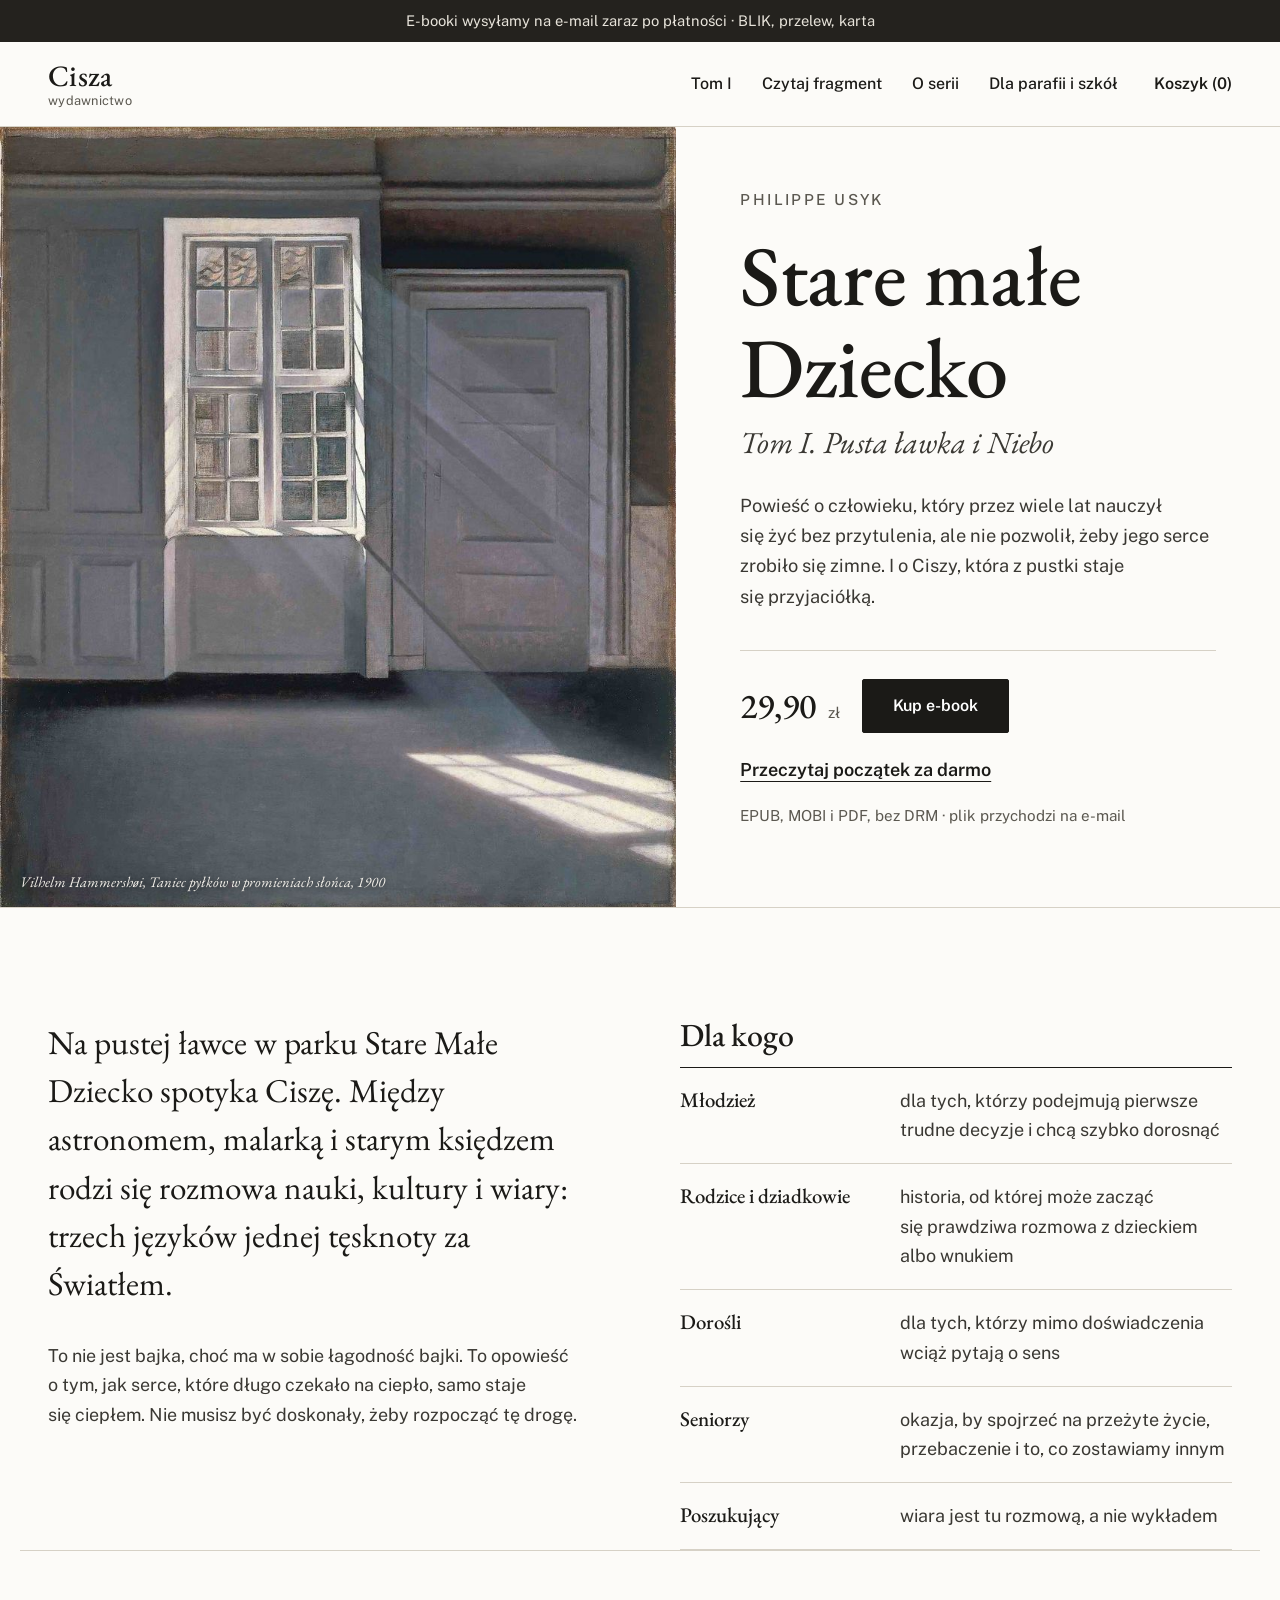
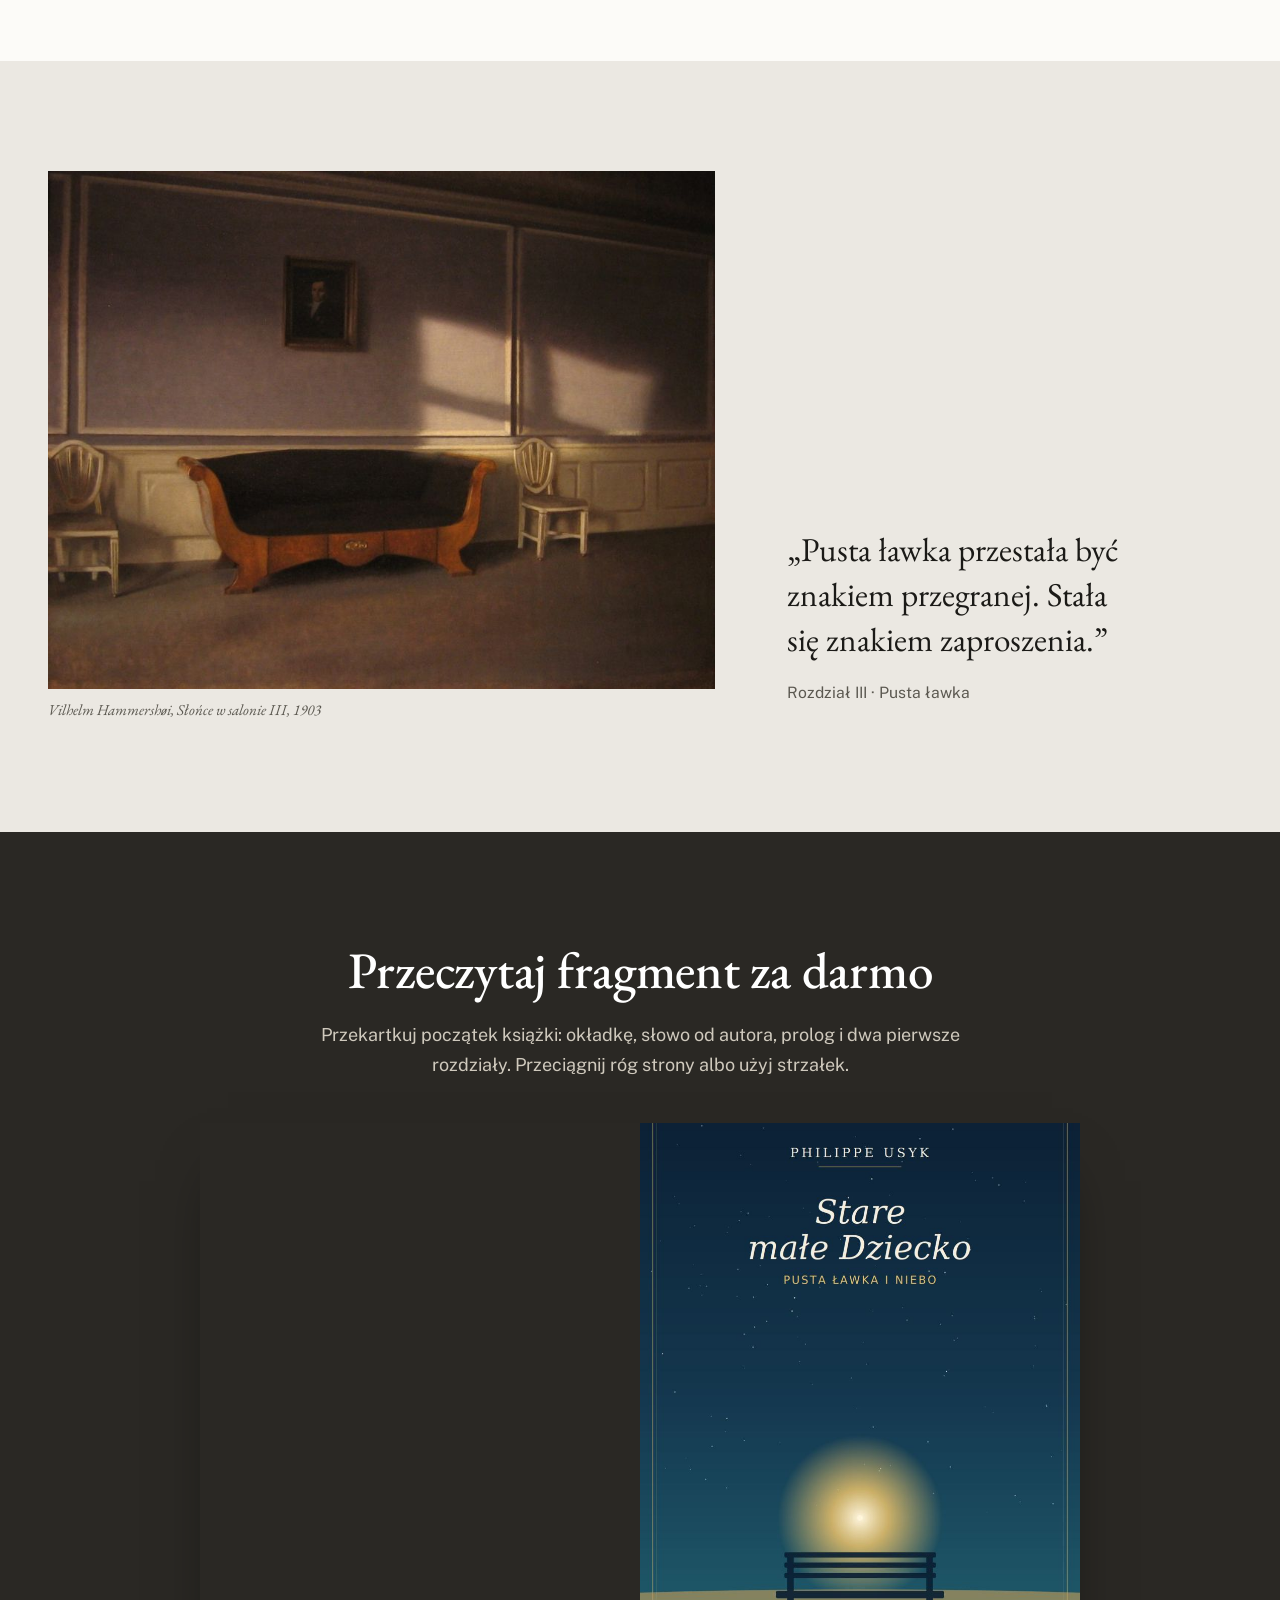
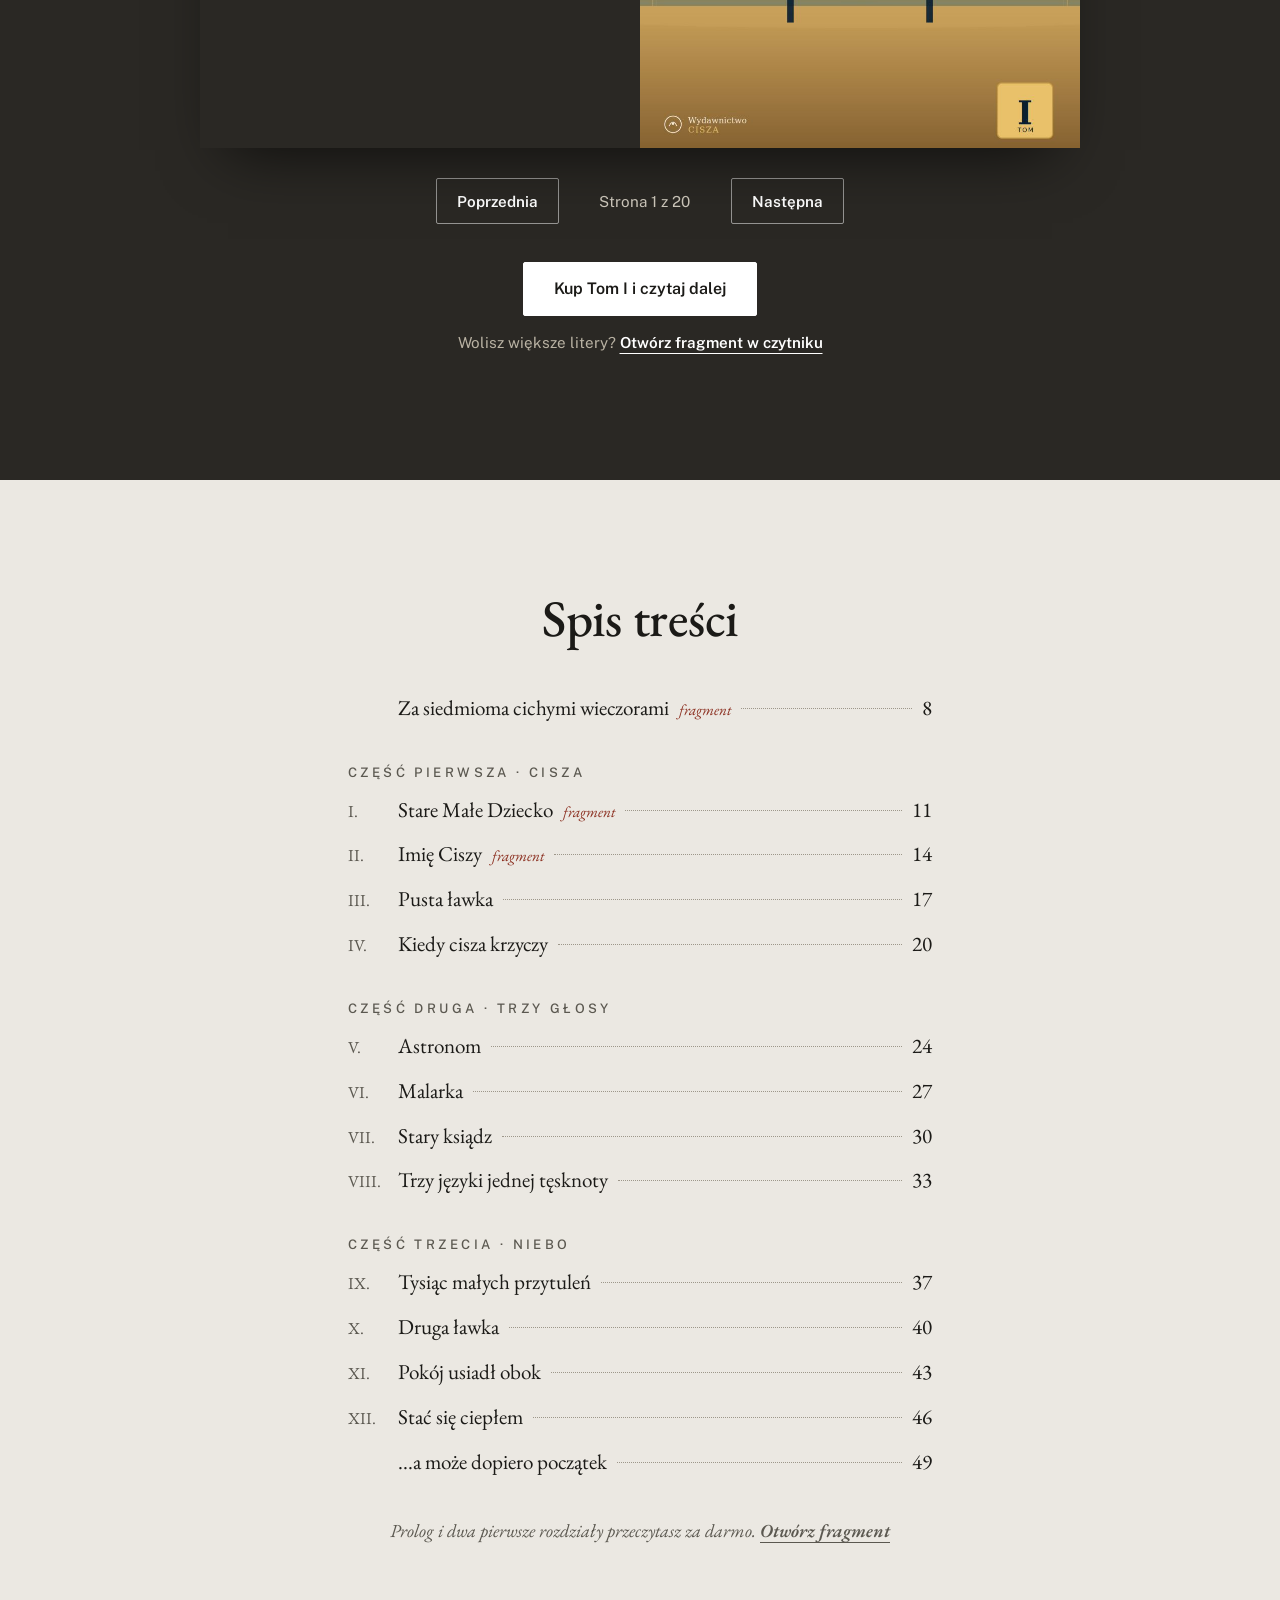
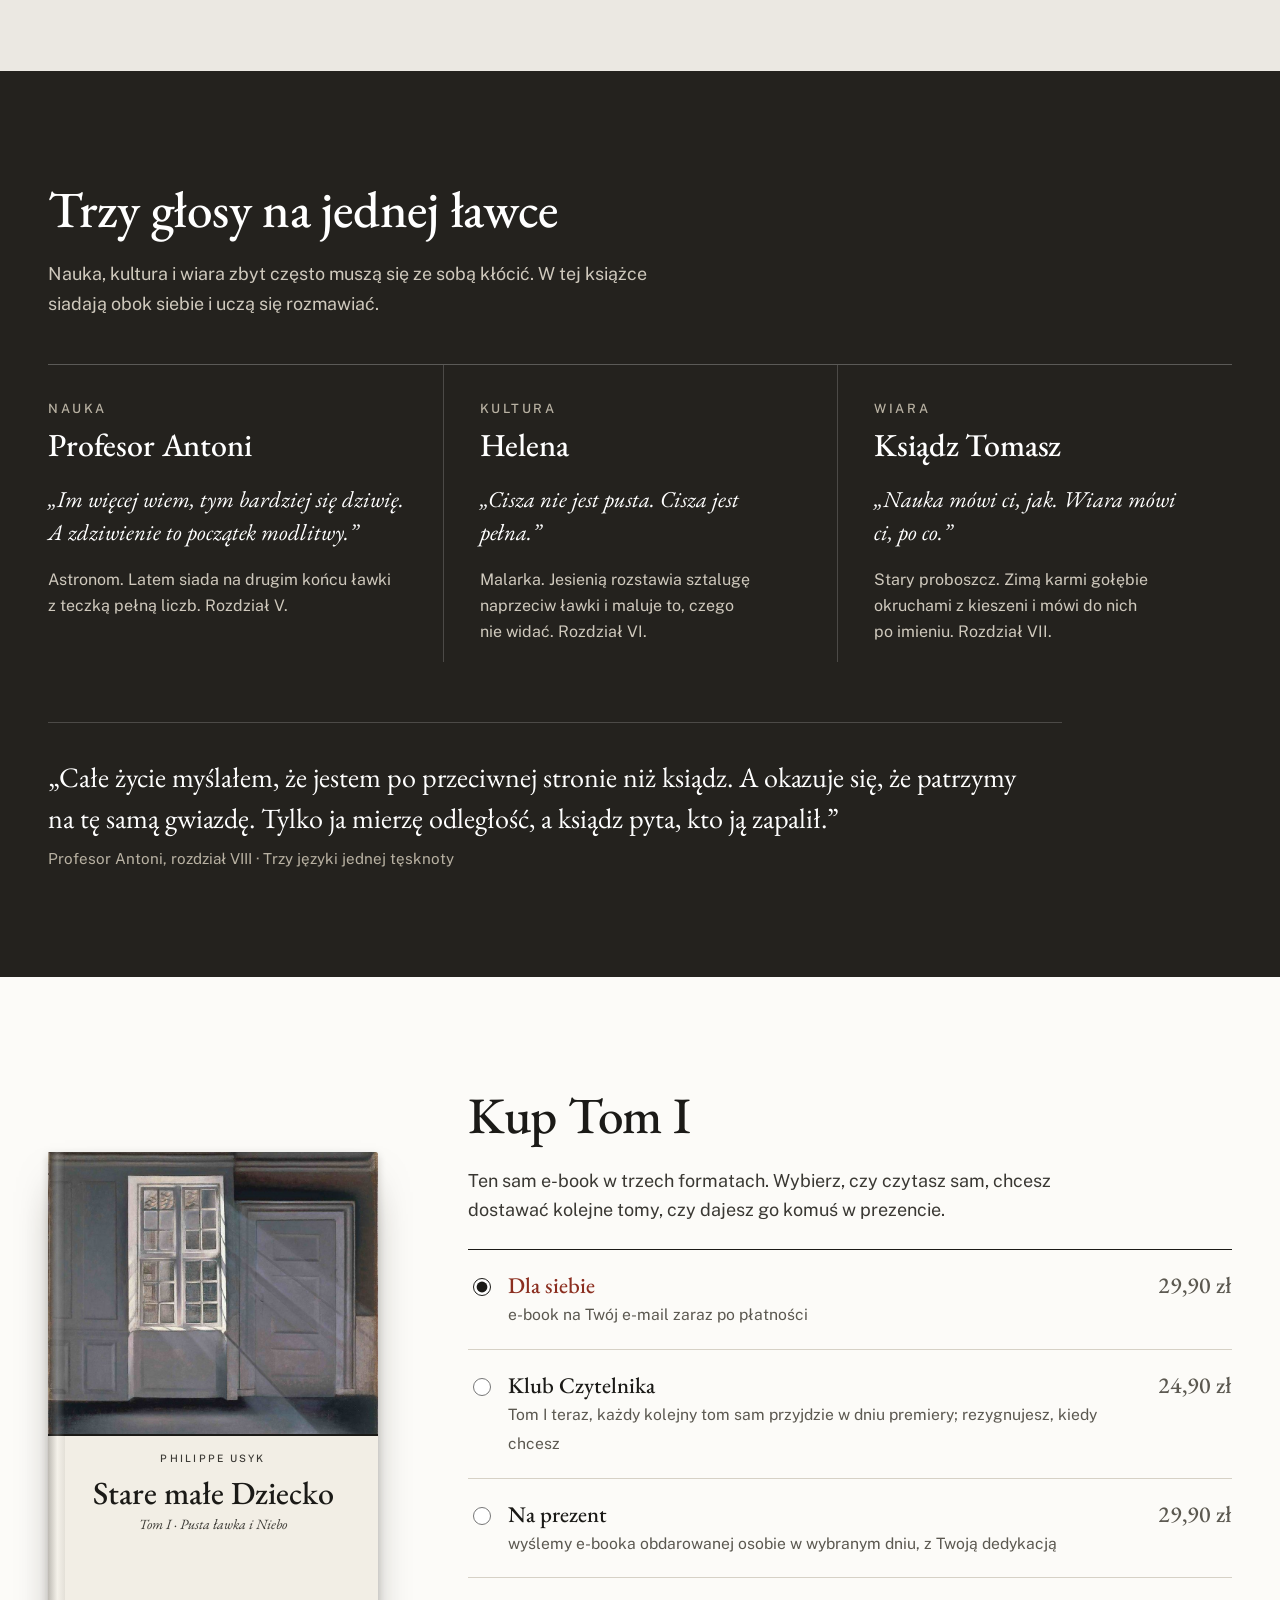
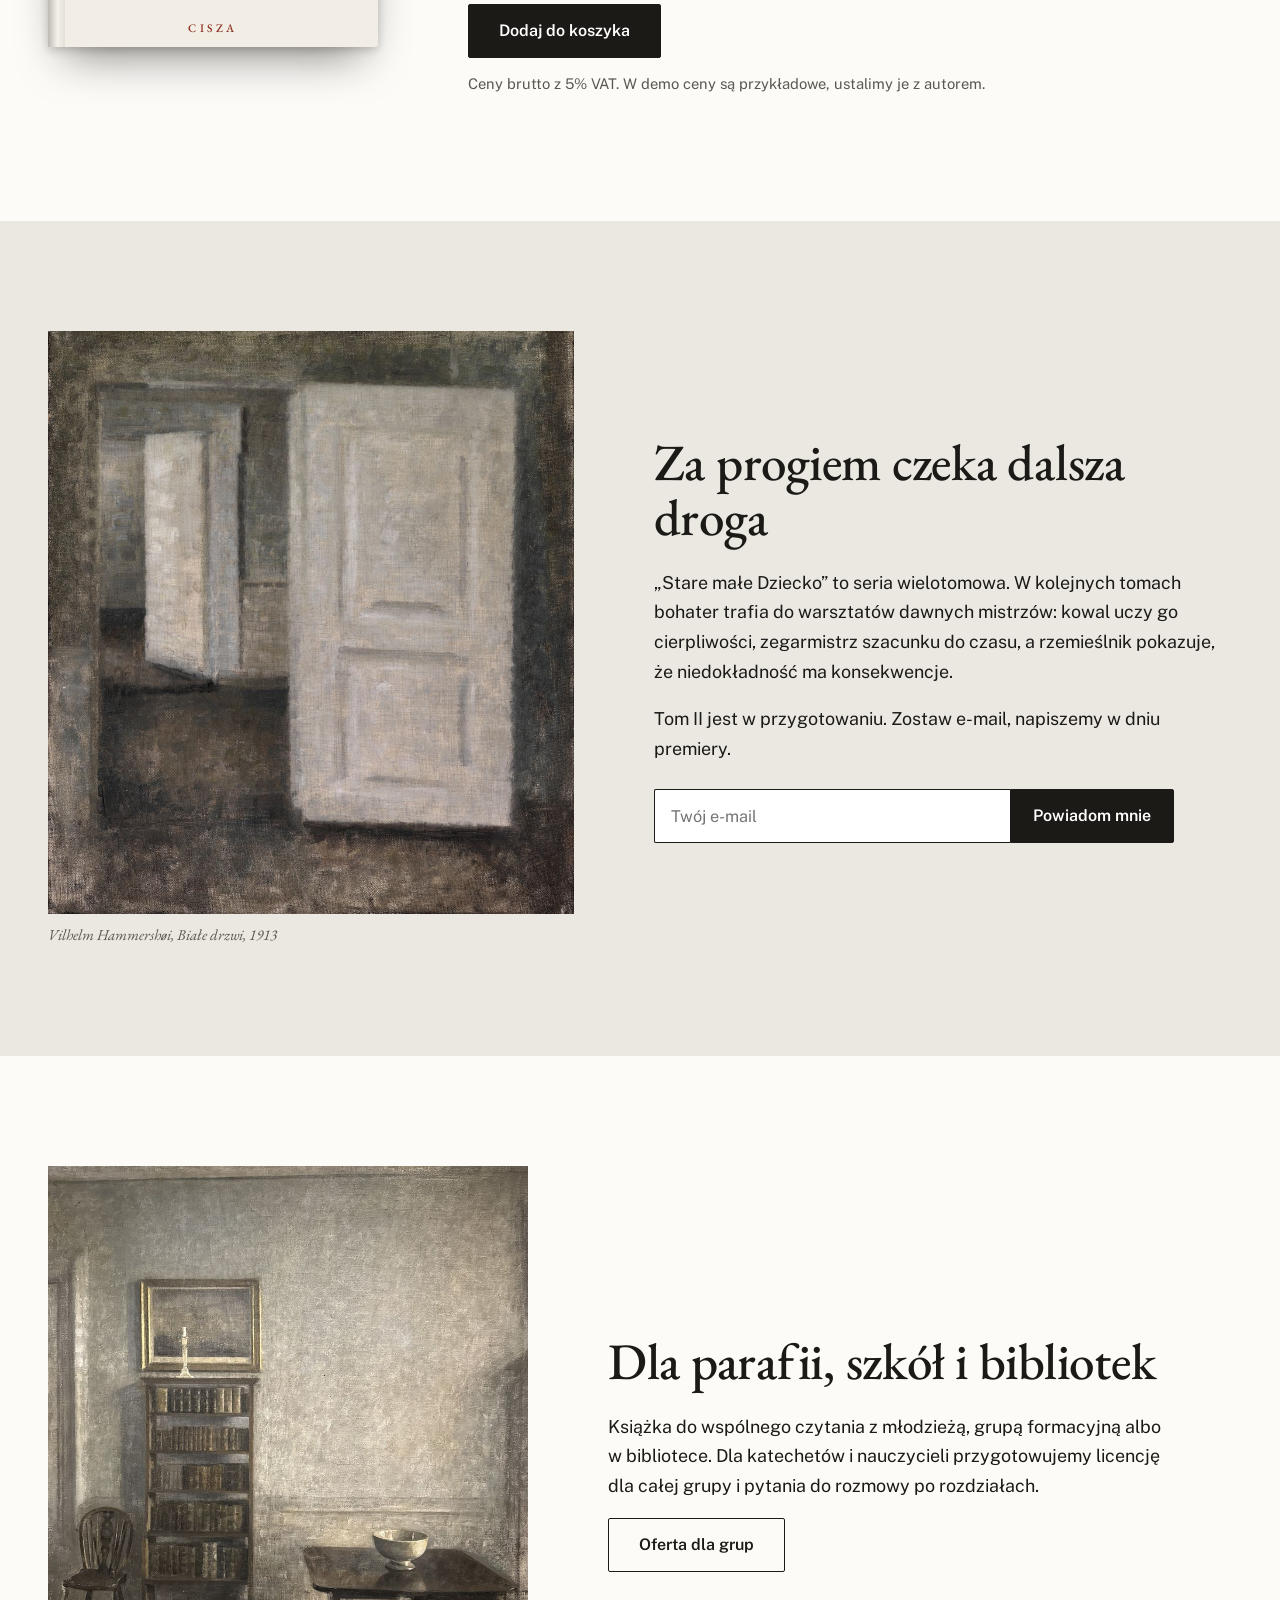
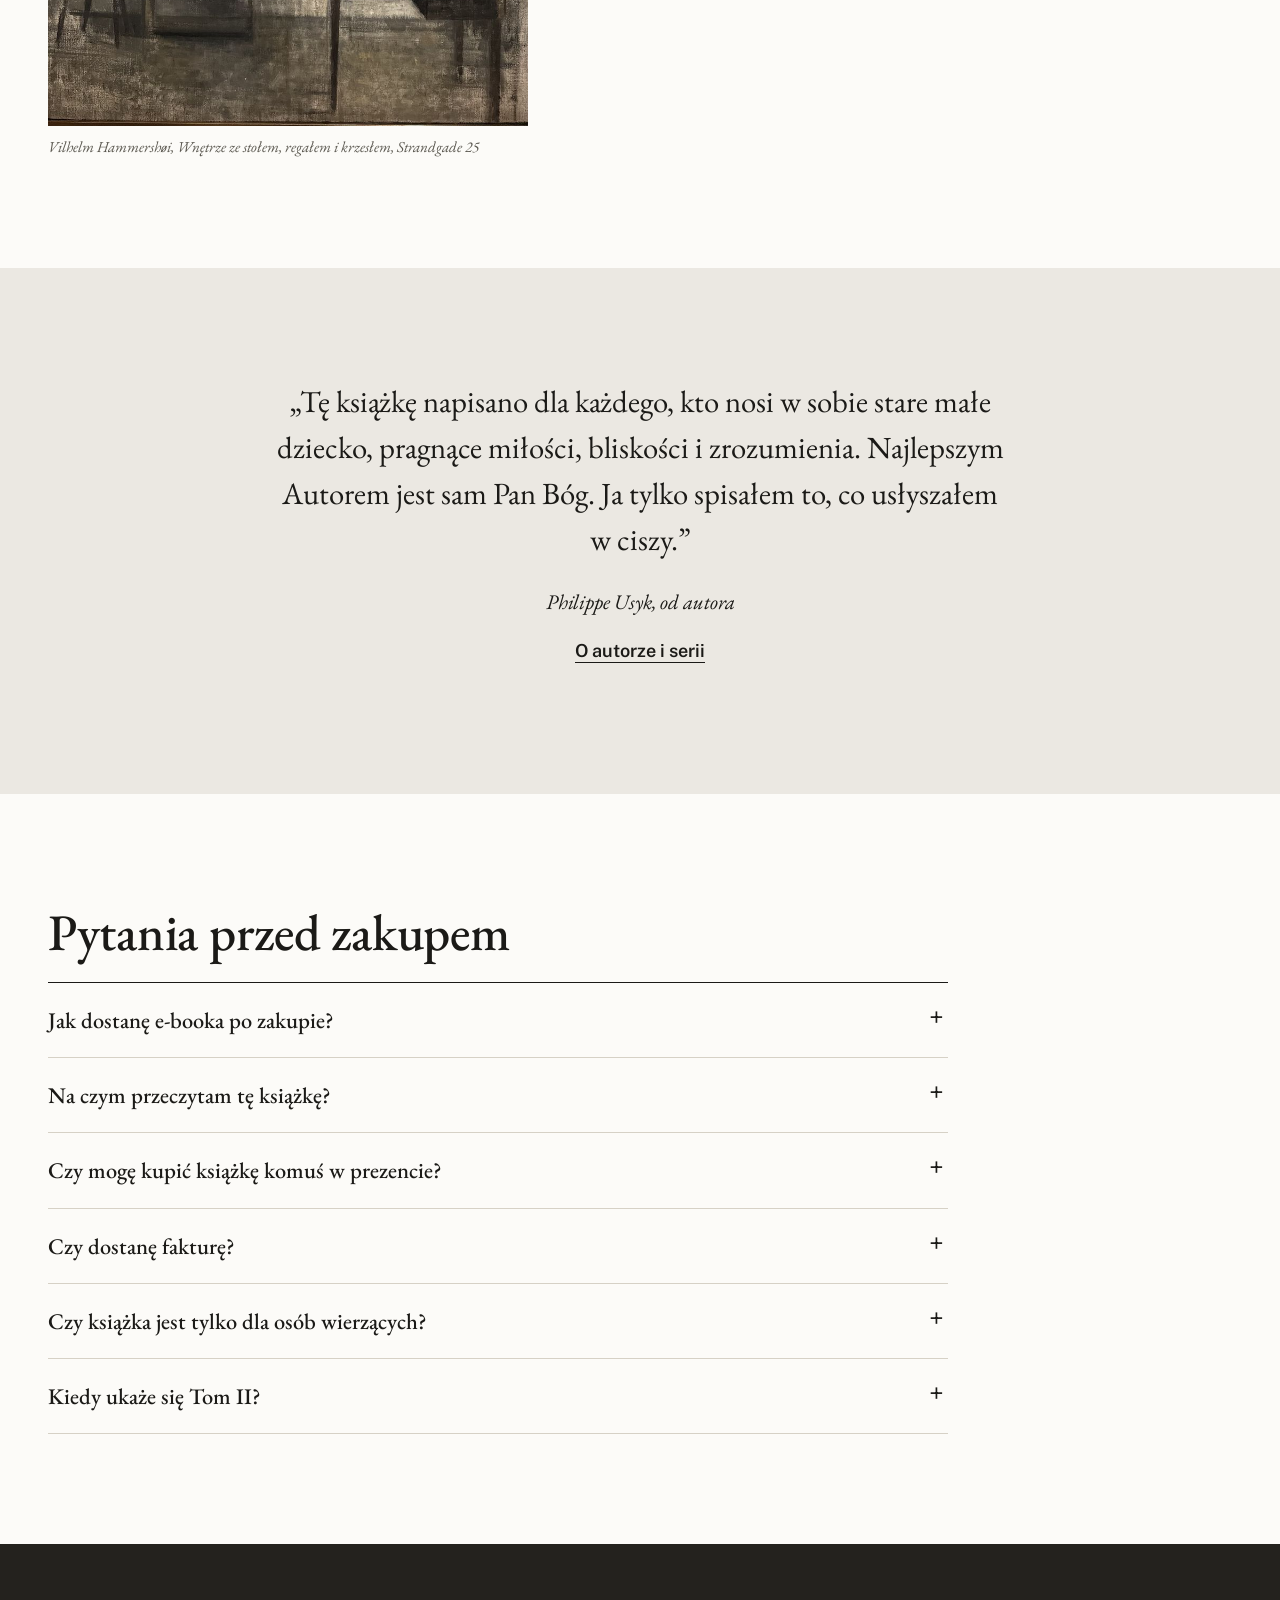
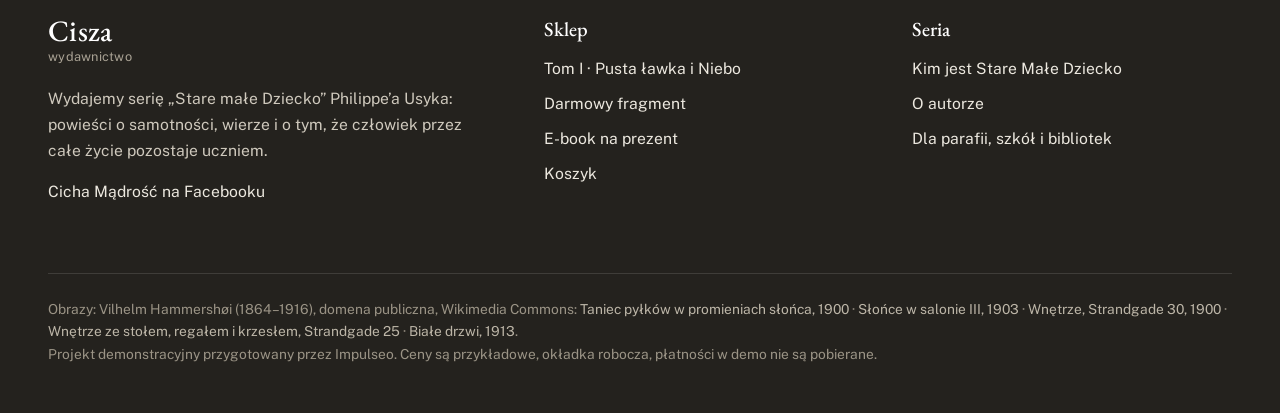
==== commit 3d6e9d9c: "Flipbook z kartkowaniem stron (StPageFlip) w sekcji fragmentu Co-Authored-By: Claude Opus 5.5 (1M co" ====
--- a/index.html
+++ b/index.html
@@ -66,13 +66,19 @@
   </div>
 </div></section>
 
-<section class="sec" id="fragment"><div class="wrap">
-  <div class="spread">
-    <div class="pg open"><div class="run">Stare małe Dziecko · Tom&nbsp;I</div><p class="lbl">PROLOG</p><h3>Za siedmioma cichymi wieczorami</h3><div class="orn">⁂</div><p class="t f">Za siedmioma cichymi wieczorami i&nbsp;za wieloma nieprzespanymi nocami mieszkało sobie Stare Małe Dziecko.</p><p class="t">Nikt nie&nbsp;wiedział, ile ma lat, bo ono samo już dawno przestało liczyć. Liczenie dni jest zajęciem dla tych, którzy czekają na&nbsp;coś konkretnego: na&nbsp;list, na&nbsp;powrót, na&nbsp;słowo. Stare Małe Dziecko nauczyło się&nbsp;czegoś innego, że&nbsp;kiedy człowiek przestaje liczyć dni, zaczyna bardziej zauważać chwile.</p><div class="no">8</div></div>
-    <div class="pg"><div class="run">Prolog</div><p class="t">Wiedziało tylko jedno: że&nbsp;od&nbsp;bardzo dawna nosi w&nbsp;kieszeni małe pragnienie. Tak małe, że&nbsp;można by je pomylić z&nbsp;okruszkiem, a&nbsp;tak wielkie, że&nbsp;zajmowało całe serce. Pragnienie było proste. Żeby ktoś kiedyś objął je zwyczajnie i&nbsp;powiedział: „Dobrze, że&nbsp;jesteś.”</p><p class="t">Nie mówiło o&nbsp;tym głośno. Uśmiechało się, rozmawiało z&nbsp;ludźmi, oglądało telewizję, i&nbsp;czasem widziało tam ludzi, którzy przytulali się&nbsp;bez pośpiechu, jakby mieli czasu na&nbsp;zawsze. Wtedy w&nbsp;oczach pojawiały się&nbsp;łzy i&nbsp;pytało samo siebie: „Co oni tam czują?”</p><p class="t">Ta książka jest o&nbsp;tym pytaniu. I&nbsp;o&nbsp;odpowiedzi, która nie&nbsp;przyszła od&nbsp;razu, nie&nbsp;przyszła łatwo i&nbsp;nie&nbsp;przyszła stamtąd, skąd Stare Małe Dziecko jej wyglądało.</p><div class="no">9</div></div>
-  </div>
-  <div class="spread-cta"><a class="btn" href="czytaj/">Czytaj dalej za darmo</a><p>Prolog i&nbsp;dwa pierwsze rozdziały, w&nbsp;przeglądarce, bez zakładania konta.</p></div>
+<section class="sec flip-sec" id="fragment"><div class="wrap">
+  <h2>Przeczytaj fragment za darmo</h2>
+  <p class="sub">Przekartkuj początek książki: okładkę, słowo od&nbsp;autora, prolog i&nbsp;dwa pierwsze rozdziały. Przeciągnij róg strony albo użyj strzałek.</p>
+  <div class="flip-stage"><div id="flipbook">
+    <div class="fpage" data-density="hard"><img src="img/strony/s01.jpg" alt="Okładka Tomu I"></div>
+    <div class="fpage"><img src="img/strony/s02.jpg" alt="Strona 2 książki"></div><div class="fpage"><img src="img/strony/s04.jpg" alt="Strona 4 książki"></div><div class="fpage"><img src="img/strony/s05.jpg" alt="Strona 5 książki"></div><div class="fpage"><img src="img/strony/s06.jpg" alt="Strona 6 książki"></div><div class="fpage"><img src="img/strony/s07.jpg" alt="Strona 7 książki"></div><div class="fpage"><img src="img/strony/s08.jpg" alt="Strona 8 książki"></div><div class="fpage"><img src="img/strony/s09.jpg" alt="Strona 9 książki"></div><div class="fpage"><img src="img/strony/s10.jpg" alt="Strona 10 książki"></div><div class="fpage"><img src="img/strony/s11.jpg" alt="Strona 11 książki"></div><div class="fpage"><img src="img/strony/s12.jpg" alt="Strona 12 książki"></div><div class="fpage"><img src="img/strony/s13.jpg" alt="Strona 13 książki"></div><div class="fpage"><img src="img/strony/s14.jpg" alt="Strona 14 książki"></div><div class="fpage"><img src="img/strony/s15.jpg" alt="Strona 15 książki"></div><div class="fpage"><img src="img/strony/s16.jpg" alt="Strona 16 książki"></div><div class="fpage"><img src="img/strony/s17.jpg" alt="Strona 17 książki"></div><div class="fpage"><img src="img/strony/s18.jpg" alt="Strona 18 książki"></div><div class="fpage"><img src="img/strony/s19.jpg" alt="Strona 19 książki"></div>
+    <div class="fpage blank"></div>
+    <div class="fpage end" data-density="hard"><h3>Tu kończy się&nbsp;fragment</h3><p>Dalej czeka pusta ławka, astronom, malarka i&nbsp;stary ksiądz.</p><a class="btn light" href="tom-1/">Kup Tom&nbsp;I&nbsp;· 29,90 zł</a></div>
+  </div></div>
+  <div class="flip-ctrl"><button id="flip-prev" type="button">Poprzednia</button><span id="flip-count"></span><button id="flip-next" type="button">Następna</button></div>
+  <div class="flip-cta"><a class="btn" href="tom-1/">Kup Tom&nbsp;I&nbsp;i&nbsp;czytaj dalej</a><p>Wolisz większe litery? <a class="txt-link" href="czytaj/">Otwórz fragment w&nbsp;czytniku</a></p></div>
 </div></section>
+<script src="assets/page-flip.browser.js" defer></script><script src="assets/flip.js" defer></script>
 
 <section class="sec wall"><div class="contents"><h2>Spis treści</h2><div class="row"><span class="r"></span><span><a href="czytaj/#prolog">Za siedmioma cichymi wieczorami</a></span> <em>fragment</em><span class="dots"></span><span>8</span></div><p class="part">Część pierwsza · Cisza</p><div class="row"><span class="r">I.</span><span><a href="czytaj/#rozdzial-i">Stare Małe Dziecko</a></span> <em>fragment</em><span class="dots"></span><span>11</span></div><div class="row"><span class="r">II.</span><span><a href="czytaj/#rozdzial-ii">Imię Ciszy</a></span> <em>fragment</em><span class="dots"></span><span>14</span></div><div class="row"><span class="r">III.</span><span>Pusta ławka</span><span class="dots"></span><span>17</span></div><div class="row"><span class="r">IV.</span><span>Kiedy cisza krzyczy</span><span class="dots"></span><span>20</span></div><p class="part">Część druga · Trzy głosy</p><div class="row"><span class="r">V.</span><span>Astronom</span><span class="dots"></span><span>24</span></div><div class="row"><span class="r">VI.</span><span>Malarka</span><span class="dots"></span><span>27</span></div><div class="row"><span class="r">VII.</span><span>Stary ksiądz</span><span class="dots"></span><span>30</span></div><div class="row"><span class="r">VIII.</span><span>Trzy języki jednej tęsknoty</span><span class="dots"></span><span>33</span></div><p class="part">Część trzecia · Niebo</p><div class="row"><span class="r">IX.</span><span>Tysiąc małych przytuleń</span><span class="dots"></span><span>37</span></div><div class="row"><span class="r">X.</span><span>Druga ławka</span><span class="dots"></span><span>40</span></div><div class="row"><span class="r">XI.</span><span>Pokój usiadł obok</span><span class="dots"></span><span>43</span></div><div class="row"><span class="r">XII.</span><span>Stać się&nbsp;ciepłem</span><span class="dots"></span><span>46</span></div><div class="row"><span class="r"></span><span>...a może dopiero początek</span><span class="dots"></span><span>49</span></div><p class="note">Prolog i&nbsp;dwa pierwsze rozdziały przeczytasz za darmo. <a class="txt-link" href="czytaj/">Otwórz fragment</a></p></div></section>
 
--- a/assets/styles.css
+++ b/assets/styles.css
@@ -327,3 +327,28 @@
 .pg.open p.t{text-align:left}
 .contents{padding:0 28px}
 .line .thumb{width:70px;height:auto;box-shadow:0 8px 16px -8px rgba(25,22,16,.5)}
+
+/* flipbook */
+.flip-sec{background:#2a2824;color:#ece8df}
+.flip-sec h2{color:#fff;text-align:center}
+.flip-sec .sub{text-align:center;color:#cfc9bd;max-width:36em;margin:0 auto 44px}
+.flip-stage{max-width:1240px;margin:0 auto}
+#flipbook{margin:0 auto}
+.fpage{background:#fff;overflow:hidden}
+.fpage img{width:100%;height:100%;object-fit:cover;display:block}
+.fpage.end{background:#24221e;color:#ece8df;display:flex;flex-direction:column;align-items:center;justify-content:center;text-align:center;padding:12%}
+.fpage.end h3{color:#fff;font-size:1.9rem}
+.fpage.end p{color:#cfc9bd;font-size:1rem}
+.fpage.blank{background:#f7f5f0}
+.flip-ctrl{display:flex;align-items:center;justify-content:center;gap:18px;margin-top:30px}
+.flip-ctrl button{background:transparent;border:1.5px solid rgba(255,255,255,.5);color:#fff;min-height:46px;padding:0 20px;font:600 .95rem var(--sans);cursor:pointer;border-radius:2px}
+.flip-ctrl button:hover{border-color:#fff;background:rgba(255,255,255,.08)}
+#flip-count{min-width:9em;text-align:center;color:#cfc9bd;font-size:.95rem}
+.flip-cta{text-align:center;margin-top:38px}
+.flip-cta .btn{background:#fff;color:var(--ink);border-color:#fff}
+.flip-cta .btn:hover{background:var(--red);border-color:var(--red);color:#fff}
+.flip-cta p{color:#b9b2a3;font-size:.95rem;margin-top:14px}
+.flip-cta a.txt-link{color:#fff}
+.flip-stage{max-width:900px}
+#flipbook{box-shadow:0 30px 60px -28px rgba(0,0,0,.7)}
+@media (max-width:560px){.flip-ctrl{gap:8px}.flip-ctrl button{padding:0 14px}#flip-count{min-width:0;font-size:.88rem}.flip-stage{padding:0 4px}}
